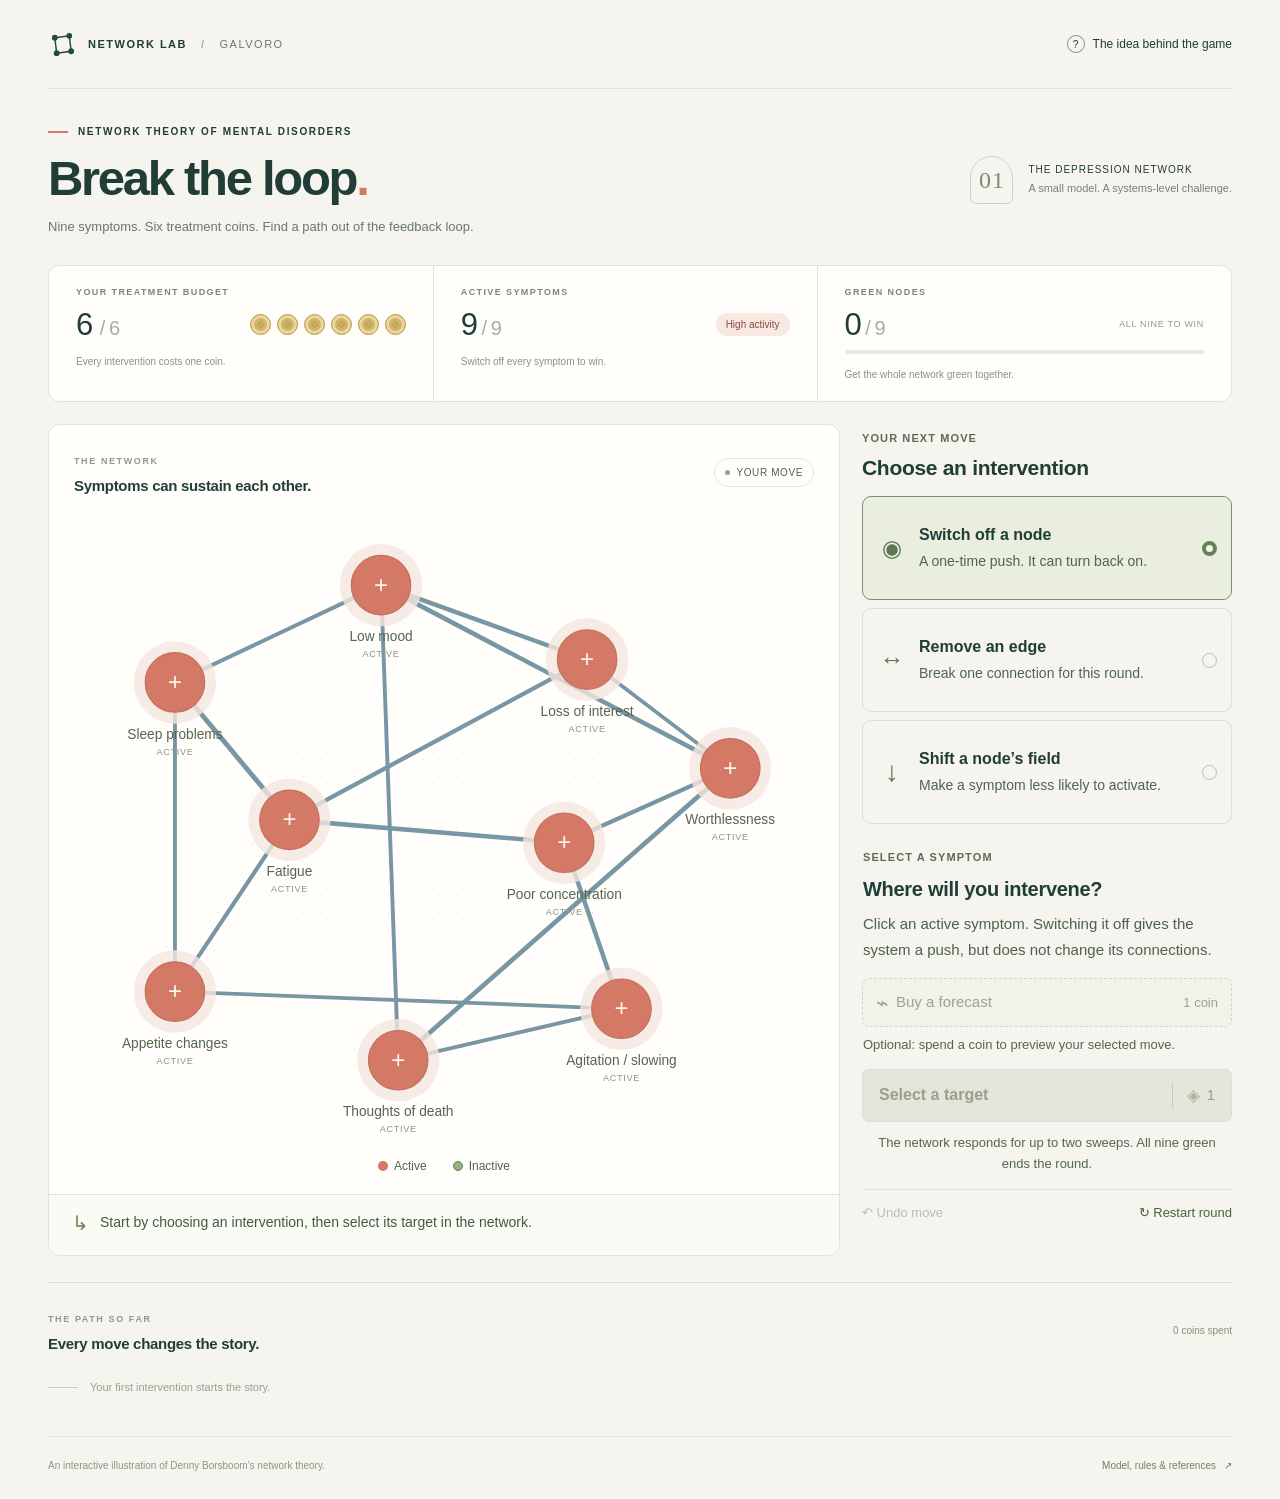
==== index.html @ 4a1f62f2 "Publish Break the Loop network intervention game" ====
<!doctype html>
<html lang="en">
<head>
  <meta charset="utf-8">
  <meta name="viewport" content="width=device-width, initial-scale=1">
  <meta name="theme-color" content="#f5f4ee">
  <meta name="description" content="A small strategy game about symptom feedback, depression networks, and three ways to intervene.">
  <title>Break the Loop · A network theory game</title>
  <link rel="icon" href="[data-uri]" type="image/svg+xml">
  <style>
:root{--paper:#f5f4ee;--white:#fffefa;--ink:#203d36;--muted:#76807a;--line:#e1e3d9;--green:#214b3d;--mint:#d8e5c8;--mint-ink:#4b6650;--coral:#d47966;--coral-ink:#8c4a3d;--sand:#ece9de;--font:ui-sans-serif,-apple-system,BlinkMacSystemFont,"Segoe UI",sans-serif}
*{box-sizing:border-box}body{margin:0;background:var(--paper);color:var(--ink);font-family:var(--font);font-size:14px;line-height:1.5}button,a{-webkit-tap-highlight-color:transparent}button{font:inherit;cursor:pointer}button:disabled{cursor:default}button:focus-visible,a:focus-visible,summary:focus-visible,[tabindex]:focus-visible{outline:3px solid #ba942f;outline-offset:5px}button{touch-action:manipulation}a{color:inherit}.app-shell{max-width:1336px;margin:0 auto;padding:0 48px}.topbar{height:89px;display:flex;align-items:center;justify-content:space-between;border-bottom:1px solid var(--line);gap:20px}.wordmark{display:flex;gap:11px;align-items:center;text-decoration:none;font-size:11px;letter-spacing:1.5px;font-weight:750}.wordmark svg{width:29px;height:29px;fill:var(--green)}.wordmark svg path{fill:none;stroke:var(--green);stroke-width:1.5}.wordmark-divider{margin:0 14px;color:#a1aaa2}.wordmark-light{font-weight:450;color:#6a7770}.text-button{border:0;background:none;color:var(--ink);padding:4px 0;font-size:12px;display:inline-flex;align-items:center;justify-content:center;gap:8px}.text-button:hover{color:#548060}.text-button:disabled{opacity:.35}.question-icon{border:1px solid #86928a;display:inline-grid;place-items:center;border-radius:50%;width:18px;height:18px;font-size:10px}.intro{display:flex;justify-content:space-between;align-items:center;gap:24px;padding:35px 0 29px}.eyebrow,.section-kicker,.metric-label{font-size:10px;letter-spacing:1.65px;font-weight:650}.eyebrow{display:flex;align-items:center;gap:10px}.tiny-line{display:inline-block;width:20px;height:2px;background:var(--coral)}h1{font-size:clamp(36px,4vw,49px);letter-spacing:-2.3px;line-height:1.16;font-weight:550;margin:11px 0 10px}h1>span{color:var(--coral)}.intro p{color:#69766f;margin:0;font-size:13px}.round-label{display:flex;gap:15px;align-items:center;font-size:10px;letter-spacing:1px;line-height:1.8}.round-label small{display:block;letter-spacing:0;color:var(--muted);font-size:11px}.round-marker{width:43px;height:48px;border:1px solid #ccd3c5;border-radius:24px 24px 7px 7px;display:grid;place-items:center;font-family:Georgia,serif;font-size:24px;color:#7a8b6e}.metrics{display:grid;grid-template-columns:1fr 1fr 1.08fr;background:var(--white);border:1px solid var(--line);border-radius:11px;margin-bottom:22px;overflow:hidden}.metric{padding:20px 27px 17px;position:relative}.metric+.metric{border-left:1px solid var(--line)}.metric-label{display:flex;gap:6px;align-items:center;color:#7c857b;font-size:9px;letter-spacing:1.4px}.metric-main{display:flex;align-items:center;justify-content:space-between;gap:12px;min-height:50px}.metric-main>span:first-child{font-size:31px;letter-spacing:-1px;font-weight:500}.metric-muted{color:#a8aea4;font-size:20px;font-weight:350}.metric-foot{font-size:10px;color:#8a9187}.coins{display:flex;gap:6px}.coin{width:21px;height:21px;border-radius:50%;background:#d0b465;border:1px solid #b69c57;position:relative;box-shadow:inset 0 0 0 3px #ead89f;transition:opacity .3s,transform .3s}.coin:after{content:"";position:absolute;inset:7px;border:1px solid #b69c57;transform:rotate(45deg)}.coin.spent{opacity:.18;box-shadow:none;transform:scale(.87)}.state-tag{font-size:10px;color:var(--coral-ink);background:#f7e8e1;border-radius:20px;padding:4px 10px;white-space:nowrap}.state-tag.low{color:var(--mint-ink);background:#e6edda}.percent{font-size:19px;padding-left:2px}.target-label{font-size:9px;color:#929a8d;letter-spacing:.7px}.outlook-track{height:4px;position:relative;background:#e7e8df;border-radius:4px;margin:0 0 9px}.outlook-track>#outlook-fill{display:block;height:100%;width:10%;border-radius:4px;background:#88a278;transition:width .45s}.target-tick{position:absolute;left:80%;height:10px;width:1px;background:#536e51;top:-3px}.info-button{background:none;border:1px solid #afb6aa;border-radius:50%;font-size:8px;line-height:12px;width:14px;height:14px;padding:0;color:#89947e;font-family:Georgia,serif}.play-layout{display:grid;grid-template-columns:minmax(0,1fr) 318px;gap:22px;align-items:start}.network-card{background:var(--white);border:1px solid var(--line);border-radius:12px;overflow:hidden}.panel-heading{padding:24px 25px 5px;display:flex;align-items:center;justify-content:space-between;gap:10px}.section-kicker{color:#90988c;font-size:9px;letter-spacing:1.6px}.panel-heading h2,.history-header h2{font-size:15px;letter-spacing:-.3px;font-weight:550;line-height:1.4;margin:5px 0 0}.live-badge{border:1px solid var(--line);border-radius:20px;padding:4px 9px;font-size:8px;letter-spacing:.6px;display:flex;align-items:center;gap:6px;white-space:nowrap;color:#82907d}.live-badge>span:first-child{width:5px;height:5px;background:#94a281;border-radius:50%}.network-stage{position:relative;margin:4px 0 0;background-image:radial-gradient(#dde1d4 .6px,transparent .6px);background-size:17px 17px;background-position:8px 8px}.network-stage:before{content:"";position:absolute;inset:0;pointer-events:none;background:radial-gradient(ellipse at center,transparent 35%,var(--white) 83%)}#network{display:block;width:100%;height:auto;position:relative;overflow:visible;min-height:260px}.graph-key{display:flex;justify-content:center;gap:22px;padding:0 16px 19px;font-size:9px;position:relative;color:#8d9589}.graph-key>span{display:flex;align-items:center;gap:6px}.key-dot{display:inline-block;width:8px;height:8px;border-radius:50%}.active-dot{background:var(--coral)}.inactive-dot{background:var(--mint);border:1px solid #9db08e}.key-line{display:inline-block;width:18px;height:3px;background:#c7c9b6;border-radius:2px}.edge-visible{stroke:#c8c6b4;stroke-linecap:round;transition:stroke .2s,opacity .2s;pointer-events:none}.edge-active{stroke:#b6aa96}.edge-hit{stroke:transparent;stroke-width:20;cursor:pointer;fill:none}.edge-hit:focus-visible{outline:none;stroke:#b8c7a5;stroke-opacity:.5}.edge-visible.edge-selected{stroke:var(--green);stroke-width:6!important}.edge-visible.edge-hover{stroke:#708867}.edge-visible.edge-removed{stroke-dasharray:4 8;stroke-width:1.2!important;stroke:#d0d5c7;opacity:.65}.network-node{cursor:pointer}.node-ring{fill:none;stroke:transparent;stroke-width:1.5;transition:stroke .2s}.network-node:hover .node-ring,.network-node:focus-visible .node-ring{stroke:#b0bda4}.network-node:focus-visible{outline:none}.network-node.selected .node-ring{stroke:var(--green);stroke-width:2;stroke-dasharray:3 4}.node-halo{fill:#f5e7e0;opacity:.8;transition:fill .35s}.node-body{fill:var(--coral);stroke:#c36f5e;stroke-width:1;transition:fill .35s,stroke .35s}.node-symbol{font-size:21px;fill:#fff6ed;font-weight:300;text-anchor:middle;dominant-baseline:central;pointer-events:none}.network-node.inactive .node-body{fill:#d8e4c9;stroke:#9eaf8b}.network-node.inactive .node-halo{fill:#edf1e5}.network-node.inactive .node-symbol{fill:#66835b}.node-label{font-family:var(--font);font-size:12px;font-weight:500;fill:#55654e;text-anchor:middle;pointer-events:none}.node-mini{fill:#8b9682;font-family:var(--font);font-size:8px;text-anchor:middle;letter-spacing:.6px;pointer-events:none}.field-marker{fill:var(--green);stroke:var(--white);stroke-width:2}.field-marker-text{font-size:9px;fill:var(--white);text-anchor:middle;dominant-baseline:central;pointer-events:none}.turn-message{border-top:1px solid var(--line);display:flex;gap:11px;align-items:flex-start;padding:16px 23px;min-height:61px;font-size:11px;line-height:1.6;background:#fafbf4;color:#7b8773}.message-icon{font-size:20px;line-height:1.2;color:#6d825c}.treatment-panel{padding:0 0 3px}.treatment-title{padding:3px 0 14px}.treatment-title h2{font-size:17px}.intervention-list{display:grid;gap:8px}.intervention{width:100%;display:flex;align-items:center;gap:12px;text-align:left;border:1px solid #dce0d2;border-radius:9px;padding:14px 12px;background:transparent;color:var(--ink);min-height:76px;transition:border-color .2s,background .2s}.intervention:hover{background:#eeeee3;border-color:#b3bfa5}.intervention.selected{background:#e9eedf;border-color:#7c9270}.intervention-icon{font-size:23px;font-weight:300;width:32px;flex-shrink:0;text-align:center;color:#839474}.edge-icon{font-size:25px}.field-icon{font-size:28px}.intervention-copy{display:flex;flex-direction:column;gap:4px}.intervention-copy>strong{font-size:12px;font-weight:600}.intervention-copy>span{font-size:10px;color:#839078;line-height:1.5}.choice-indicator{margin-left:auto;width:13px;height:13px;border:1px solid #b9c1ad;border-radius:50%;flex-shrink:0}.selected .choice-indicator{border:4px solid #638354;background:#f4f5eb}.target-box{padding:18px 1px 10px;min-height:151px}.target-box h3{font-size:15px;line-height:1.4;font-weight:550;letter-spacing:-.3px;margin:5px 0 6px}.target-box p{font-size:11px;color:#849079;line-height:1.7;margin:0}.target-detail{font-size:10px;color:#6c805e;border-top:1px dashed #d4dbcb;margin-top:9px;padding-top:7px}.primary-button{width:100%;background:var(--green);border:1px solid var(--green);border-radius:7px;color:#f5f5e9;padding:13px 16px;display:flex;justify-content:space-between;align-items:center;font-size:12px;font-weight:550;min-height:46px}.primary-button:hover:not(:disabled){background:#326047}.primary-button:disabled{background:#e3e6d9;color:#99a08f;border-color:#dbe0d2}.button-cost{border-left:1px solid #638068;padding-left:14px;font-size:12px;display:flex;align-items:center;gap:7px;font-weight:400}.button-cost>span{font-size:17px;color:#d4c987}.primary-button:disabled .button-cost{border-color:#c5ccbc}.primary-button:disabled .button-cost>span{color:#adb595}.timing-note{font-size:10px;text-align:center;color:#939c87;line-height:1.6;margin:10px 5px}.round-actions{display:flex;justify-content:space-between;gap:9px;padding-top:9px;border-top:1px solid var(--line);margin-top:14px}.round-actions .text-button{font-size:10px;color:#7d8b70}.history-panel{margin-top:26px;border-top:1px solid #dce0d1;padding:24px 0 10px}.history-header{display:flex;justify-content:space-between;gap:15px;align-items:center}.history-header h2{font-size:15px}.history-count{color:#859179;font-size:10px}.history-list{margin-top:17px}.history-empty{font-size:11px;color:#97a18c;display:flex;gap:12px;align-items:center;padding:8px 0 10px}.history-empty-line{width:30px;height:1px;background:#c6cfb8}.history-row{display:grid;grid-template-columns:25px 1fr auto auto;gap:14px;align-items:center;font-size:11px;line-height:1.5;padding:12px 0;border-top:1px solid #e1e5d8}.history-row:first-child{border:0}.history-number{font-size:10px;color:#8b967c;border:1px solid #d2d9c4;width:23px;height:23px;display:grid;place-items:center;border-radius:50%}.history-description strong{font-weight:550}.history-description small{display:block;font-size:10px;color:#8b967d;margin-top:2px}.history-activity{color:#819071;font-size:10px;white-space:nowrap}.history-outlook{font-variant-numeric:tabular-nums;font-size:13px;color:#5c7650;text-align:right;min-width:38px}.result{margin-top:17px;padding:16px;border:1px solid #b8c9a5;background:#e6edda;border-radius:8px;font-size:12px;line-height:1.6}.result h3{font-family:Georgia,serif;font-size:25px;line-height:1.2;font-weight:400;margin:0 0 9px}.result p{margin:0 0 12px;color:#6d805d;font-size:11px}.result .text-button{font-size:11px;text-decoration:underline;text-underline-offset:3px}.result.exhausted{background:#eeeade;border-color:#d9d3bf}.result.exhausted h3{font-size:22px}.result.exhausted p{color:#8a826d}footer{display:flex;justify-content:space-between;gap:16px;border-top:1px solid var(--line);margin-top:20px;padding:21px 0 26px;color:#8b9680;font-size:10px}footer p{margin:0}footer .text-button{font-size:10px;color:#6f825e;padding:0;white-space:nowrap}dialog{background:var(--white);border:1px solid #cfd7c4;border-radius:15px;padding:0;width:min(850px,calc(100% - 32px));max-height:88dvh;color:var(--ink);box-shadow:0 25px 100px #203d3630}dialog::backdrop{background:#152a2466;backdrop-filter:blur(4px)}.dialog-content{padding:30px 35px}.dialog-top{display:flex;justify-content:space-between;align-items:center;gap:12px}.close-button{border:1px solid #d1d9c6;width:31px;height:31px;border-radius:50%;background:none;color:#76896b;font-size:22px;font-weight:300;line-height:1}.dialog-content>h2{font-size:34px;line-height:1.15;letter-spacing:-1.3px;font-weight:500;margin:19px 0 15px}.dialog-lead{font-size:14px;line-height:1.8;color:#76816c}.learning-grid{display:grid;grid-template-columns:repeat(3,1fr);gap:23px;border-top:1px solid var(--line);border-bottom:1px solid var(--line);padding:24px 0;margin:24px 0}.lesson-number{font-family:Georgia,serif;font-size:25px;color:#91a179}.learning-grid h3,.rules-section h3,.references h3{font-size:14px;font-weight:550;margin:7px 0 10px}.learning-grid p,.rules-section p,.model-details p,.references p{font-size:12px;line-height:1.8;color:#79826e}.learning-grid p{margin:0}.rules-section p{margin:10px 0}.dialog-content details{border-top:1px solid var(--line);border-bottom:1px solid var(--line);padding:16px 0;margin:21px 0}.dialog-content summary{font-size:12px;cursor:pointer;font-weight:550}.formula{font-size:13px;font-family:ui-monospace,monospace;padding:12px;background:#eef1e5;border-radius:6px;overflow-wrap:anywhere}.references p{font-size:10px;margin:6px 0}.references{margin-bottom:25px}.dialog-content .primary-button{max-width:230px;margin-left:auto}.busy .live-badge>span:first-child{animation:pulse 1s ease-in-out infinite}.busy .network-stage{pointer-events:none}.busy .intervention-list{pointer-events:none;opacity:.7}.network-node.changed .node-halo{animation:ripple .65s ease-out}.network-node.intervened .node-ring{stroke:#345d46;stroke-width:3}.edge-mode .network-node{cursor:default}.edge-mode .network-node:hover .node-ring{stroke:transparent}.edge-mode .edge-visible:not(.edge-removed){stroke:#a6b193}.edge-mode .edge-visible.edge-selected{stroke:#345d46}@keyframes pulse{50%{opacity:.25}}@keyframes ripple{0%{transform:scale(.7);opacity:1}100%{transform:scale(1.5);opacity:0}}@media(prefers-reduced-motion:reduce){*,*:before,*:after{animation:none!important;transition:none!important;scroll-behavior:auto!important}}
.outlook-track>#recovery-fill{display:block;height:100%;width:0;border-radius:4px;background:#88a278;transition:width .45s}.forecast-area{margin-bottom:13px}.forecast-button{display:flex;align-items:center;justify-content:space-between;width:100%;padding:10px 12px;border:1px dashed #aebc9d;border-radius:7px;background:#f0f1e6;color:#637b52;font-size:11px}.forecast-button:hover:not(:disabled){background:#e5ecd9}.forecast-button:disabled{opacity:.5}.forecast-button>span:first-child{display:flex;align-items:center;gap:7px}.forecast-button>span:first-child>span{font-size:21px;line-height:1}.forecast-button>span:last-child{font-size:10px}.forecast-note{font-size:9px;color:#919c83;line-height:1.6;margin:6px 1px 0}.forecast-result{padding:12px;background:#edf1e3;border:1px solid #cfdcc0;border-radius:8px;margin-top:9px}.forecast-result .forecast-title{font-size:10px;font-weight:600;color:#70845e;margin:0 0 8px}.forecast-comparison{display:grid;grid-template-columns:1fr 1fr;gap:10px}.forecast-comparison div+div{border-left:1px solid #d3ddc4;padding-left:12px}.forecast-comparison strong{display:block;font-size:25px;font-weight:450;letter-spacing:-.8px}.forecast-comparison span{font-size:9px;color:#849272}.forecast-result p{font-size:9px;color:#81906e;line-height:1.6;margin:8px 0 0}.history-row{grid-template-columns:25px 1fr auto}.history-forecast{background:#e8eddc;padding:3px 7px;border-radius:4px;color:#72845e;font-size:10px;white-space:nowrap}
@media(min-width:1400px){.app-shell{max-width:1396px}.play-layout{grid-template-columns:minmax(0,1fr) 338px}h1{font-size:52px}.intro{padding-top:42px}.network-stage{max-height:600px}#network{max-height:554px}.intervention{padding:16px 14px;min-height:84px}.target-box{min-height:166px}}
@media(max-width:1050px){.app-shell{padding:0 26px}.play-layout{grid-template-columns:minmax(0,1fr) 280px;gap:17px}.round-label{display:none}.metric{padding:17px 20px}.coins{gap:4px}.coin{width:17px;height:17px}.coin:after{inset:5px}.metric-main>span:first-child{font-size:28px}.metric-muted{font-size:18px}.state-tag{font-size:9px;padding:4px 7px}.panel-heading{padding:20px 18px 5px}.panel-heading h2{font-size:13px}.live-badge{font-size:7px}.treatment-title{padding:3px 0 14px}.treatment-title h2{font-size:16px}.intervention{padding:12px 9px;gap:8px}.intervention-icon{width:25px}.intervention-copy>strong{font-size:11px}.intervention-copy>span{font-size:9px}.target-box{min-height:149px}.graph-key{gap:15px;font-size:8px}.node-label{font-size:12px}}
@media(max-width:760px){.app-shell{padding:0 20px}.topbar{height:70px}.wordmark-light,.wordmark-divider{display:none}.topbar .learn-trigger{font-size:0;gap:0}.topbar .question-icon{font-size:11px;width:24px;height:24px}.intro{padding:27px 0 22px}.intro .eyebrow{font-size:8px;letter-spacing:1.25px}.intro p{font-size:12px;max-width:330px;line-height:1.7}h1{font-size:42px;letter-spacing:-2px;margin:10px 0}.metrics{margin-bottom:16px;grid-template-columns:1fr 1fr}.metric{padding:15px 17px}.metric-label{font-size:8px;letter-spacing:1px}.metric-main{min-height:44px}.metric-main>span:first-child{font-size:27px}.metric-muted{font-size:17px}.coins{gap:3px}.coin{width:14px;height:14px}.coin:after{inset:4px}.metric-foot{font-size:9px}.outlook-metric{grid-column:1/-1;border-top:1px solid var(--line);border-left:0!important;display:grid;grid-template-columns:auto 1fr;gap:0 24px;padding-top:11px;padding-bottom:11px}.outlook-metric .metric-label{grid-column:1}.outlook-metric .metric-main{grid-column:2;grid-row:1/3;min-height:38px;justify-content:flex-end}.outlook-metric .metric-main>span:first-child{font-size:28px}.outlook-metric .metric-foot{grid-column:1;grid-row:2;align-self:end;font-size:8px}.outlook-track{grid-column:1/-1;grid-row:3;margin:10px 0 2px}.target-label{font-size:8px}.play-layout{display:flex;flex-direction:column;gap:22px}.network-card,.treatment-panel{width:100%}.panel-heading{padding:19px 18px 3px}.panel-heading h2{font-size:14px}.live-badge{font-size:7px}.network-stage{margin-top:7px}#network{min-height:0}.graph-key{gap:18px;padding-bottom:17px;font-size:8px}.turn-message{padding:13px 17px;font-size:10px;min-height:55px}.treatment-title{padding:0 0 13px}.treatment-title h2{font-size:17px}.intervention-list{grid-template-columns:repeat(3,minmax(0,1fr));gap:7px}.intervention{display:flex;flex-direction:column;align-items:flex-start;padding:12px 10px;gap:6px;min-height:119px;position:relative}.intervention-icon{font-size:22px;text-align:left;height:27px}.field-icon{font-size:27px}.choice-indicator{position:absolute;top:16px;right:11px;width:11px;height:11px}.selected .choice-indicator{border-width:3px}.intervention-copy>strong{font-size:10px;line-height:1.5}.intervention-copy>span{font-size:9px;line-height:1.6}.target-box{min-height:0;padding:17px 1px}.target-box h3{font-size:16px}.target-box p{font-size:11px}.target-detail{font-size:10px}.primary-button{padding:14px 16px;font-size:13px}.round-actions .text-button{font-size:11px}.timing-note{font-size:10px}.history-panel{margin-top:22px;padding-top:21px}.history-row{gap:9px;grid-template-columns:23px 1fr auto;font-size:10px}.history-activity{display:none}.history-description small{font-size:9px}.history-outlook{font-size:12px}.history-header h2{font-size:14px}footer{flex-direction:column;align-items:flex-start;gap:8px;font-size:9px;padding:17px 0 23px}.dialog-content{padding:22px}.dialog-content>h2{font-size:30px}.dialog-lead{font-size:12px}.learning-grid{grid-template-columns:1fr;gap:18px;padding:20px 0}.learning-grid section{position:relative;padding-left:38px}.lesson-number{position:absolute;left:0;top:0;font-size:24px}.learning-grid h3{margin-top:3px}.learning-grid p{font-size:11px}.rules-section p,.model-details p{font-size:11px}.formula{font-size:11px}.dialog-content .primary-button{max-width:none}}
.metric-main>span:first-child{white-space:nowrap;flex-shrink:0}
@media(max-width:760px){.budget .metric-main{flex-direction:column;align-items:flex-start;gap:6px;padding:6px 0 8px}.outlook-metric{display:block;padding:14px 17px 12px}.outlook-metric .metric-main{position:absolute;right:17px;top:7px;min-height:32px;gap:0}.outlook-metric .metric-main>span:first-child{line-height:1}.outlook-metric .target-label{display:none}.outlook-metric .metric-foot{display:block;padding-top:0;font-size:8px}.outlook-metric .outlook-track{margin:23px 0 8px}.node-label{font-size:20px}.node-mini{font-size:11px}.node-body{r:31px}.node-symbol{font-size:25px}}
@media(max-width:380px){.app-shell{padding:0 13px}.metric{padding:13px 12px}.coin{width:12px;height:12px}.coins{gap:2px}.coin:after{inset:3px}.metric-label{font-size:7px}.metric-foot{font-size:8px}.metric-main{gap:5px}.state-tag{font-size:8px;padding:3px 5px}.outlook-metric .metric-main{right:12px;gap:0}.intro .eyebrow{font-size:7px}.intervention-copy>strong{font-size:9px}.intervention-copy>span{font-size:8px}.intervention{padding:10px 8px}.graph-key{gap:11px}.panel-heading h2{font-size:12px}.wordmark{font-size:10px}}

/* Muted blue connections and a clearer inactive state. */
:root { --mint: #92b283; --mint-ink: #345c35; }
.edge-visible { stroke: #8ea9b4; }
.edge-visible.edge-active { stroke: #7896a3; }
.edge-visible.edge-hover { stroke: #4e7487; }
.edge-visible.edge-selected { stroke: #4e7487; }
.edge-visible.edge-removed { stroke: #b1c6cf; }
.edge-mode .edge-visible:not(.edge-removed) { stroke: #7f9eac; }
.edge-mode .edge-visible.edge-selected { stroke: #456d81; }
.network-node.inactive .node-body { fill: #92b283; stroke: #618454; }
.network-node.inactive .node-halo { fill: #e0ebd8; }
.network-node.inactive .node-symbol { fill: #244c31; }
.inactive-dot { background: #92b283; border-color: #618454; }
.graph-key { color: #52644e; font-size: 12px; gap: 26px; }
.key-dot { width: 10px; height: 10px; }

/* Show the player's action before showing the network's response. */
.action-wave {
  fill: none;
  stroke: #608b58;
  stroke-width: 3;
  transform-box: fill-box;
  transform-origin: center;
  animation: intervention-wave 1.15s ease-out infinite;
  pointer-events: none;
}
.node-intervention .node-body { animation: switch-off .6s ease-out; }
.node-intervention .node-ring,
.field-intervention .node-ring { stroke: #456d43; stroke-width: 2.5; stroke-dasharray: none; }
.field-intervention .action-wave { stroke: #5b8492; }
.reactivated .action-wave { stroke: #bb6a56; animation-iteration-count: 1; }
.action-callout { pointer-events: none; }
.action-callout rect { fill: #315e3e; stroke: var(--white); stroke-width: 2; }
.action-callout text {
  font: 600 12px var(--font);
  fill: #fffefa;
  text-anchor: middle;
  dominant-baseline: central;
  letter-spacing: .3px;
}
.reactivation-callout rect { fill: #a65d4b; }
.edge-removal {
  stroke: #587e91;
  stroke-linecap: round;
  stroke-dasharray: 12 7;
  pointer-events: none;
  animation: remove-connection 1.5s ease-out both;
}
.edge-cut circle { fill: #f6f8f6; stroke: #678c9d; stroke-width: 2; }
.edge-cut text {
  fill: #476f81;
  font-size: 27px;
  text-anchor: middle;
  dominant-baseline: central;
}
.edge-cut { pointer-events: none; animation: mark-connection .4s ease-out both; }
.turn-message { color: #405b42; font-size: 14px; line-height: 1.65; }
.message-title { display: block; font-weight: 650; color: #2e5036; margin-bottom: 3px; }
.message-detail { display: block; }
.live-badge { font-size: 10px; color: #4c674d; padding: 6px 10px; }
@keyframes intervention-wave {
  from { transform: scale(.92); opacity: .9; }
  to { transform: scale(1.5); opacity: 0; }
}
@keyframes switch-off {
  0% { transform: scale(1); }
  40% { transform: scale(.8); }
  75% { transform: scale(1.12); }
  100% { transform: scale(1); }
}
@keyframes remove-connection { from { stroke-dashoffset: 0; opacity: 1; } to { stroke-dashoffset: 45; opacity: 0; } }
@keyframes mark-connection { from { opacity: 0; } to { opacity: 1; } }

/* A readable treatment panel at ordinary desktop zoom. */
.play-layout { grid-template-columns: minmax(0, 1fr) 370px; }
.treatment-panel .section-kicker { font-size: 11px; color: #596c55; letter-spacing: 1.1px; }
.treatment-title h2 { font-size: 21px; }
.intervention { padding: 17px 14px; min-height: 104px; gap: 12px; }
.intervention-copy { gap: 5px; }
.intervention-copy > strong { font-size: 16px; line-height: 1.35; }
.intervention-copy > span { font-size: 14px; line-height: 1.55; color: #4f6450; }
.intervention-icon { color: #5c7852; width: 30px; }
.choice-indicator { width: 15px; height: 15px; }
.target-box { min-height: 0; padding: 22px 1px 16px; }
.target-box h3 { font-size: 20px; margin: 8px 0; }
.target-box p { font-size: 15px; line-height: 1.7; color: #4b624c; }
.target-detail { font-size: 13px; color: #456141; padding-top: 10px; }
.forecast-button { font-size: 15px; padding: 12px 13px; color: #385b38; }
.forecast-button > span:last-child { font-size: 13px; }
.forecast-note { font-size: 13px; line-height: 1.6; color: #53674e; margin-top: 8px; }
.forecast-result .forecast-title { font-size: 12px; color: #3c5b36; }
.forecast-comparison strong { font-size: 31px; }
.forecast-comparison span { font-size: 13px; color: #4a6243; }
.forecast-result p { font-size: 13px; line-height: 1.65; color: #4b6244; }
.primary-button { font-size: 16px; min-height: 51px; }
.button-cost { font-size: 15px; }
.timing-note { font-size: 13px; color: #53674d; line-height: 1.65; }
.round-actions .text-button { font-size: 13px; color: #48623e; }
.result p, .result .text-button { font-size: 14px; }
.result.exhausted p { color: #665b42; }
.dialog-lead { font-size: 16px; color: #4b604b; }
.learning-grid h3, .rules-section h3, .references h3 { font-size: 17px; }
.learning-grid p, .rules-section p, .model-details p { font-size: 15px; line-height: 1.8; color: #4c604a; }
.references p { font-size: 13px; color: #53664c; }
.dialog-content summary { font-size: 15px; }

@media (max-width: 1050px) and (min-width: 761px) {
  .play-layout { grid-template-columns: minmax(0, 1fr) 320px; }
  .intervention { padding: 14px 11px; gap: 9px; }
  .intervention-copy > strong { font-size: 15px; }
  .intervention-copy > span { font-size: 14px; }
  .panel-heading { flex-wrap: wrap; }
}
@media (max-width: 760px) {
  .intervention-list { grid-template-columns: 1fr; gap: 9px; }
  .intervention { flex-direction: row; align-items: center; min-height: 92px; padding: 15px 14px; }
  .intervention-copy { padding-right: 16px; }
  .intervention-copy > strong { font-size: 16px; }
  .intervention-copy > span { font-size: 14px; }
  .intervention-icon { height: auto; text-align: center; }
  .choice-indicator { position: static; width: 15px; height: 15px; }
  .selected .choice-indicator { border-width: 4px; }
  .target-box { padding-top: 20px; }
  .graph-key { font-size: 12px; }
  .turn-message { font-size: 13px; }
  .live-badge { font-size: 9px; }
  .panel-heading { flex-wrap: wrap; gap: 10px; }
  .action-callout text { font-size: 15px; }
  .action-callout rect { x: -89px; width: 178px; }
  .dialog-content .eyebrow { font-size: 10px; }
}

/* The prize arrives only when every node is green. */
.network-card { position: relative; scroll-margin-top: 16px; }
.network-card.won > .panel-heading { display: none; }
.victory-award {
  display: flex;
  align-items: center;
  gap: 19px;
  margin: 19px 23px 7px;
  padding: 18px 21px;
  border: 1px solid #b7cba2;
  border-radius: 11px;
  background: #edf2e3;
  position: relative;
  animation: award-arrive .8s cubic-bezier(.2, .8, .2, 1) both;
}
.victory-award[hidden] { display: none; }
.award-emblem {
  flex-shrink: 0;
  width: 86px;
  height: 86px;
  padding: 7px;
  border: 2px solid #c5a357;
  border-radius: 50%;
  background: linear-gradient(145deg, #fbf0c4, #ead28b);
  box-shadow: 0 0 0 5px #e3d9ac80, 0 5px 12px #52653415;
  position: relative;
  overflow: hidden;
  animation: trophy-arrive 1.15s cubic-bezier(.2, .8, .2, 1) both;
}
.award-emblem::after {
  content: '';
  position: absolute;
  inset: -30%;
  background: linear-gradient(115deg, transparent 38%, #ffffff9c 49%, transparent 60%);
  animation: trophy-shine 1.8s .5s ease-out both;
  pointer-events: none;
}
.award-emblem svg { width: 100%; height: 100%; display: block; }
.trophy-handles, .trophy-stem { fill: none; stroke: #97732e; stroke-width: 4; stroke-linecap: round; stroke-linejoin: round; }
.trophy-cup { fill: #ba933d; stroke: #97732e; stroke-width: 2; }
.trophy-star { fill: #fbefbc; }
.award-copy .section-kicker { color: #5b713c; font-size: 11px; letter-spacing: 1.4px; }
.award-copy h2 { margin: 4px 0; color: #294e35; font-size: 28px; font-weight: 550; letter-spacing: -.9px; line-height: 1.2; }
.award-copy p { font-size: 15px; color: #496140; margin: 5px 0; }
.award-score { display: block; color: #6f693c; font-size: 13px; }
.victory-confetti { position: absolute; inset: 0; overflow: hidden; pointer-events: none; z-index: 3; border-radius: inherit; }
.prize-confetti {
  position: absolute;
  left: 50%;
  top: 32%;
  width: 8px;
  height: 13px;
  border-radius: 2px;
  opacity: 0;
  animation: prize-burst 2.7s cubic-bezier(.15, .6, .45, 1) both;
}
.round-confetti { width: 9px; height: 9px; border-radius: 50%; }
.won .node-ring { stroke: #6e955c; stroke-dasharray: none; animation: winning-network 1.8s ease-out both; }
@keyframes award-arrive { from { opacity: 0; transform: translateY(14px); } to { opacity: 1; transform: translateY(0); } }
@keyframes trophy-arrive {
  0% { opacity: 0; transform: scale(.55) rotate(-18deg); }
  60% { opacity: 1; transform: scale(1.12) rotate(5deg); }
  100% { opacity: 1; transform: scale(1) rotate(0); }
}
@keyframes trophy-shine { from { transform: translateX(-100%); } to { transform: translateX(100%); } }
@keyframes prize-burst {
  0% { transform: translate(0, 0) rotate(0); opacity: 0; }
  12% { opacity: 1; }
  48% { transform: translate(var(--burst-x), var(--burst-y)) rotate(var(--spin)); opacity: 1; }
  100% { transform: translate(var(--fall-x), var(--fall-y)) rotate(var(--spin)); opacity: 0; }
}
@keyframes winning-network { 0% { stroke-width: 5; stroke-opacity: 1; } 100% { stroke-width: 1.5; stroke-opacity: .45; } }
@media (max-width: 760px) {
  .victory-award { margin: 16px 15px 8px; padding: 16px 14px; gap: 14px; }
  .award-emblem { width: 65px; height: 65px; padding: 4px; }
  .award-copy h2 { font-size: 24px; }
  .award-copy .section-kicker { font-size: 9px; }
  .award-copy p { font-size: 13px; }
  .award-score { font-size: 12px; }
}

</style>
</head>
<body>
  <div class="app-shell">
    <header class="topbar">
      <a class="wordmark" href="#page-title" aria-label="Break the Loop home"><svg viewBox="0 0 30 30" aria-hidden="true"><path d="M7 8 22 6 24 22 9 24Z"/><circle cx="7" cy="8" r="3"/><circle cx="22" cy="6" r="3"/><circle cx="24" cy="22" r="3"/><circle cx="9" cy="24" r="3"/></svg><span>NETWORK LAB<span class="wordmark-divider">/</span><span class="wordmark-light">GALVORO</span></span></a>
      <button class="text-button learn-trigger" type="button"><span class="question-icon" aria-hidden="true">?</span> The idea behind the game</button>
    </header>

    <main>
      <section class="intro" aria-labelledby="page-title">
        <div><div class="eyebrow"><span class="tiny-line"></span> NETWORK THEORY OF MENTAL DISORDERS</div><h1 id="page-title">Break the loop<span>.</span></h1><p>Nine symptoms. Six treatment coins. Find a path out of the feedback loop.</p></div>
        <div class="round-label"><span class="round-marker">01</span><span>THE DEPRESSION NETWORK<small>A small model. A systems-level challenge.</small></span></div>
      </section>

      <section class="metrics" aria-label="Round status">
        <div class="metric budget"><span class="metric-label">YOUR TREATMENT BUDGET</span><div class="metric-main"><span id="coin-count">6 <span class="metric-muted">/ 6</span></span><div id="coins" class="coins" aria-label="6 coins remaining"></div></div><span class="metric-foot">Every intervention costs one coin.</span></div>
        <div class="metric"><span class="metric-label">ACTIVE SYMPTOMS</span><div class="metric-main"><span id="active-count">9<span class="metric-muted"> / 9</span></span><span id="state-tag" class="state-tag">High activity</span></div><span class="metric-foot">Switch off every symptom to win.</span></div>
        <div class="metric outlook-metric"><span class="metric-label">GREEN NODES</span><div class="metric-main"><span id="recovery-count">0<span class="metric-muted"> / 9</span></span><span class="target-label">ALL NINE TO WIN</span></div><div class="outlook-track" role="progressbar" aria-label="Inactive green nodes" aria-valuemin="0" aria-valuemax="9" aria-valuenow="0"><span id="recovery-fill"></span></div><span class="metric-foot">Get the whole network green together.</span></div>
      </section>

      <div class="play-layout">
        <section class="network-card" aria-labelledby="network-heading">
          <div class="panel-heading"><div><span class="section-kicker">THE NETWORK</span><h2 id="network-heading">Symptoms can sustain each other.</h2></div><div class="live-badge"><span></span><span id="network-badge">YOUR MOVE</span></div></div>
          <div id="victory-award" class="victory-award" role="status" hidden>
            <div class="award-emblem" aria-hidden="true"><svg viewBox="0 0 80 80"><path class="trophy-handles" d="M24 23H15v9c0 11 8 15 17 15M56 23h9v9c0 11-8 15-17 15"/><path class="trophy-cup" d="M23 17h34v17c0 15-8 23-17 23S23 49 23 34Z"/><path class="trophy-stem" d="M40 56v10M27 67h26"/><path class="trophy-star" d="m40 25 3.5 7 7.7 1.1-5.6 5.5 1.3 7.6-6.9-3.6-6.9 3.6 1.3-7.6-5.6-5.5 7.7-1.1Z"/></svg></div>
            <div class="award-copy"><span class="section-kicker">LOOP BREAKER AWARD</span><h2>You broke the loop.</h2><p>All nine nodes are green.</p><span id="award-score" class="award-score"></span></div>
          </div>
          <div id="victory-confetti" class="victory-confetti" aria-hidden="true"></div>
          <div class="network-stage"><svg id="network" viewBox="60 25 690 570" role="group" aria-label="Interactive depression symptom network"></svg><div class="graph-key"><span><i class="key-dot active-dot"></i>Active</span><span><i class="key-dot inactive-dot"></i>Inactive</span></div></div>
          <div id="turn-message" class="turn-message" role="status" aria-live="polite"><span class="message-icon" aria-hidden="true">↳</span><span>Start by choosing an intervention, then select its target in the network.</span></div>
        </section>

        <aside class="treatment-panel" aria-labelledby="treatment-heading">
          <div class="panel-heading treatment-title"><div><span class="section-kicker">YOUR NEXT MOVE</span><h2 id="treatment-heading">Choose an intervention</h2></div></div>
          <div class="intervention-list" role="group" aria-label="Intervention type">
            <button class="intervention selected" type="button" data-type="node" aria-pressed="true"><span class="intervention-icon node-icon" aria-hidden="true">◉</span><span class="intervention-copy"><strong>Switch off a node</strong><span>A one-time push. It can turn back on.</span></span><span class="choice-indicator" aria-hidden="true"></span></button>
            <button class="intervention" type="button" data-type="edge" aria-pressed="false"><span class="intervention-icon edge-icon" aria-hidden="true">↔</span><span class="intervention-copy"><strong>Remove an edge</strong><span>Break one connection for this round.</span></span><span class="choice-indicator" aria-hidden="true"></span></button>
            <button class="intervention" type="button" data-type="field" aria-pressed="false"><span class="intervention-icon field-icon" aria-hidden="true">↓</span><span class="intervention-copy"><strong>Shift a node’s field</strong><span>Make a symptom less likely to activate.</span></span><span class="choice-indicator" aria-hidden="true"></span></button>
          </div>
          <div class="target-box" id="target-box"><span class="section-kicker" id="target-kicker">SELECT A SYMPTOM</span><h3 id="target-name">Where will you intervene?</h3><p id="target-description">Click a coral node in the network. Switching it off gives the system a push, but does not change its connections.</p><div id="target-detail" class="target-detail" hidden></div></div>
          <div class="forecast-area"><button id="buy-forecast" class="forecast-button" type="button" disabled><span><span aria-hidden="true">⌁</span> Buy a forecast</span><span>1 coin</span></button><p id="forecast-note" class="forecast-note">Optional: spend a coin to preview your selected move.</p><div id="forecast-result" class="forecast-result" hidden aria-live="polite"></div></div>
          <button id="apply" class="primary-button" type="button" disabled><span id="apply-label">Select a target</span><span class="button-cost"><span aria-hidden="true">◈</span> 1</span></button>
          <p class="timing-note">The network responds for up to two sweeps. All nine green ends the round.</p>
          <div class="round-actions"><button id="undo" class="text-button" type="button" disabled>↶ Undo move</button><button id="restart" class="text-button" type="button">↻ Restart round</button></div>
          <div id="result" class="result" role="status" hidden></div>
        </aside>
      </div>

      <section class="history-panel" aria-labelledby="history-heading"><div class="history-header"><div><span class="section-kicker">THE PATH SO FAR</span><h2 id="history-heading">Every move changes the story.</h2></div><span id="move-count" class="history-count">0 moves</span></div><div id="history" class="history-list"><div class="history-empty"><span class="history-empty-line"></span>Your first intervention starts the story.</div></div></section>

      <footer><p>An interactive illustration of Denny Borsboom’s network theory.</p><button class="text-button learn-trigger" type="button">Model, rules &amp; references <span aria-hidden="true">↗</span></button></footer>
    </main>
  </div>

  <dialog id="learn-dialog" aria-labelledby="learn-title"><div class="dialog-content"><div class="dialog-top"><span class="eyebrow">A SHORT FIELD GUIDE</span><button class="close-button" id="close-learn" type="button" aria-label="Close the learning guide">×</button></div><h2 id="learn-title">When symptoms form a system.</h2><p class="dialog-lead">A symptom can be both a consequence and a cause. Sleep problems can contribute to fatigue; fatigue can feed other difficulties. Strong feedback can keep a network active after its original trigger has gone.</p>
    <div class="learning-grid"><section><span class="lesson-number">01</span><h3>Change a state</h3><p>A node intervention sets one symptom to <strong>inactive once</strong>. Its field and connections stay the same. If its neighbours keep supplying activation, it can switch back on—even during the next sweep.</p></section><section><span class="lesson-number">02</span><h3>Change a connection</h3><p>An edge intervention sets one interaction weight to zero for the rest of the round. It removes that direct influence in both directions. Other paths through the network remain.</p></section><section><span class="lesson-number">03</span><h3>Change a disposition</h3><p>A field intervention lowers one node’s activation parameter by 1.5 for the rest of the round. It makes activation less likely, without forcing the symptom off. You can apply it more than once to a node.</p></section></div>
    <section class="rules-section"><h3>What counts as a win?</h3><p>Use at most six coins to get <strong>all nine nodes green at the same time</strong>. The game checks immediately after your intervention and after each response sweep. When all nine are inactive, the round ends and you earn the <strong>Loop Breaker award</strong>. One or two active symptoms still means there is work to do.</p><p>A sweep is nine random node-update opportunities; a node may be chosen more than once. Each treatment is followed by up to two sweeps, stopping as soon as the whole network is green. The green-node counter shows your current progress.</p><p><strong>A forecast is an optional tip that costs one coin.</strong> Select an intervention and its target, then buy a preview. It compares the exact chance of all nine nodes being green after six sweeps with and without that intervention. This is a fixed-horizon projection of the model, not the probability of winning at any earlier checkpoint. Buying a forecast does not apply treatment or advance the network. The forecast stays available for that selection until the next treatment; a changed network needs a new forecast. Forecasts count toward your six-coin budget and final score.</p><p>Symptoms are binary and their updates are stochastic: a good forecast is not a promise. Restart reuses the same random sequence, so you can compare strategies; undo also restores the random sequence and refunds the undone action. Forecast probabilities are calculated exactly, not estimated from repeated simulations.</p><p>The all-green goal is a game rule, not a clinical diagnostic or recovery criterion. The nine nodes group the nine depression symptom criteria; the weights and fields are illustrative, not fitted patient data or the original Cramer network.</p></section>
    <details><summary>The model, in a little more detail</summary><div class="model-details"><p>We use a 0/1-coded Ising model. For the selected node <em>i</em>, the probability of being active on its next update is:</p><div class="formula">pᵢ = 1 / [1 + exp(−(τᵢ + Σⱼ wᵢⱼ xⱼ))]</div><p>Lowering τᵢ reduces activation, matching the NIRA activation-parameter convention. Each update chooses one node uniformly at random. This single-site Gibbs rule has stationary probability:</p><div class="formula">P(x) ∝ exp(Σᵢ τᵢ xᵢ + Σᵢ&lt;ⱼ wᵢⱼ xᵢ xⱼ)</div><p>With nine binary nodes there are 512 states. We propagate probability across all states for 54 updates to calculate the six-sweep outlook exactly. A node intervention moves the current state only; an edge or field intervention changes the transition probabilities.</p><p>This is inspired by Cramer et al.’s dynamic framework, using asynchronous updates consistent with the joint Ising distribution rather than reproducing their synchronous update rule. The supplied Epskamp chapter uses −1/+1 coding in Equation 8; our parameters are defined directly in 0/1 coding and are not copied across conventions.</p></div></details>
    <section class="references"><h3>Ideas behind the game</h3><p>Borsboom (2017). <em>A network theory of mental disorders.</em> World Psychiatry, 16, 5–13. DOI: 10.1002/wps.20375.</p><p>Cramer et al. (2016). <em>Major Depression as a Complex Dynamic System.</em> PLOS ONE, 11, e0167490. DOI: 10.1371/journal.pone.0167490.</p><p>Epskamp, Maris, Waldorp &amp; Borsboom. <em>Network Psychometrics.</em> Supplied chapter, arXiv:1609.02818v2.</p><p>Lunansky et al. <em>Intervening on psychopathology networks: Evaluating intervention targets through simulations.</em> Methods. Supplied NIRA paper.</p></section>
    <button id="back-to-game" class="primary-button" type="button">Back to the network <span aria-hidden="true">↗</span></button>
  </div></dialog>
<script>
(function (root) {
  'use strict';

  const N = 9;
  const SIZE = 1 << N;
  const symptoms = [
    { id: 'mood', name: 'Depressed mood', short: 'Low mood', x: 350, y: 95 },
    { id: 'interest', name: 'Loss of interest or pleasure', short: 'Loss of interest', x: 530, y: 160 },
    { id: 'sleep', name: 'Sleep disturbance', short: 'Sleep problems', x: 170, y: 180 },
    { id: 'fatigue', name: 'Fatigue or loss of energy', short: 'Fatigue', x: 270, y: 300 },
    { id: 'concentration', name: 'Difficulty concentrating or deciding', short: 'Poor concentration', x: 510, y: 320 },
    { id: 'worthlessness', name: 'Worthlessness or excessive guilt', short: 'Worthlessness', x: 655, y: 255 },
    { id: 'psychomotor', name: 'Psychomotor agitation or slowing', short: 'Agitation / slowing', x: 560, y: 465 },
    { id: 'appetite', name: 'Appetite or weight change', short: 'Appetite changes', x: 170, y: 450 },
    { id: 'death', name: 'Recurrent thoughts of death', short: 'Thoughts of death', x: 365, y: 510 }
  ];
  // Illustrative weights, not an empirical fit or a reproduction of the 14-node study.
  const baseEdges = [
    [0, 1, 1.9], [0, 2, 1.6], [0, 5, 2.0], [0, 8, 1.5],
    [1, 3, 1.8], [1, 5, 1.4], [2, 3, 2.2], [2, 7, 1.5],
    [3, 4, 2.0], [3, 7, 1.6], [4, 5, 1.7], [4, 6, 1.9],
    [5, 8, 2.1], [6, 8, 1.5], [6, 7, 1.4]
  ];
  const population = new Uint8Array(SIZE);
  for (let s = 1; s < SIZE; s++) population[s] = population[s >> 1] + (s & 1);
  const logistic = x => x >= 0 ? 1 / (1 + Math.exp(-x)) : Math.exp(x) / (1 + Math.exp(x));
  const isOn = (state, node) => Boolean(state & (1 << node));
  const activeCount = state => population[state];

  function createModel() {
    const edges = baseEdges.map(([a, b, weight]) => ({ a, b, weight, removed: false }));
    const thresholds = Array(N).fill(-0.18);
    edges.forEach(({ a, b, weight }) => { thresholds[a] -= weight / 2; thresholds[b] -= weight / 2; });
    return { edges, thresholds, fieldDoses: Array(N).fill(0) };
  }

  function probabilityOn(model, state, node) {
    let input = model.thresholds[node];
    for (const e of model.edges) {
      if (e.removed) continue;
      if (e.a === node && isOn(state, e.b)) input += e.weight;
      else if (e.b === node && isOn(state, e.a)) input += e.weight;
    }
    return logistic(input);
  }

  // Random-scan, single-site Gibbs dynamics. This has the joint Ising law
  // exp(sum tau_i*x_i + sum w_ij*x_i*x_j)/Z as its stationary distribution.
  function transitionKernel(model) {
    const kernel = new Float64Array(SIZE * N);
    for (let s = 0; s < SIZE; s++) for (let i = 0; i < N; i++) {
      const p = probabilityOn(model, s, i);
      kernel[s * N + i] = (isOn(s, i) ? 1 - p : p) / N;
    }
    return kernel;
  }

  function advanceDistribution(distribution, kernel, updates) {
    let current = Float64Array.from(distribution);
    for (let t = 0; t < updates; t++) {
      const next = new Float64Array(SIZE);
      for (let s = 0; s < SIZE; s++) {
        const mass = current[s];
        if (!mass) continue;
        let stay = 1;
        for (let i = 0; i < N; i++) {
          const flip = kernel[s * N + i];
          next[s ^ (1 << i)] += mass * flip;
          stay -= flip;
        }
        next[s] += mass * stay;
      }
      current = next;
    }
    return current;
  }

  function summarize(distribution) {
    let healthyProbability = 0;
    let expectedActive = 0;
    const marginals = Array(N).fill(0);
    for (let s = 0; s < SIZE; s++) {
      const p = distribution[s];
      if (s === 0) healthyProbability += p;
      expectedActive += p * population[s];
      for (let i = 0; i < N; i++) if (isOn(s, i)) marginals[i] += p;
    }
    return { healthyProbability, expectedActive, marginals };
  }

  function forecast(model, state, sweeps = 6, kernel = transitionKernel(model)) {
    const distribution = new Float64Array(SIZE);
    distribution[state] = 1;
    return summarize(advanceDistribution(distribution, kernel, sweeps * N));
  }

  function equilibrium(model) {
    const logWeights = new Float64Array(SIZE);
    for (let s = 0; s < SIZE; s++) {
      let weight = 0;
      for (let i = 0; i < N; i++) if (isOn(s, i)) weight += model.thresholds[i];
      for (const e of model.edges) if (!e.removed && isOn(s, e.a) && isOn(s, e.b)) weight += e.weight;
      logWeights[s] = weight;
    }
    const max = Math.max(...logWeights);
    const probabilities = Float64Array.from(logWeights, x => Math.exp(x - max));
    const z = probabilities.reduce((sum, p) => sum + p, 0);
    return Float64Array.from(probabilities, p => p / z);
  }

  function randomGenerator(seed = 271828) {
    let value = seed >>> 0;
    return () => {
      value += 0x6D2B79F5;
      let t = value;
      t = Math.imul(t ^ (t >>> 15), t | 1);
      t ^= t + Math.imul(t ^ (t >>> 7), t | 61);
      return ((t ^ (t >>> 14)) >>> 0) / 4294967296;
    };
  }

  function sampleSweep(model, state, random) {
    let next = state;
    for (let t = 0; t < N; t++) {
      const node = Math.floor(random() * N);
      if (random() < probabilityOn(model, next, node)) next |= 1 << node;
      else next &= ~(1 << node);
    }
    return next;
  }

  function intervene(model, state, type, target) {
    if (type === 'node') return state & ~(1 << target);
    if (type === 'edge') model.edges[target].removed = true;
    if (type === 'field') { model.thresholds[target] -= 1.5; model.fieldDoses[target]++; }
    return state;
  }

  const api = { N, SIZE, symptoms, baseEdges, logistic, isOn, activeCount, createModel,
    probabilityOn, transitionKernel, advanceDistribution, summarize, forecast,
    equilibrium, randomGenerator, sampleSweep, intervene };
  if (typeof module !== 'undefined' && module.exports) module.exports = api;
  else root.LoopModel = api;
})(typeof globalThis !== 'undefined' ? globalThis : this);

</script>
<script>
(function () {
  'use strict';
  const M = window.LoopModel;
  const $ = id => document.getElementById(id);
  const svgNS = 'http://www.w3.org/2000/svg';
  const budget = 6;
  const seed = 271828;
  const reducedMotion = window.matchMedia('(prefers-reduced-motion: reduce)').matches;
  const sleep = milliseconds => new Promise(resolve => setTimeout(resolve, reducedMotion ? 450 : milliseconds));
  const percent = p => `${Math.round(p * 100)}%`;
  const initialMessages = {
    node: 'Click an active symptom. Switching it off gives the system a push, but does not change its connections.',
    edge: 'Click a connection between two symptoms. Removing it breaks this direct influence in both directions for the rest of the round.',
    field: 'Click any symptom. Lowering its activation parameter makes it less likely to turn on for the rest of the round.'
  };

  let model, state, random, history, purchased, treatmentVersion;
  let type = 'node';
  let target = null;
  let phase = 'playing';
  let turnAnimation = null;
  let celebrationPlayed = false;
  let celebrationTimer = null;

  function element(tag, className, text) {
    const el = document.createElement(tag);
    if (className) el.className = className;
    if (text !== undefined) el.textContent = text;
    return el;
  }
  function svgElement(tag, attributes) {
    const el = document.createElementNS(svgNS, tag);
    for (const [key, value] of Object.entries(attributes)) el.setAttribute(key, value);
    return el;
  }
  function activateWithKeyboard(el, callback) {
    el.addEventListener('click', callback);
    el.addEventListener('keydown', event => {
      if (event.key === 'Enter' || event.key === ' ') { event.preventDefault(); callback(); }
    });
  }
  function setMessage(text, title = '') {
    const message = $('turn-message').lastElementChild;
    message.replaceChildren();
    if (title) message.append(element('strong', 'message-title', title));
    message.append(element('span', 'message-detail', text));
  }
  function targetName(actionType, actionTarget) {
    if (actionType === 'edge') {
      const e = model.edges[actionTarget];
      return `${M.symptoms[e.a].short} ↔ ${M.symptoms[e.b].short}`;
    }
    return M.symptoms[actionTarget].short;
  }
  function cacheKey() { return `${treatmentVersion}:${type}:${target}`; }
  function validTarget() {
    if (target === null) return false;
    if (type === 'node') return M.isOn(state, target);
    if (type === 'edge') return !model.edges[target].removed;
    return true;
  }
  function isWon() { return state === 0; }

  function drawNetwork(previousState = state, interventionTarget = null) {
    const svg = $('network');
    svg.replaceChildren();
    svg.dataset.state = state;
    svg.classList.toggle('edge-mode', type === 'edge');
    const edgesGroup = svgElement('g', { 'aria-label': 'Symptom connections' });
    model.edges.forEach((edge, index) => {
      const a = M.symptoms[edge.a], b = M.symptoms[edge.b];
      const coords = { x1: a.x, y1: a.y, x2: b.x, y2: b.y };
      const active = M.isOn(state, edge.a) && M.isOn(state, edge.b);
      const line = svgElement('line', { ...coords,
        class: `edge-visible${active ? ' edge-active' : ''}${edge.removed ? ' edge-removed' : ''}${type === 'edge' && target === index ? ' edge-selected' : ''}`,
        'stroke-width': 1.6 + edge.weight * 1.2 });
      edgesGroup.append(line);
      if (turnAnimation?.stage === 'applied' && turnAnimation.type === 'edge' && turnAnimation.target === index) {
        const removal = svgElement('line', { ...coords, class: 'edge-removal', 'stroke-width': 5 });
        edgesGroup.append(removal);
        const cut = svgElement('g', { transform: `translate(${(a.x + b.x) / 2},${(a.y + b.y) / 2})`, class: 'edge-cut', 'aria-hidden': 'true' });
        cut.append(svgElement('circle', { r: 18 }));
        const symbol = svgElement('text', { x: 0, y: 1 });
        symbol.textContent = '×';
        cut.append(symbol);
        edgesGroup.append(cut);
      }
      if (!edge.removed && type === 'edge') {
        const hit = svgElement('line', { ...coords, class: 'edge-hit', tabindex: '0', role: 'button',
          'aria-label': `Remove connection: ${a.short} and ${b.short}`, 'aria-pressed': target === index,
          'data-edge': index });
        activateWithKeyboard(hit, () => selectTarget(index));
        hit.addEventListener('pointerenter', () => line.classList.add('edge-hover'));
        hit.addEventListener('pointerleave', () => line.classList.remove('edge-hover'));
        edgesGroup.append(hit);
      }
    });
    svg.append(edgesGroup);
    const nodesGroup = svgElement('g', { 'aria-label': 'Nine depression symptoms' });
    M.symptoms.forEach((symptom, index) => {
      const on = M.isOn(state, index);
      const changed = on !== M.isOn(previousState, index);
      const affected = turnAnimation && turnAnimation.type !== 'edge' && turnAnimation.target === index;
      const applied = affected && turnAnimation.stage === 'applied';
      const reactivated = affected && turnAnimation.type === 'node' && !applied && on;
      const node = svgElement('g', { transform: `translate(${symptom.x},${symptom.y})`,
        class: `network-node${on ? '' : ' inactive'}${type !== 'edge' && target === index ? ' selected' : ''}${changed ? ' changed' : ''}${interventionTarget === index ? ' intervened' : ''}${applied ? (turnAnimation.type === 'node' ? ' node-intervention' : ' field-intervention') : ''}${reactivated ? ' reactivated' : ''}`,
        tabindex: type === 'edge' ? '-1' : '0', role: 'button', 'aria-label': `${symptom.name}: ${on ? 'active' : 'inactive'}${model.fieldDoses[index] ? `, ${model.fieldDoses[index]} field shifts` : ''}`,
        'aria-pressed': type !== 'edge' && target === index, 'data-node': index });
      const title = svgElement('title', {});
      title.textContent = `${symptom.name} · ${on ? 'Active' : 'Inactive'}`;
      node.append(title);
      node.append(svgElement('circle', { r: 36, class: 'node-halo' }));
      node.append(svgElement('circle', { r: 39, class: 'node-ring' }));
      if (applied || reactivated) node.append(svgElement('circle', { r: 44, class: 'action-wave' }));
      node.append(svgElement('circle', { r: 26, class: 'node-body' }));
      const symbol = svgElement('text', { x: 0, y: -1, class: 'node-symbol', 'aria-hidden': 'true' });
      symbol.textContent = on ? '+' : '−';
      node.append(symbol);
      const label = svgElement('text', { y: 49, class: 'node-label', 'aria-hidden': 'true' });
      label.textContent = symptom.short;
      node.append(label);
      const mini = svgElement('text', { y: 63, class: 'node-mini', 'aria-hidden': 'true' });
      mini.textContent = on ? 'ACTIVE' : 'INACTIVE';
      node.append(mini);
      if (model.fieldDoses[index]) {
        node.append(svgElement('circle', { cx: 24, cy: -20, r: 10, class: 'field-marker' }));
        const marker = svgElement('text', { x: 24, y: -20, class: 'field-marker-text', 'aria-hidden': 'true' });
        marker.textContent = `↓${model.fieldDoses[index]}`;
        node.append(marker);
      }
      if (affected && (applied || turnAnimation.type === 'node')) {
        const callout = svgElement('g', { class: `action-callout${reactivated ? ' reactivation-callout' : ''}`, 'aria-hidden': 'true' });
        callout.append(svgElement('rect', { x: -75, y: -69, width: 150, height: 25, rx: 12.5 }));
        const text = svgElement('text', { x: 0, y: -56 });
        text.textContent = applied ? (turnAnimation.type === 'node' ? '✓ SWITCHED OFF' : '↓ FIELD LOWERED') : reactivated ? '↻ REACTIVATED' : 'STILL INACTIVE';
        callout.append(text);
        node.append(callout);
      }
      activateWithKeyboard(node, () => { if (type !== 'edge') selectTarget(index); });
      nodesGroup.append(node);
    });
    svg.append(nodesGroup);
  }

  function renderStats() {
    const spent = history.length + (phase === 'busy' ? 1 : 0);
    const remaining = budget - spent;
    $('coin-count').replaceChildren(document.createTextNode(`${remaining} `), element('span', 'metric-muted', `/ ${budget}`));
    const coins = $('coins');
    coins.replaceChildren();
    coins.setAttribute('aria-label', `${remaining} coins remaining`);
    for (let i = 0; i < budget; i++) coins.append(element('span', `coin${i >= remaining ? ' spent' : ''}`));
    const count = M.activeCount(state);
    $('active-count').replaceChildren(document.createTextNode(String(count)), element('span', 'metric-muted', ' / 9'));
    $('state-tag').textContent = count === 0 ? 'All green' : count <= 2 ? 'Almost there' : count <= 5 ? 'Changing' : 'High activity';
    $('state-tag').classList.toggle('low', count <= 2);
    const green = M.N - count;
    $('recovery-count').replaceChildren(document.createTextNode(String(green)), element('span', 'metric-muted', ` / ${M.N}`));
    $('recovery-fill').style.width = `${green / M.N * 100}%`;
    document.querySelector('[role="progressbar"]').setAttribute('aria-valuenow', String(green));
    $('move-count').textContent = `${spent} ${spent === 1 ? 'coin' : 'coins'} spent`;
    $('network-badge').textContent = phase === 'busy' ? (turnAnimation?.stage === 'applied' ? 'MOVE APPLIED' : `RESPONSE · ${turnAnimation?.sweep || 1} / 2`) : phase === 'won' ? 'LOOP BROKEN' : phase === 'exhausted' ? 'ROUND COMPLETE' : 'YOUR MOVE';
    document.body.classList.toggle('busy', phase === 'busy');
    $('restart').disabled = phase === 'busy';
    $('undo').disabled = !history.length || phase === 'busy';
  }

  function renderForecast() {
    const area = $('forecast-result');
    const cached = validTarget() ? purchased.get(cacheKey()) : undefined;
    area.replaceChildren();
    area.hidden = !cached;
    if (!cached) return;
    area.append(element('p', 'forecast-title', 'YOUR PURCHASED FORECAST'));
    const comparison = element('div', 'forecast-comparison');
    for (const [label, probability] of [['Without this move', cached.baseline], ['With this move', cached.projected]]) {
      const column = element('div');
      column.append(element('strong', '', percent(probability)), element('span', '', label));
      comparison.append(column);
    }
    area.append(comparison, element('p', '', 'Chance of all nine nodes being green after six sweeps. A probability, not a promise. Treatment still costs its own coin.'));
  }

  function renderSelection() {
    document.querySelectorAll('[data-type]').forEach(button => {
      const selected = button.dataset.type === type;
      button.classList.toggle('selected', selected);
      button.setAttribute('aria-pressed', String(selected));
      button.disabled = phase === 'busy' || phase === 'won';
    });
    const hasTarget = target !== null;
    $('target-kicker').textContent = hasTarget ? (type === 'edge' ? 'SELECTED CONNECTION' : 'SELECTED SYMPTOM') : (type === 'edge' ? 'SELECT A CONNECTION' : 'SELECT A SYMPTOM');
    $('target-name').textContent = hasTarget ? targetName(type, target) : 'Where will you intervene?';
    let description = initialMessages[type];
    let detail = '';
    if (hasTarget) {
      if (type === 'node') {
        description = M.isOn(state, target) ? 'Switch this symptom off once. It will be free to reactivate when the network evolves.' : 'This symptom is already inactive. Choose an active symptom to switch off, or try a field intervention.';
        detail = 'One-time state change · 1 coin';
      } else if (type === 'edge') {
        description = 'Remove this connection in both directions. The two symptoms can still influence each other through other paths.';
        detail = 'Lasts for this round · 1 coin';
      } else {
        description = 'Lower this symptom’s activation parameter. Its tendency to switch on decreases, but its current state is not forced to change.';
        detail = `Lasts for this round · ${model.fieldDoses[target]} previous ${model.fieldDoses[target] === 1 ? 'shift' : 'shifts'} · 1 coin`;
      }
    }
    if (phase === 'busy' && turnAnimation) {
      $('target-kicker').textContent = turnAnimation.stage === 'applied' ? 'YOUR MOVE HAS BEEN APPLIED' : 'NOW THE NETWORK RESPONDS';
      if (turnAnimation.stage === 'applied') {
        description = type === 'node' ? 'This symptom is now off. Your move registered. Next, its neighbours will have a chance to reactivate it.' : type === 'edge' ? 'This connection has been removed. Next, watch how the network responds without this direct influence.' : 'The activation field has been lowered. The symptom is less likely to switch on; its current state is not forced to change.';
      } else description = type === 'node' && M.isOn(state, target) ? 'The symptom has reactivated after your move. It was successfully switched off; the network then turned it back on.' : `The intervention was applied. You are now watching the network’s response: sweep ${turnAnimation.sweep} of 2.`;
      detail = '1 coin spent · Treatment applied';
    }
    if (phase === 'won') {
      $('target-kicker').textContent = 'ROUND COMPLETE';
      $('target-name').textContent = 'All nine nodes are green';
      description = 'You earned the Loop Breaker award. The network has stopped. Replay to try a cheaper path, or undo to revisit your final move.';
      detail = `${history.length} ${history.length === 1 ? 'coin' : 'coins'} spent · ${budget - history.length} saved`;
    }
    $('target-description').textContent = description;
    $('target-detail').textContent = detail;
    $('target-detail').hidden = !detail;
    const enabled = validTarget() && phase === 'playing' && history.length < budget;
    $('apply').disabled = !enabled;
    $('apply-label').textContent = phase === 'busy' ? (turnAnimation?.stage === 'applied' ? '✓ Move applied' : 'Network responding…') : phase === 'won' ? 'Loop broken' : phase === 'exhausted' ? 'No coins left' : !validTarget() ? 'Select a target' : type === 'node' ? 'Switch symptom off' : type === 'edge' ? 'Remove connection' : 'Shift this field';
    const cached = purchased.has(cacheKey());
    $('buy-forecast').disabled = !enabled || cached;
    $('buy-forecast').firstElementChild.lastChild.textContent = cached ? ' Forecast purchased' : ' Buy a forecast';
    $('forecast-note').textContent = phase === 'won' ? 'Your network is all green. The round is complete.' : cached ? 'Paid once. You can review this tip until the next treatment.' : history.length === budget - 1 ? 'This uses your last coin, leaving none for treatment.' : 'Optional: spend a coin to preview your selected move.';
    renderForecast();
  }

  function renderHistory() {
    const list = $('history');
    list.replaceChildren();
    if (!history.length) {
      const empty = element('div', 'history-empty');
      empty.append(element('span', 'history-empty-line'), document.createTextNode('Your first intervention starts the story.'));
      list.append(empty);
      return;
    }
    history.forEach((entry, index) => {
      const row = element('div', 'history-row');
      row.append(element('span', 'history-number', String(index + 1)));
      const description = element('div', 'history-description');
      const actionLabel = entry.kind === 'forecast' ? 'Forecast purchased' : entry.type === 'node' ? 'Switched off' : entry.type === 'edge' ? 'Connection removed' : 'Field shifted';
      description.append(element('strong', '', `${actionLabel} · ${targetName(entry.type, entry.target)}`));
      if (entry.kind === 'forecast') {
        description.append(element('small', '', 'A paid tip. The network did not advance.'));
        row.append(description, element('span', 'history-forecast', `${percent(entry.forecast.projected)} predicted`));
      } else {
        const reactivated = entry.type === 'node' && M.isOn(entry.finalState, entry.target);
        description.append(element('small', '', `${entry.sweepCounts.length ? `Sweep checks: ${entry.sweepCounts.join(' → ')} active` : 'All green immediately after the intervention'}${reactivated ? ' · Target reactivated' : ''}`));
        row.append(description, element('span', 'history-activity', `${M.activeCount(entry.beforeState)} → ${M.activeCount(entry.finalState)} active`));
      }
      list.append(row);
    });
  }

  function renderResult() {
    const result = $('result');
    result.replaceChildren();
    result.hidden = phase !== 'won' && phase !== 'exhausted';
    result.classList.toggle('exhausted', phase === 'exhausted');
    if (result.hidden) return;
    if (phase === 'won') {
      const tips = history.filter(entry => entry.kind === 'forecast').length;
      result.append(element('h3', '', 'You broke the loop.'), element('p', '', `All nine nodes are green. You spent ${history.length} of ${budget} coins, including ${tips} ${tips === 1 ? 'forecast' : 'forecasts'}. Your Loop Breaker award is yours!`));
    } else result.append(element('h3', '', 'A new strategy?'), element('p', '', 'Your coins are spent and the recovery goal is not yet met. Undo a move or restart to try a different path.'));
    const again = element('button', 'text-button', 'Replay this network ↗');
    again.type = 'button';
    again.addEventListener('click', restart);
    result.append(again);
  }

  function renderCelebration() {
    const won = phase === 'won';
    const card = document.querySelector('.network-card');
    const particles = $('victory-confetti');
    $('victory-award').hidden = !won;
    card.classList.toggle('won', won);
    if (!won) {
      if (celebrationTimer !== null) clearTimeout(celebrationTimer);
      celebrationTimer = null;
      celebrationPlayed = false;
      particles.replaceChildren();
      return;
    }
    $('award-score').textContent = `${history.length} ${history.length === 1 ? 'coin' : 'coins'} spent · ${budget - history.length} saved`;
    if (celebrationPlayed) return;
    celebrationPlayed = true;
    if (!reducedMotion) {
      const colors = ['#92b283', '#7598a9', '#cba951', '#d9c37e', '#315e3e'];
      const width = Math.min(card.clientWidth * .45, 370);
      for (let i = 0; i < 36; i++) {
        const angle = i * 2.399963;
        const piece = element('span', 'prize-confetti');
        const burstX = Math.cos(angle) * width * (.5 + (i % 4) / 6);
        piece.style.setProperty('--burst-x', `${burstX}px`);
        piece.style.setProperty('--burst-y', `${-70 - Math.abs(Math.sin(angle)) * 170}px`);
        piece.style.setProperty('--fall-x', `${burstX * 1.25}px`);
        piece.style.setProperty('--fall-y', `${250 + (i % 5) * 55}px`);
        piece.style.setProperty('--spin', `${180 + i * 37}deg`);
        piece.style.backgroundColor = colors[i % colors.length];
        piece.style.animationDelay = `${(i % 6) * .035}s`;
        if (i % 3 === 0) piece.classList.add('round-confetti');
        particles.append(piece);
      }
      celebrationTimer = setTimeout(() => { particles.replaceChildren(); celebrationTimer = null; }, 3500);
    }
    const bounds = card.getBoundingClientRect();
    if (bounds.top < 16 || bounds.bottom > window.innerHeight - 16) {
      card.scrollIntoView({ block: 'start', behavior: reducedMotion ? 'instant' : 'smooth' });
    }
  }

  function render(previousState = state, interventionTarget = null) {
    drawNetwork(previousState, interventionTarget);
    renderStats(); renderSelection(); renderHistory(); renderResult(); renderCelebration();
  }

  function selectTarget(index) {
    if (phase === 'busy') return;
    target = index;
    drawNetwork(); renderSelection();
  }

  async function applyTreatment() {
    if (phase !== 'playing' || !validTarget() || history.length >= budget) return;
    const entry = { kind: 'treatment', type, target, beforeState: state, sweepCounts: [] };
    const label = targetName(type, target);
    phase = 'busy';
    const previousState = state;
    state = M.intervene(model, state, type, target);
    purchased.clear();
    treatmentVersion++;
    turnAnimation = { type, target, stage: 'applied' };
    setMessage(type === 'node' ? 'The symptom is off. The network is paused briefly so you can see the effect of your move.' : type === 'edge' ? 'This direct connection is now removed. The network will respond next.' : 'Its activation field is now lower. The network will respond next.', type === 'node' ? `✓ ${label} switched off · 1 coin spent` : type === 'edge' ? '✓ Connection removed · 1 coin spent' : `✓ ${label}: field lowered · 1 coin spent`);
    render(previousState, type === 'node' ? target : null);
    const visibleTarget = $('network').querySelector(type === 'edge' ? '.edge-cut' : `[data-node="${target}"]`);
    if (visibleTarget) {
      const bounds = visibleTarget.getBoundingClientRect();
      if (bounds.top < 24 || bounds.bottom > window.innerHeight - 24) {
        visibleTarget.scrollIntoView({ block: 'center', behavior: reducedMotion ? 'instant' : 'smooth' });
      }
    }
    await sleep(1600);
    for (let sweep = 0; sweep < 2 && !isWon(); sweep++) {
      const before = state;
      state = M.sampleSweep(model, state, random);
      const active = M.activeCount(state);
      entry.sweepCounts.push(active);
      turnAnimation = { type, target, stage: 'response', sweep: sweep + 1 };
      const cameBack = type === 'node' && M.isOn(state, target);
      setMessage(cameBack ? 'Your switch-off worked. The symptom then reactivated under the influence of the network.' : `${active} symptoms are active. Your intervention has been applied; this is the network’s response.`, cameBack ? `↻ ${label} reactivated · response ${sweep + 1} of 2` : `Network responds · sweep ${sweep + 1} of 2`);
      drawNetwork(before); renderStats(); renderSelection();
      await sleep(950);
    }
    entry.finalState = state;
    history.push(entry);
    turnAnimation = null;
    phase = isWon() ? 'won' : history.length >= budget ? 'exhausted' : 'playing';
    const reactivated = entry.type === 'node' && M.isOn(state, entry.target);
    setMessage(phase === 'won' ? 'All nine nodes are green together. You earned the Loop Breaker award!' : `${entry.sweepCounts.join(' → ')} active symptoms across the two sweep checks.${reactivated ? ' The switch-off registered; the feedback loop then turned the symptom back on.' : ' Choose your next move.'}`, phase === 'won' ? 'You broke the loop.' : reactivated ? `Move applied → ${label} reactivated` : 'Move applied · network response complete');
    render();
  }

  function buyForecast() {
    if (phase !== 'playing' || !validTarget() || history.length >= budget || purchased.has(cacheKey())) return;
    const baseline = M.forecast(model, state).healthyProbability;
    const alteredModel = { edges: model.edges.map(e => ({ ...e })), thresholds: [...model.thresholds], fieldDoses: [...model.fieldDoses] };
    const alteredState = M.intervene(alteredModel, state, type, target);
    const projected = M.forecast(alteredModel, alteredState).healthyProbability;
    const forecast = { baseline, projected };
    purchased.set(cacheKey(), forecast);
    history.push({ kind: 'forecast', type, target, forecast });
    if (history.length >= budget) phase = 'exhausted';
    setMessage(`Forecast purchased for one coin. ${targetName(type, target)}: ${percent(projected)} chance of all nine nodes being green after six sweeps if you apply this intervention. The network has not advanced.`);
    renderStats(); renderSelection(); renderHistory(); renderResult();
  }

  function resetModel() {
    model = M.createModel(); state = M.SIZE - 1; random = M.randomGenerator(seed);
    history = []; purchased = new Map(); treatmentVersion = 0; phase = 'playing'; turnAnimation = null;
  }

  function restart() {
    if (phase === 'busy') return;
    resetModel(); target = null; type = 'node';
    setMessage('A fresh start, with the same network and random sequence. Choose your first intervention.');
    render();
  }

  function undo() {
    if (phase === 'busy' || !history.length) return;
    const retained = history.slice(0, -1);
    resetModel();
    for (const entry of retained) {
      if (entry.kind === 'forecast') {
        purchased.set(`${treatmentVersion}:${entry.type}:${entry.target}`, entry.forecast);
      } else {
        state = M.intervene(model, state, entry.type, entry.target);
        for (let i = 0; i < entry.sweepCounts.length; i++) {
          state = M.sampleSweep(model, state, random);
        }
        treatmentVersion++; purchased.clear();
      }
      history.push(entry);
    }
    target = null;
    setMessage('Last action undone and its coin refunded. The network and random sequence are restored.');
    render();
  }

  document.querySelectorAll('[data-type]').forEach(button => button.addEventListener('click', () => {
    if (phase === 'busy') return;
    type = button.dataset.type; target = null;
    drawNetwork(); renderSelection();
  }));
  $('apply').addEventListener('click', applyTreatment);
  $('buy-forecast').addEventListener('click', buyForecast);
  $('restart').addEventListener('click', restart);
  $('undo').addEventListener('click', undo);
  const dialog = $('learn-dialog');
  document.querySelectorAll('.learn-trigger').forEach(button => button.addEventListener('click', () => dialog.showModal()));
  $('close-learn').addEventListener('click', () => dialog.close());
  $('back-to-game').addEventListener('click', () => dialog.close());
  dialog.addEventListener('click', event => { if (event.target === dialog) dialog.close(); });
  resetModel(); render();
})();

</script>
</body>
</html>
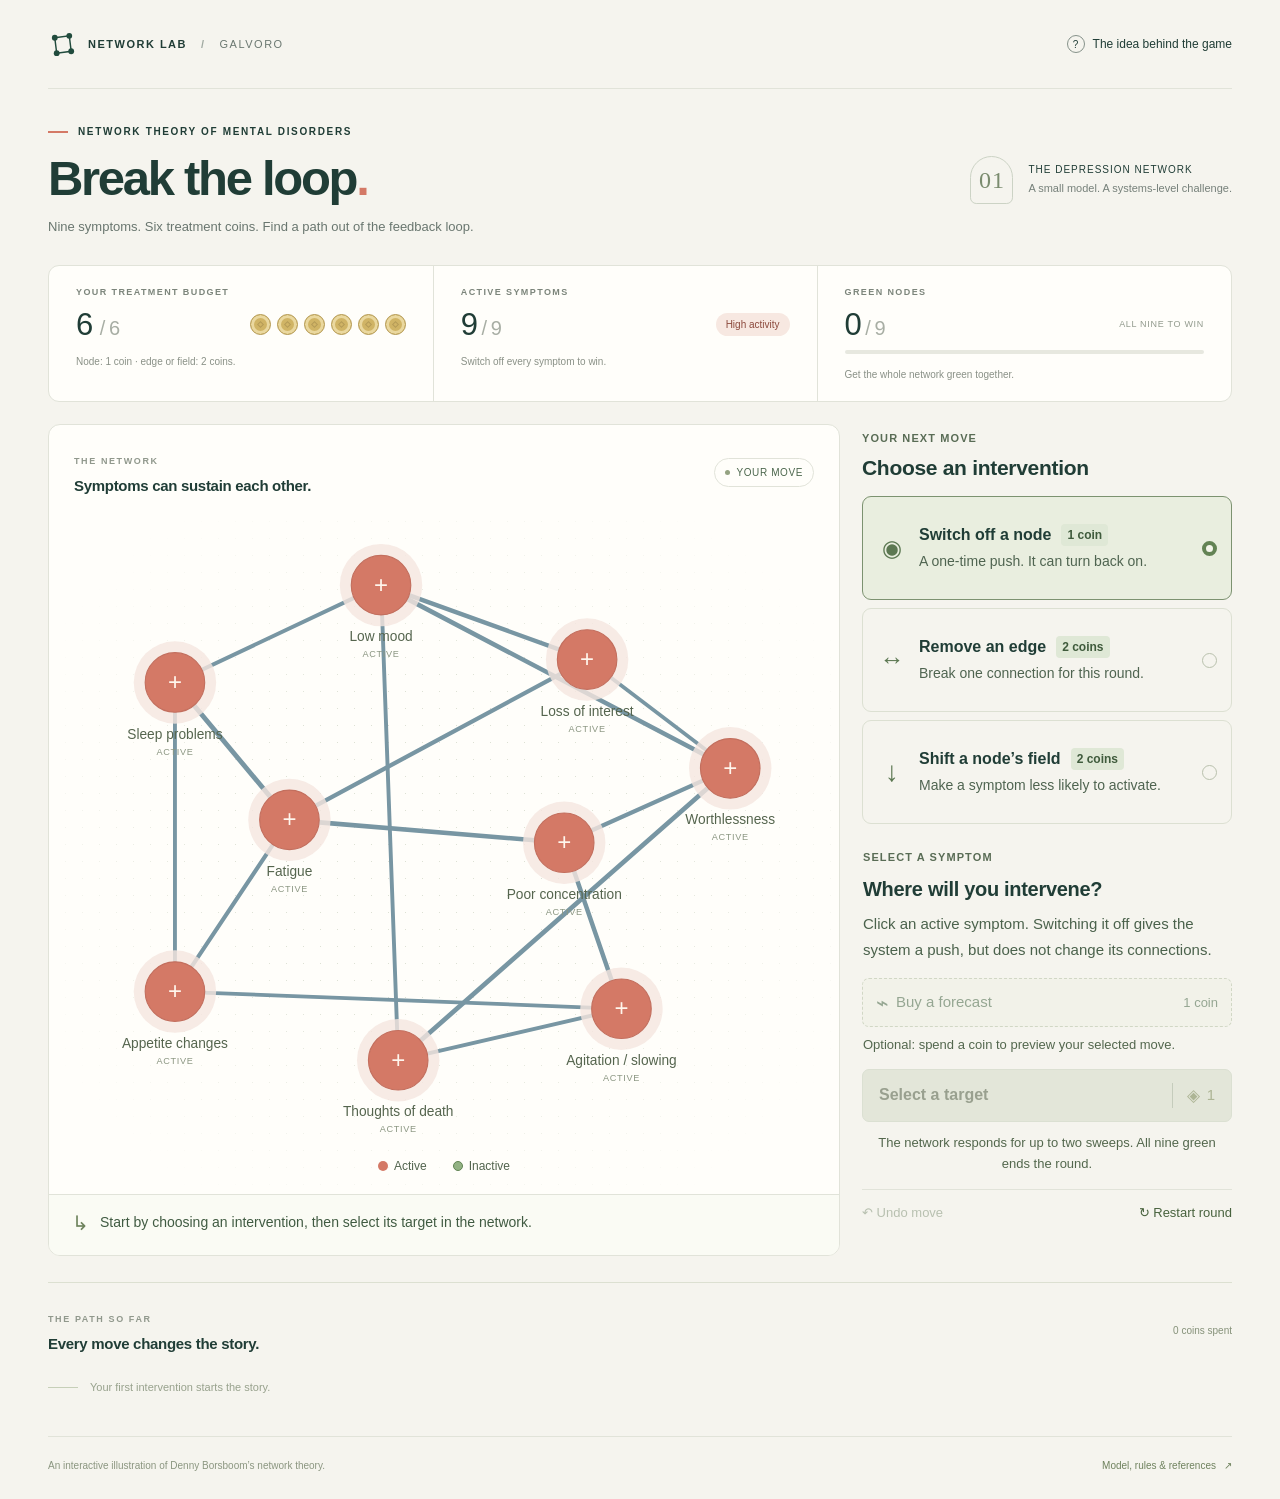
==== commit d40bb4c5: "Price node interventions at one coin and lasting interventions at two" ====
--- a/index.html
+++ b/index.html
@@ -92,6 +92,9 @@
 @keyframes mark-connection { from { opacity: 0; } to { opacity: 1; } }
 
 /* A readable treatment panel at ordinary desktop zoom. */
+.intervention-copy > strong { display: flex; align-items: center; flex-wrap: wrap; gap: 6px 10px; }
+.intervention-price { display: inline-block; flex-shrink: 0; border-radius: 4px; padding: 2px 6px; font-size: 12px; line-height: 1.5; font-weight: 600; white-space: nowrap; color: #3f5b3c; background: #dfe8d6; }
+.button-cost .cost-value { font: inherit; color: inherit; }
 .play-layout { grid-template-columns: minmax(0, 1fr) 370px; }
 .treatment-panel .section-kicker { font-size: 11px; color: #596c55; letter-spacing: 1.1px; }
 .treatment-title h2 { font-size: 21px; }
@@ -247,7 +250,7 @@
       </section>
 
       <section class="metrics" aria-label="Round status">
-        <div class="metric budget"><span class="metric-label">YOUR TREATMENT BUDGET</span><div class="metric-main"><span id="coin-count">6 <span class="metric-muted">/ 6</span></span><div id="coins" class="coins" aria-label="6 coins remaining"></div></div><span class="metric-foot">Every intervention costs one coin.</span></div>
+        <div class="metric budget"><span class="metric-label">YOUR TREATMENT BUDGET</span><div class="metric-main"><span id="coin-count">6 <span class="metric-muted">/ 6</span></span><div id="coins" class="coins" aria-label="6 coins remaining"></div></div><span class="metric-foot">Node: 1 coin · edge or field: 2 coins.</span></div>
         <div class="metric"><span class="metric-label">ACTIVE SYMPTOMS</span><div class="metric-main"><span id="active-count">9<span class="metric-muted"> / 9</span></span><span id="state-tag" class="state-tag">High activity</span></div><span class="metric-foot">Switch off every symptom to win.</span></div>
         <div class="metric outlook-metric"><span class="metric-label">GREEN NODES</span><div class="metric-main"><span id="recovery-count">0<span class="metric-muted"> / 9</span></span><span class="target-label">ALL NINE TO WIN</span></div><div class="outlook-track" role="progressbar" aria-label="Inactive green nodes" aria-valuemin="0" aria-valuemax="9" aria-valuenow="0"><span id="recovery-fill"></span></div><span class="metric-foot">Get the whole network green together.</span></div>
       </section>
@@ -267,13 +270,13 @@
         <aside class="treatment-panel" aria-labelledby="treatment-heading">
           <div class="panel-heading treatment-title"><div><span class="section-kicker">YOUR NEXT MOVE</span><h2 id="treatment-heading">Choose an intervention</h2></div></div>
           <div class="intervention-list" role="group" aria-label="Intervention type">
-            <button class="intervention selected" type="button" data-type="node" aria-pressed="true"><span class="intervention-icon node-icon" aria-hidden="true">◉</span><span class="intervention-copy"><strong>Switch off a node</strong><span>A one-time push. It can turn back on.</span></span><span class="choice-indicator" aria-hidden="true"></span></button>
-            <button class="intervention" type="button" data-type="edge" aria-pressed="false"><span class="intervention-icon edge-icon" aria-hidden="true">↔</span><span class="intervention-copy"><strong>Remove an edge</strong><span>Break one connection for this round.</span></span><span class="choice-indicator" aria-hidden="true"></span></button>
-            <button class="intervention" type="button" data-type="field" aria-pressed="false"><span class="intervention-icon field-icon" aria-hidden="true">↓</span><span class="intervention-copy"><strong>Shift a node’s field</strong><span>Make a symptom less likely to activate.</span></span><span class="choice-indicator" aria-hidden="true"></span></button>
+            <button class="intervention selected" type="button" data-type="node" aria-pressed="true"><span class="intervention-icon node-icon" aria-hidden="true">◉</span><span class="intervention-copy"><strong>Switch off a node <span class="intervention-price">1 coin</span></strong><span>A one-time push. It can turn back on.</span></span><span class="choice-indicator" aria-hidden="true"></span></button>
+            <button class="intervention" type="button" data-type="edge" aria-pressed="false"><span class="intervention-icon edge-icon" aria-hidden="true">↔</span><span class="intervention-copy"><strong>Remove an edge <span class="intervention-price">2 coins</span></strong><span>Break one connection for this round.</span></span><span class="choice-indicator" aria-hidden="true"></span></button>
+            <button class="intervention" type="button" data-type="field" aria-pressed="false"><span class="intervention-icon field-icon" aria-hidden="true">↓</span><span class="intervention-copy"><strong>Shift a node’s field <span class="intervention-price">2 coins</span></strong><span>Make a symptom less likely to activate.</span></span><span class="choice-indicator" aria-hidden="true"></span></button>
           </div>
           <div class="target-box" id="target-box"><span class="section-kicker" id="target-kicker">SELECT A SYMPTOM</span><h3 id="target-name">Where will you intervene?</h3><p id="target-description">Click a coral node in the network. Switching it off gives the system a push, but does not change its connections.</p><div id="target-detail" class="target-detail" hidden></div></div>
           <div class="forecast-area"><button id="buy-forecast" class="forecast-button" type="button" disabled><span><span aria-hidden="true">⌁</span> Buy a forecast</span><span>1 coin</span></button><p id="forecast-note" class="forecast-note">Optional: spend a coin to preview your selected move.</p><div id="forecast-result" class="forecast-result" hidden aria-live="polite"></div></div>
-          <button id="apply" class="primary-button" type="button" disabled><span id="apply-label">Select a target</span><span class="button-cost"><span aria-hidden="true">◈</span> 1</span></button>
+          <button id="apply" class="primary-button" type="button" disabled><span id="apply-label">Select a target</span><span class="button-cost"><span aria-hidden="true">◈</span> <span id="treatment-cost" class="cost-value">1</span></span></button>
           <p class="timing-note">The network responds for up to two sweeps. All nine green ends the round.</p>
           <div class="round-actions"><button id="undo" class="text-button" type="button" disabled>↶ Undo move</button><button id="restart" class="text-button" type="button">↻ Restart round</button></div>
           <div id="result" class="result" role="status" hidden></div>
@@ -288,7 +291,7 @@
 
   <dialog id="learn-dialog" aria-labelledby="learn-title"><div class="dialog-content"><div class="dialog-top"><span class="eyebrow">A SHORT FIELD GUIDE</span><button class="close-button" id="close-learn" type="button" aria-label="Close the learning guide">×</button></div><h2 id="learn-title">When symptoms form a system.</h2><p class="dialog-lead">A symptom can be both a consequence and a cause. Sleep problems can contribute to fatigue; fatigue can feed other difficulties. Strong feedback can keep a network active after its original trigger has gone.</p>
     <div class="learning-grid"><section><span class="lesson-number">01</span><h3>Change a state</h3><p>A node intervention sets one symptom to <strong>inactive once</strong>. Its field and connections stay the same. If its neighbours keep supplying activation, it can switch back on—even during the next sweep.</p></section><section><span class="lesson-number">02</span><h3>Change a connection</h3><p>An edge intervention sets one interaction weight to zero for the rest of the round. It removes that direct influence in both directions. Other paths through the network remain.</p></section><section><span class="lesson-number">03</span><h3>Change a disposition</h3><p>A field intervention lowers one node’s activation parameter by 1.5 for the rest of the round. It makes activation less likely, without forcing the symptom off. You can apply it more than once to a node.</p></section></div>
-    <section class="rules-section"><h3>What counts as a win?</h3><p>Use at most six coins to get <strong>all nine nodes green at the same time</strong>. The game checks immediately after your intervention and after each response sweep. When all nine are inactive, the round ends and you earn the <strong>Loop Breaker award</strong>. One or two active symptoms still means there is work to do.</p><p>A sweep is nine random node-update opportunities; a node may be chosen more than once. Each treatment is followed by up to two sweeps, stopping as soon as the whole network is green. The green-node counter shows your current progress.</p><p><strong>A forecast is an optional tip that costs one coin.</strong> Select an intervention and its target, then buy a preview. It compares the exact chance of all nine nodes being green after six sweeps with and without that intervention. This is a fixed-horizon projection of the model, not the probability of winning at any earlier checkpoint. Buying a forecast does not apply treatment or advance the network. The forecast stays available for that selection until the next treatment; a changed network needs a new forecast. Forecasts count toward your six-coin budget and final score.</p><p>Symptoms are binary and their updates are stochastic: a good forecast is not a promise. Restart reuses the same random sequence, so you can compare strategies; undo also restores the random sequence and refunds the undone action. Forecast probabilities are calculated exactly, not estimated from repeated simulations.</p><p>The all-green goal is a game rule, not a clinical diagnostic or recovery criterion. The nine nodes group the nine depression symptom criteria; the weights and fields are illustrative, not fitted patient data or the original Cramer network.</p></section>
+    <section class="rules-section"><h3>What counts as a win?</h3><p>Use at most six coins to get <strong>all nine nodes green at the same time</strong>. The game checks immediately after your intervention and after each response sweep. When all nine are inactive, the round ends and you earn the <strong>Loop Breaker award</strong>. One or two active symptoms still means there is work to do.</p><p><strong>Node switches cost 1 coin. Edge removals and field shifts cost 2 coins each.</strong> The six-coin budget counts what you spend, and undo refunds the full price of the last action. You need enough coins to pay for a treatment before applying it.</p><p>A sweep is nine random node-update opportunities; a node may be chosen more than once. Each treatment is followed by up to two sweeps, stopping as soon as the whole network is green. The green-node counter shows your current progress.</p><p><strong>A forecast is an optional tip that costs one coin.</strong> Select an intervention and its target, then buy a preview. It compares the exact chance of all nine nodes being green after six sweeps with and without that intervention. This is a fixed-horizon projection of the model, not the probability of winning at any earlier checkpoint. Buying a forecast does not apply treatment or advance the network. The forecast stays available for that selection until the next treatment; a changed network needs a new forecast. Forecasts count toward your six-coin budget and final score.</p><p>Symptoms are binary and their updates are stochastic: a good forecast is not a promise. Restart reuses the same random sequence, so you can compare strategies; undo also restores the random sequence and refunds the undone action. Forecast probabilities are calculated exactly, not estimated from repeated simulations.</p><p>The all-green goal is a game rule, not a clinical diagnostic or recovery criterion. The nine nodes group the nine depression symptom criteria; the weights and fields are illustrative, not fitted patient data or the original Cramer network.</p></section>
     <details><summary>The model, in a little more detail</summary><div class="model-details"><p>We use a 0/1-coded Ising model. For the selected node <em>i</em>, the probability of being active on its next update is:</p><div class="formula">pᵢ = 1 / [1 + exp(−(τᵢ + Σⱼ wᵢⱼ xⱼ))]</div><p>Lowering τᵢ reduces activation, matching the NIRA activation-parameter convention. Each update chooses one node uniformly at random. This single-site Gibbs rule has stationary probability:</p><div class="formula">P(x) ∝ exp(Σᵢ τᵢ xᵢ + Σᵢ&lt;ⱼ wᵢⱼ xᵢ xⱼ)</div><p>With nine binary nodes there are 512 states. We propagate probability across all states for 54 updates to calculate the six-sweep outlook exactly. A node intervention moves the current state only; an edge or field intervention changes the transition probabilities.</p><p>This is inspired by Cramer et al.’s dynamic framework, using asynchronous updates consistent with the joint Ising distribution rather than reproducing their synchronous update rule. The supplied Epskamp chapter uses −1/+1 coding in Equation 8; our parameters are defined directly in 0/1 coding and are not copied across conventions.</p></div></details>
     <section class="references"><h3>Ideas behind the game</h3><p>Borsboom (2017). <em>A network theory of mental disorders.</em> World Psychiatry, 16, 5–13. DOI: 10.1002/wps.20375.</p><p>Cramer et al. (2016). <em>Major Depression as a Complex Dynamic System.</em> PLOS ONE, 11, e0167490. DOI: 10.1371/journal.pone.0167490.</p><p>Epskamp, Maris, Waldorp &amp; Borsboom. <em>Network Psychometrics.</em> Supplied chapter, arXiv:1609.02818v2.</p><p>Lunansky et al. <em>Intervening on psychopathology networks: Evaluating intervention targets through simulations.</em> Methods. Supplied NIRA paper.</p></section>
     <button id="back-to-game" class="primary-button" type="button">Back to the network <span aria-hidden="true">↗</span></button>
@@ -447,6 +450,8 @@
   const $ = id => document.getElementById(id);
   const svgNS = 'http://www.w3.org/2000/svg';
   const budget = 6;
+  const treatmentCosts = Object.freeze({ node: 1, edge: 2, field: 2 });
+  const forecastCost = 1;
   const seed = 271828;
   const reducedMotion = window.matchMedia('(prefers-reduced-motion: reduce)').matches;
   const sleep = milliseconds => new Promise(resolve => setTimeout(resolve, reducedMotion ? 450 : milliseconds));
@@ -503,6 +508,9 @@
     return true;
   }
   function isWon() { return state === 0; }
+  function coinsSpent() { return history.reduce((sum, entry) => sum + entry.cost, 0); }
+  function coinsRemaining() { return budget - coinsSpent() - (phase === 'busy' ? treatmentCosts[type] : 0); }
+  function coinLabel(amount) { return `${amount} ${amount === 1 ? 'coin' : 'coins'}`; }
 
   function drawNetwork(previousState = state, interventionTarget = null) {
     const svg = $('network');
@@ -587,8 +595,8 @@
   }
 
   function renderStats() {
-    const spent = history.length + (phase === 'busy' ? 1 : 0);
-    const remaining = budget - spent;
+    const remaining = coinsRemaining();
+    const spent = budget - remaining;
     $('coin-count').replaceChildren(document.createTextNode(`${remaining} `), element('span', 'metric-muted', `/ ${budget}`));
     const coins = $('coins');
     coins.replaceChildren();
@@ -622,7 +630,7 @@
       column.append(element('strong', '', percent(probability)), element('span', '', label));
       comparison.append(column);
     }
-    area.append(comparison, element('p', '', 'Chance of all nine nodes being green after six sweeps. A probability, not a promise. Treatment still costs its own coin.'));
+    area.append(comparison, element('p', '', `Chance of all nine nodes being green after six sweeps. A probability, not a promise. Applying this treatment costs ${coinLabel(treatmentCosts[type])}.`));
   }
 
   function renderSelection() {
@@ -631,7 +639,11 @@
       button.classList.toggle('selected', selected);
       button.setAttribute('aria-pressed', String(selected));
       button.disabled = phase === 'busy' || phase === 'won';
+      button.querySelector('.intervention-price').textContent = coinLabel(treatmentCosts[button.dataset.type]);
     });
+    const price = treatmentCosts[type];
+    const remaining = coinsRemaining();
+    $('treatment-cost').textContent = String(price);
     const hasTarget = target !== null;
     $('target-kicker').textContent = hasTarget ? (type === 'edge' ? 'SELECTED CONNECTION' : 'SELECTED SYMPTOM') : (type === 'edge' ? 'SELECT A CONNECTION' : 'SELECT A SYMPTOM');
     $('target-name').textContent = hasTarget ? targetName(type, target) : 'Where will you intervene?';
@@ -640,13 +652,13 @@
     if (hasTarget) {
       if (type === 'node') {
         description = M.isOn(state, target) ? 'Switch this symptom off once. It will be free to reactivate when the network evolves.' : 'This symptom is already inactive. Choose an active symptom to switch off, or try a field intervention.';
-        detail = 'One-time state change · 1 coin';
+        detail = `One-time state change · ${coinLabel(price)}`;
       } else if (type === 'edge') {
         description = 'Remove this connection in both directions. The two symptoms can still influence each other through other paths.';
-        detail = 'Lasts for this round · 1 coin';
+        detail = `Lasts for this round · ${coinLabel(price)}`;
       } else {
         description = 'Lower this symptom’s activation parameter. Its tendency to switch on decreases, but its current state is not forced to change.';
-        detail = `Lasts for this round · ${model.fieldDoses[target]} previous ${model.fieldDoses[target] === 1 ? 'shift' : 'shifts'} · 1 coin`;
+        detail = `Lasts for this round · ${model.fieldDoses[target]} previous ${model.fieldDoses[target] === 1 ? 'shift' : 'shifts'} · ${coinLabel(price)}`;
       }
     }
     if (phase === 'busy' && turnAnimation) {
@@ -654,24 +666,24 @@
       if (turnAnimation.stage === 'applied') {
         description = type === 'node' ? 'This symptom is now off. Your move registered. Next, its neighbours will have a chance to reactivate it.' : type === 'edge' ? 'This connection has been removed. Next, watch how the network responds without this direct influence.' : 'The activation field has been lowered. The symptom is less likely to switch on; its current state is not forced to change.';
       } else description = type === 'node' && M.isOn(state, target) ? 'The symptom has reactivated after your move. It was successfully switched off; the network then turned it back on.' : `The intervention was applied. You are now watching the network’s response: sweep ${turnAnimation.sweep} of 2.`;
-      detail = '1 coin spent · Treatment applied';
+      detail = `${coinLabel(price)} spent · Treatment applied`;
     }
     if (phase === 'won') {
       $('target-kicker').textContent = 'ROUND COMPLETE';
       $('target-name').textContent = 'All nine nodes are green';
       description = 'You earned the Loop Breaker award. The network has stopped. Replay to try a cheaper path, or undo to revisit your final move.';
-      detail = `${history.length} ${history.length === 1 ? 'coin' : 'coins'} spent · ${budget - history.length} saved`;
+      detail = `${coinLabel(coinsSpent())} spent · ${budget - coinsSpent()} saved`;
     }
     $('target-description').textContent = description;
     $('target-detail').textContent = detail;
     $('target-detail').hidden = !detail;
-    const enabled = validTarget() && phase === 'playing' && history.length < budget;
-    $('apply').disabled = !enabled;
-    $('apply-label').textContent = phase === 'busy' ? (turnAnimation?.stage === 'applied' ? '✓ Move applied' : 'Network responding…') : phase === 'won' ? 'Loop broken' : phase === 'exhausted' ? 'No coins left' : !validTarget() ? 'Select a target' : type === 'node' ? 'Switch symptom off' : type === 'edge' ? 'Remove connection' : 'Shift this field';
+    const enabled = validTarget() && phase === 'playing';
+    $('apply').disabled = !enabled || remaining < price;
+    $('apply-label').textContent = phase === 'busy' ? (turnAnimation?.stage === 'applied' ? '✓ Move applied' : 'Network responding…') : phase === 'won' ? 'Loop broken' : phase === 'exhausted' ? 'No coins left' : !validTarget() ? 'Select a target' : remaining < price ? `Need ${coinLabel(price)}` : type === 'node' ? 'Switch symptom off' : type === 'edge' ? 'Remove connection' : 'Shift this field';
     const cached = purchased.has(cacheKey());
-    $('buy-forecast').disabled = !enabled || cached;
+    $('buy-forecast').disabled = !enabled || remaining < forecastCost || cached;
     $('buy-forecast').firstElementChild.lastChild.textContent = cached ? ' Forecast purchased' : ' Buy a forecast';
-    $('forecast-note').textContent = phase === 'won' ? 'Your network is all green. The round is complete.' : cached ? 'Paid once. You can review this tip until the next treatment.' : history.length === budget - 1 ? 'This uses your last coin, leaving none for treatment.' : 'Optional: spend a coin to preview your selected move.';
+    $('forecast-note').textContent = phase === 'won' ? 'Your network is all green. The round is complete.' : cached ? 'Paid once. You can review this tip until the next treatment.' : remaining === forecastCost ? 'This uses your last coin, leaving none for treatment.' : enabled && remaining - forecastCost < price ? `A forecast leaves too few coins for this ${price}-coin treatment.` : 'Optional: spend a coin to preview your selected move.';
     renderForecast();
   }
 
@@ -691,11 +703,11 @@
       const actionLabel = entry.kind === 'forecast' ? 'Forecast purchased' : entry.type === 'node' ? 'Switched off' : entry.type === 'edge' ? 'Connection removed' : 'Field shifted';
       description.append(element('strong', '', `${actionLabel} · ${targetName(entry.type, entry.target)}`));
       if (entry.kind === 'forecast') {
-        description.append(element('small', '', 'A paid tip. The network did not advance.'));
+        description.append(element('small', '', `${coinLabel(entry.cost)} · A paid tip. The network did not advance.`));
         row.append(description, element('span', 'history-forecast', `${percent(entry.forecast.projected)} predicted`));
       } else {
         const reactivated = entry.type === 'node' && M.isOn(entry.finalState, entry.target);
-        description.append(element('small', '', `${entry.sweepCounts.length ? `Sweep checks: ${entry.sweepCounts.join(' → ')} active` : 'All green immediately after the intervention'}${reactivated ? ' · Target reactivated' : ''}`));
+        description.append(element('small', '', `${coinLabel(entry.cost)} · ${entry.sweepCounts.length ? `Sweep checks: ${entry.sweepCounts.join(' → ')} active` : 'All green immediately after the intervention'}${reactivated ? ' · Target reactivated' : ''}`));
         row.append(description, element('span', 'history-activity', `${M.activeCount(entry.beforeState)} → ${M.activeCount(entry.finalState)} active`));
       }
       list.append(row);
@@ -710,7 +722,7 @@
     if (result.hidden) return;
     if (phase === 'won') {
       const tips = history.filter(entry => entry.kind === 'forecast').length;
-      result.append(element('h3', '', 'You broke the loop.'), element('p', '', `All nine nodes are green. You spent ${history.length} of ${budget} coins, including ${tips} ${tips === 1 ? 'forecast' : 'forecasts'}. Your Loop Breaker award is yours!`));
+      result.append(element('h3', '', 'You broke the loop.'), element('p', '', `All nine nodes are green. You spent ${coinsSpent()} of ${budget} coins, including ${tips} ${tips === 1 ? 'forecast' : 'forecasts'}. Your Loop Breaker award is yours!`));
     } else result.append(element('h3', '', 'A new strategy?'), element('p', '', 'Your coins are spent and the recovery goal is not yet met. Undo a move or restart to try a different path.'));
     const again = element('button', 'text-button', 'Replay this network ↗');
     again.type = 'button';
@@ -731,7 +743,7 @@
       particles.replaceChildren();
       return;
     }
-    $('award-score').textContent = `${history.length} ${history.length === 1 ? 'coin' : 'coins'} spent · ${budget - history.length} saved`;
+    $('award-score').textContent = `${coinLabel(coinsSpent())} spent · ${budget - coinsSpent()} saved`;
     if (celebrationPlayed) return;
     celebrationPlayed = true;
     if (!reducedMotion) {
@@ -771,8 +783,8 @@
   }
 
   async function applyTreatment() {
-    if (phase !== 'playing' || !validTarget() || history.length >= budget) return;
-    const entry = { kind: 'treatment', type, target, beforeState: state, sweepCounts: [] };
+    if (phase !== 'playing' || !validTarget() || coinsRemaining() < treatmentCosts[type]) return;
+    const entry = { kind: 'treatment', type, target, cost: treatmentCosts[type], beforeState: state, sweepCounts: [] };
     const label = targetName(type, target);
     phase = 'busy';
     const previousState = state;
@@ -780,7 +792,7 @@
     purchased.clear();
     treatmentVersion++;
     turnAnimation = { type, target, stage: 'applied' };
-    setMessage(type === 'node' ? 'The symptom is off. The network is paused briefly so you can see the effect of your move.' : type === 'edge' ? 'This direct connection is now removed. The network will respond next.' : 'Its activation field is now lower. The network will respond next.', type === 'node' ? `✓ ${label} switched off · 1 coin spent` : type === 'edge' ? '✓ Connection removed · 1 coin spent' : `✓ ${label}: field lowered · 1 coin spent`);
+    setMessage(type === 'node' ? 'The symptom is off. The network is paused briefly so you can see the effect of your move.' : type === 'edge' ? 'This direct connection is now removed. The network will respond next.' : 'Its activation field is now lower. The network will respond next.', type === 'node' ? `✓ ${label} switched off · ${coinLabel(entry.cost)} spent` : type === 'edge' ? `✓ Connection removed · ${coinLabel(entry.cost)} spent` : `✓ ${label}: field lowered · ${coinLabel(entry.cost)} spent`);
     render(previousState, type === 'node' ? target : null);
     const visibleTarget = $('network').querySelector(type === 'edge' ? '.edge-cut' : `[data-node="${target}"]`);
     if (visibleTarget) {
@@ -804,22 +816,22 @@
     entry.finalState = state;
     history.push(entry);
     turnAnimation = null;
-    phase = isWon() ? 'won' : history.length >= budget ? 'exhausted' : 'playing';
+    phase = isWon() ? 'won' : coinsSpent() >= budget ? 'exhausted' : 'playing';
     const reactivated = entry.type === 'node' && M.isOn(state, entry.target);
     setMessage(phase === 'won' ? 'All nine nodes are green together. You earned the Loop Breaker award!' : `${entry.sweepCounts.join(' → ')} active symptoms across the two sweep checks.${reactivated ? ' The switch-off registered; the feedback loop then turned the symptom back on.' : ' Choose your next move.'}`, phase === 'won' ? 'You broke the loop.' : reactivated ? `Move applied → ${label} reactivated` : 'Move applied · network response complete');
     render();
   }
 
   function buyForecast() {
-    if (phase !== 'playing' || !validTarget() || history.length >= budget || purchased.has(cacheKey())) return;
+    if (phase !== 'playing' || !validTarget() || coinsRemaining() < forecastCost || purchased.has(cacheKey())) return;
     const baseline = M.forecast(model, state).healthyProbability;
     const alteredModel = { edges: model.edges.map(e => ({ ...e })), thresholds: [...model.thresholds], fieldDoses: [...model.fieldDoses] };
     const alteredState = M.intervene(alteredModel, state, type, target);
     const projected = M.forecast(alteredModel, alteredState).healthyProbability;
     const forecast = { baseline, projected };
     purchased.set(cacheKey(), forecast);
-    history.push({ kind: 'forecast', type, target, forecast });
-    if (history.length >= budget) phase = 'exhausted';
+    history.push({ kind: 'forecast', type, target, cost: forecastCost, forecast });
+    if (coinsSpent() >= budget) phase = 'exhausted';
     setMessage(`Forecast purchased for one coin. ${targetName(type, target)}: ${percent(projected)} chance of all nine nodes being green after six sweeps if you apply this intervention. The network has not advanced.`);
     renderStats(); renderSelection(); renderHistory(); renderResult();
   }
@@ -838,6 +850,7 @@
 
   function undo() {
     if (phase === 'busy' || !history.length) return;
+    const refund = history[history.length - 1].cost;
     const retained = history.slice(0, -1);
     resetModel();
     for (const entry of retained) {
@@ -853,7 +866,7 @@
       history.push(entry);
     }
     target = null;
-    setMessage('Last action undone and its coin refunded. The network and random sequence are restored.');
+    setMessage(`Last action undone and ${coinLabel(refund)} refunded. The network and random sequence are restored.`);
     render();
   }
 
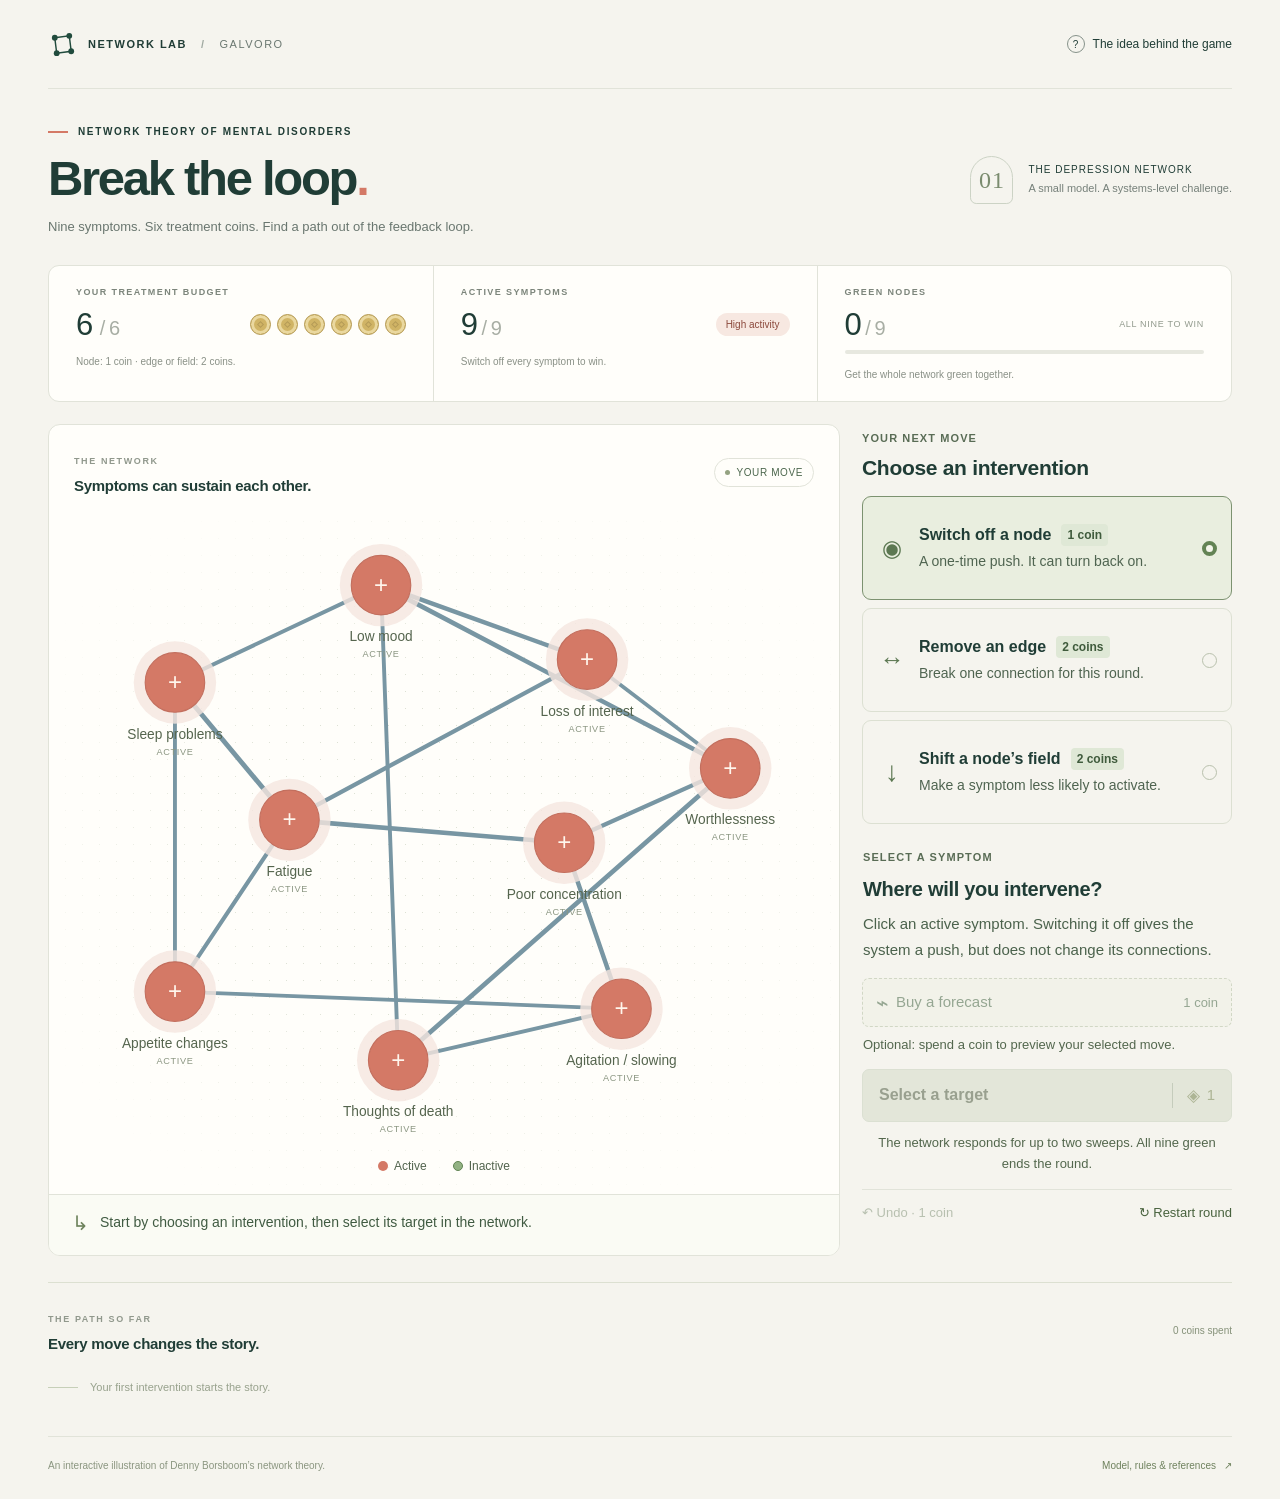
==== commit d2c0fe62: "Charge one coin for undo and retain earlier spending" ====
--- a/index.html
+++ b/index.html
@@ -126,6 +126,13 @@
 .learning-grid p, .rules-section p, .model-details p { font-size: 15px; line-height: 1.8; color: #4c604a; }
 .references p { font-size: 13px; color: #53664c; }
 .dialog-content summary { font-size: 15px; }
+.round-over-dialog { width: min(440px, calc(100% - 32px)); }
+.round-over-dialog .eyebrow { color: #77683f; }
+.round-over-dialog .dialog-content > h2 { font-size: 36px; margin: 15px 0 12px; }
+.round-over-dialog .dialog-lead { margin: 0 0 24px; }
+.round-over-dialog .primary-button { max-width: none; }
+.round-over-dialog .text-button { display: flex; margin: 14px auto 0; color: #4b624c; font-size: 14px; }
+.history-row.undone-action .history-description strong { color: #64735f; font-weight: 450; text-decoration: line-through; text-decoration-color: #b3bfaa; }
 
 @media (max-width: 1050px) and (min-width: 761px) {
   .play-layout { grid-template-columns: minmax(0, 1fr) 320px; }
@@ -278,7 +285,7 @@
           <div class="forecast-area"><button id="buy-forecast" class="forecast-button" type="button" disabled><span><span aria-hidden="true">⌁</span> Buy a forecast</span><span>1 coin</span></button><p id="forecast-note" class="forecast-note">Optional: spend a coin to preview your selected move.</p><div id="forecast-result" class="forecast-result" hidden aria-live="polite"></div></div>
           <button id="apply" class="primary-button" type="button" disabled><span id="apply-label">Select a target</span><span class="button-cost"><span aria-hidden="true">◈</span> <span id="treatment-cost" class="cost-value">1</span></span></button>
           <p class="timing-note">The network responds for up to two sweeps. All nine green ends the round.</p>
-          <div class="round-actions"><button id="undo" class="text-button" type="button" disabled>↶ Undo move</button><button id="restart" class="text-button" type="button">↻ Restart round</button></div>
+          <div class="round-actions"><button id="undo" class="text-button" type="button" disabled>↶ Undo · 1 coin</button><button id="restart" class="text-button" type="button">↻ Restart round</button></div>
           <div id="result" class="result" role="status" hidden></div>
         </aside>
       </div>
@@ -289,9 +296,19 @@
     </main>
   </div>
 
+  <dialog id="round-over-dialog" class="round-over-dialog" aria-labelledby="round-over-title" aria-describedby="round-over-description">
+    <div class="dialog-content">
+      <span class="eyebrow">OUT OF COINS</span>
+      <h2 id="round-over-title">Play again?</h2>
+      <p id="round-over-description" class="dialog-lead">Try a different path to get the whole network green.</p>
+      <button id="play-again" class="primary-button" type="button" autofocus>Play again <span aria-hidden="true">↻</span></button>
+      <button id="review-round" class="text-button" type="button">Review this round</button>
+    </div>
+  </dialog>
+
   <dialog id="learn-dialog" aria-labelledby="learn-title"><div class="dialog-content"><div class="dialog-top"><span class="eyebrow">A SHORT FIELD GUIDE</span><button class="close-button" id="close-learn" type="button" aria-label="Close the learning guide">×</button></div><h2 id="learn-title">When symptoms form a system.</h2><p class="dialog-lead">A symptom can be both a consequence and a cause. Sleep problems can contribute to fatigue; fatigue can feed other difficulties. Strong feedback can keep a network active after its original trigger has gone.</p>
     <div class="learning-grid"><section><span class="lesson-number">01</span><h3>Change a state</h3><p>A node intervention sets one symptom to <strong>inactive once</strong>. Its field and connections stay the same. If its neighbours keep supplying activation, it can switch back on—even during the next sweep.</p></section><section><span class="lesson-number">02</span><h3>Change a connection</h3><p>An edge intervention sets one interaction weight to zero for the rest of the round. It removes that direct influence in both directions. Other paths through the network remain.</p></section><section><span class="lesson-number">03</span><h3>Change a disposition</h3><p>A field intervention lowers one node’s activation parameter by 1.5 for the rest of the round. It makes activation less likely, without forcing the symptom off. You can apply it more than once to a node.</p></section></div>
-    <section class="rules-section"><h3>What counts as a win?</h3><p>Use at most six coins to get <strong>all nine nodes green at the same time</strong>. The game checks immediately after your intervention and after each response sweep. When all nine are inactive, the round ends and you earn the <strong>Loop Breaker award</strong>. One or two active symptoms still means there is work to do.</p><p><strong>Node switches cost 1 coin. Edge removals and field shifts cost 2 coins each.</strong> The six-coin budget counts what you spend, and undo refunds the full price of the last action. You need enough coins to pay for a treatment before applying it.</p><p>A sweep is nine random node-update opportunities; a node may be chosen more than once. Each treatment is followed by up to two sweeps, stopping as soon as the whole network is green. The green-node counter shows your current progress.</p><p><strong>A forecast is an optional tip that costs one coin.</strong> Select an intervention and its target, then buy a preview. It compares the exact chance of all nine nodes being green after six sweeps with and without that intervention. This is a fixed-horizon projection of the model, not the probability of winning at any earlier checkpoint. Buying a forecast does not apply treatment or advance the network. The forecast stays available for that selection until the next treatment; a changed network needs a new forecast. Forecasts count toward your six-coin budget and final score.</p><p>Symptoms are binary and their updates are stochastic: a good forecast is not a promise. Restart reuses the same random sequence, so you can compare strategies; undo also restores the random sequence and refunds the undone action. Forecast probabilities are calculated exactly, not estimated from repeated simulations.</p><p>The all-green goal is a game rule, not a clinical diagnostic or recovery criterion. The nine nodes group the nine depression symptom criteria; the weights and fields are illustrative, not fitted patient data or the original Cramer network.</p></section>
+    <section class="rules-section"><h3>What counts as a win?</h3><p>Use at most six coins to get <strong>all nine nodes green at the same time</strong>. The game checks immediately after your intervention and after each response sweep. When all nine are inactive, the round ends and you earn the <strong>Loop Breaker award</strong>. One or two active symptoms still means there is work to do.</p><p><strong>Node switches cost 1 coin. Edge removals and field shifts cost 2 coins each.</strong> The six-coin budget counts what you spend. Undo costs 1 additional coin; the original action price and earlier undo fees stay spent. It restores the last active action’s network state or forecast, and is unavailable when no coins remain. You need enough coins to pay for a treatment before applying it.</p><p>A sweep is nine random node-update opportunities; a node may be chosen more than once. Each treatment is followed by up to two sweeps, stopping as soon as the whole network is green. The green-node counter shows your current progress.</p><p><strong>A forecast is an optional tip that costs one coin.</strong> Select an intervention and its target, then buy a preview. It compares the exact chance of all nine nodes being green after six sweeps with and without that intervention. This is a fixed-horizon projection of the model, not the probability of winning at any earlier checkpoint. Buying a forecast does not apply treatment or advance the network. The forecast stays available for that selection until the next treatment; a changed network needs a new forecast. Forecasts count toward your six-coin budget and final score.</p><p>Symptoms are binary and their updates are stochastic: a good forecast is not a promise. Restart reuses the same random sequence, so you can compare strategies; undo restores the random sequence, costs one coin, and keeps earlier spending charged. Forecast probabilities are calculated exactly, not estimated from repeated simulations.</p><p>The all-green goal is a game rule, not a clinical diagnostic or recovery criterion. The nine nodes group the nine depression symptom criteria; the weights and fields are illustrative, not fitted patient data or the original Cramer network.</p></section>
     <details><summary>The model, in a little more detail</summary><div class="model-details"><p>We use a 0/1-coded Ising model. For the selected node <em>i</em>, the probability of being active on its next update is:</p><div class="formula">pᵢ = 1 / [1 + exp(−(τᵢ + Σⱼ wᵢⱼ xⱼ))]</div><p>Lowering τᵢ reduces activation, matching the NIRA activation-parameter convention. Each update chooses one node uniformly at random. This single-site Gibbs rule has stationary probability:</p><div class="formula">P(x) ∝ exp(Σᵢ τᵢ xᵢ + Σᵢ&lt;ⱼ wᵢⱼ xᵢ xⱼ)</div><p>With nine binary nodes there are 512 states. We propagate probability across all states for 54 updates to calculate the six-sweep outlook exactly. A node intervention moves the current state only; an edge or field intervention changes the transition probabilities.</p><p>This is inspired by Cramer et al.’s dynamic framework, using asynchronous updates consistent with the joint Ising distribution rather than reproducing their synchronous update rule. The supplied Epskamp chapter uses −1/+1 coding in Equation 8; our parameters are defined directly in 0/1 coding and are not copied across conventions.</p></div></details>
     <section class="references"><h3>Ideas behind the game</h3><p>Borsboom (2017). <em>A network theory of mental disorders.</em> World Psychiatry, 16, 5–13. DOI: 10.1002/wps.20375.</p><p>Cramer et al. (2016). <em>Major Depression as a Complex Dynamic System.</em> PLOS ONE, 11, e0167490. DOI: 10.1371/journal.pone.0167490.</p><p>Epskamp, Maris, Waldorp &amp; Borsboom. <em>Network Psychometrics.</em> Supplied chapter, arXiv:1609.02818v2.</p><p>Lunansky et al. <em>Intervening on psychopathology networks: Evaluating intervention targets through simulations.</em> Methods. Supplied NIRA paper.</p></section>
     <button id="back-to-game" class="primary-button" type="button">Back to the network <span aria-hidden="true">↗</span></button>
@@ -452,6 +469,7 @@
   const budget = 6;
   const treatmentCosts = Object.freeze({ node: 1, edge: 2, field: 2 });
   const forecastCost = 1;
+  const undoCost = 1;
   const seed = 271828;
   const reducedMotion = window.matchMedia('(prefers-reduced-motion: reduce)').matches;
   const sleep = milliseconds => new Promise(resolve => setTimeout(resolve, reducedMotion ? 450 : milliseconds));
@@ -462,13 +480,14 @@
     field: 'Click any symptom. Lowering its activation parameter makes it less likely to turn on for the rest of the round.'
   };
 
-  let model, state, random, history, purchased, treatmentVersion;
+  let model, state, random, history, ledger, purchased, treatmentVersion;
   let type = 'node';
   let target = null;
   let phase = 'playing';
   let turnAnimation = null;
   let celebrationPlayed = false;
   let celebrationTimer = null;
+  let exhaustionPromptShown = false;
 
   function element(tag, className, text) {
     const el = document.createElement(tag);
@@ -508,8 +527,8 @@
     return true;
   }
   function isWon() { return state === 0; }
-  function coinsSpent() { return history.reduce((sum, entry) => sum + entry.cost, 0); }
-  function coinsRemaining() { return budget - coinsSpent() - (phase === 'busy' ? treatmentCosts[type] : 0); }
+  function coinsSpent() { return ledger.reduce((sum, entry) => sum + entry.cost, 0); }
+  function coinsRemaining() { return budget - coinsSpent(); }
   function coinLabel(amount) { return `${amount} ${amount === 1 ? 'coin' : 'coins'}`; }
 
   function drawNetwork(previousState = state, interventionTarget = null) {
@@ -614,7 +633,8 @@
     $('network-badge').textContent = phase === 'busy' ? (turnAnimation?.stage === 'applied' ? 'MOVE APPLIED' : `RESPONSE · ${turnAnimation?.sweep || 1} / 2`) : phase === 'won' ? 'LOOP BROKEN' : phase === 'exhausted' ? 'ROUND COMPLETE' : 'YOUR MOVE';
     document.body.classList.toggle('busy', phase === 'busy');
     $('restart').disabled = phase === 'busy';
-    $('undo').disabled = !history.length || phase === 'busy';
+    $('undo').disabled = !history.length || phase === 'busy' || remaining < undoCost;
+    $('undo').title = !history.length ? 'No actions to undo' : remaining < undoCost ? 'No coins left for undo' : 'Undo costs 1 coin. Earlier spending stays spent.';
   }
 
   function renderForecast() {
@@ -671,7 +691,7 @@
     if (phase === 'won') {
       $('target-kicker').textContent = 'ROUND COMPLETE';
       $('target-name').textContent = 'All nine nodes are green';
-      description = 'You earned the Loop Breaker award. The network has stopped. Replay to try a cheaper path, or undo to revisit your final move.';
+      description = coinsRemaining() >= undoCost ? 'You earned the Loop Breaker award. Replay to try a cheaper path, or spend 1 coin to undo your final move.' : 'You earned the Loop Breaker award. The round is complete. Play again to try a different path.';
       detail = `${coinLabel(coinsSpent())} spent · ${budget - coinsSpent()} saved`;
     }
     $('target-description').textContent = description;
@@ -690,21 +710,27 @@
   function renderHistory() {
     const list = $('history');
     list.replaceChildren();
-    if (!history.length) {
+    if (!ledger.length) {
       const empty = element('div', 'history-empty');
       empty.append(element('span', 'history-empty-line'), document.createTextNode('Your first intervention starts the story.'));
       list.append(empty);
       return;
     }
-    history.forEach((entry, index) => {
-      const row = element('div', 'history-row');
+    ledger.forEach((entry, index) => {
+      const row = element('div', `history-row${entry.undone ? ' undone-action' : ''}`);
       row.append(element('span', 'history-number', String(index + 1)));
       const description = element('div', 'history-description');
-      const actionLabel = entry.kind === 'forecast' ? 'Forecast purchased' : entry.type === 'node' ? 'Switched off' : entry.type === 'edge' ? 'Connection removed' : 'Field shifted';
-      description.append(element('strong', '', `${actionLabel} · ${targetName(entry.type, entry.target)}`));
-      if (entry.kind === 'forecast') {
+      const actionLabel = entry.kind === 'undo' ? 'Undo' : entry.kind === 'forecast' ? 'Forecast purchased' : entry.type === 'node' ? 'Switched off' : entry.type === 'edge' ? 'Connection removed' : 'Field shifted';
+      description.append(element('strong', '', `${actionLabel} · ${targetName(entry.type, entry.target)}${entry.undone ? ' · undone' : ''}`));
+      if (entry.kind === 'undo') {
+        description.append(element('small', '', `${coinLabel(entry.cost)} · Reversed the last action. Earlier spending stays spent.`));
+        row.append(description, element('span', 'history-activity', 'Undo fee'));
+      } else if (entry.kind === 'forecast') {
         description.append(element('small', '', `${coinLabel(entry.cost)} · A paid tip. The network did not advance.`));
         row.append(description, element('span', 'history-forecast', `${percent(entry.forecast.projected)} predicted`));
+      } else if (entry.finalState === undefined) {
+        description.append(element('small', '', `${coinLabel(entry.cost)} · Intervention applied; waiting for the network response.`));
+        row.append(description, element('span', 'history-activity', 'Responding…'));
       } else {
         const reactivated = entry.type === 'node' && M.isOn(entry.finalState, entry.target);
         description.append(element('small', '', `${coinLabel(entry.cost)} · ${entry.sweepCounts.length ? `Sweep checks: ${entry.sweepCounts.join(' → ')} active` : 'All green immediately after the intervention'}${reactivated ? ' · Target reactivated' : ''}`));
@@ -719,15 +745,31 @@
     result.replaceChildren();
     result.hidden = phase !== 'won' && phase !== 'exhausted';
     result.classList.toggle('exhausted', phase === 'exhausted');
-    if (result.hidden) return;
+    if (result.hidden) { renderExhaustionPrompt(); return; }
     if (phase === 'won') {
-      const tips = history.filter(entry => entry.kind === 'forecast').length;
-      result.append(element('h3', '', 'You broke the loop.'), element('p', '', `All nine nodes are green. You spent ${coinsSpent()} of ${budget} coins, including ${tips} ${tips === 1 ? 'forecast' : 'forecasts'}. Your Loop Breaker award is yours!`));
-    } else result.append(element('h3', '', 'A new strategy?'), element('p', '', 'Your coins are spent and the recovery goal is not yet met. Undo a move or restart to try a different path.'));
-    const again = element('button', 'text-button', 'Replay this network ↗');
+      const tips = ledger.filter(entry => entry.kind === 'forecast').length;
+      const undos = ledger.filter(entry => entry.kind === 'undo').length;
+      result.append(element('h3', '', 'You broke the loop.'), element('p', '', `All nine nodes are green. You spent ${coinsSpent()} of ${budget} coins, including ${tips} ${tips === 1 ? 'forecast' : 'forecasts'} and ${undos} ${undos === 1 ? 'undo' : 'undos'}. Your Loop Breaker award is yours!`));
+    } else result.append(element('h3', '', 'Out of coins.'), element('p', '', 'Your coins are spent. Play again to try a different path.'));
+    const again = element('button', phase === 'exhausted' ? 'primary-button' : 'text-button', 'Play again');
     again.type = 'button';
     again.addEventListener('click', restart);
     result.append(again);
+    renderExhaustionPrompt();
+  }
+
+  function renderExhaustionPrompt() {
+    const dialog = $('round-over-dialog');
+    if (phase !== 'exhausted') {
+      exhaustionPromptShown = false;
+      if (dialog.open) dialog.close();
+      return;
+    }
+    if (exhaustionPromptShown) return;
+    exhaustionPromptShown = true;
+    $('round-over-description').textContent = `You’ve spent all ${budget} treatment coins. Try a different path to get the whole network green.`;
+    if ($('learn-dialog').open) $('learn-dialog').close();
+    dialog.showModal();
   }
 
   function renderCelebration() {
@@ -785,6 +827,7 @@
   async function applyTreatment() {
     if (phase !== 'playing' || !validTarget() || coinsRemaining() < treatmentCosts[type]) return;
     const entry = { kind: 'treatment', type, target, cost: treatmentCosts[type], beforeState: state, sweepCounts: [] };
+    ledger.push(entry);
     const label = targetName(type, target);
     phase = 'busy';
     const previousState = state;
@@ -830,7 +873,9 @@
     const projected = M.forecast(alteredModel, alteredState).healthyProbability;
     const forecast = { baseline, projected };
     purchased.set(cacheKey(), forecast);
-    history.push({ kind: 'forecast', type, target, cost: forecastCost, forecast });
+    const entry = { kind: 'forecast', type, target, cost: forecastCost, forecast };
+    history.push(entry);
+    ledger.push(entry);
     if (coinsSpent() >= budget) phase = 'exhausted';
     setMessage(`Forecast purchased for one coin. ${targetName(type, target)}: ${percent(projected)} chance of all nine nodes being green after six sweeps if you apply this intervention. The network has not advanced.`);
     renderStats(); renderSelection(); renderHistory(); renderResult();
@@ -838,7 +883,7 @@
 
   function resetModel() {
     model = M.createModel(); state = M.SIZE - 1; random = M.randomGenerator(seed);
-    history = []; purchased = new Map(); treatmentVersion = 0; phase = 'playing'; turnAnimation = null;
+    history = []; ledger = []; purchased = new Map(); treatmentVersion = 0; phase = 'playing'; turnAnimation = null;
   }
 
   function restart() {
@@ -849,10 +894,14 @@
   }
 
   function undo() {
-    if (phase === 'busy' || !history.length) return;
-    const refund = history[history.length - 1].cost;
+    if (phase === 'busy' || !history.length || coinsRemaining() < undoCost) return;
+    const removed = history[history.length - 1];
+    removed.undone = true;
+    const spending = ledger;
+    spending.push({ kind: 'undo', type: removed.type, target: removed.target, cost: undoCost });
     const retained = history.slice(0, -1);
     resetModel();
+    ledger = spending;
     for (const entry of retained) {
       if (entry.kind === 'forecast') {
         purchased.set(`${treatmentVersion}:${entry.type}:${entry.target}`, entry.forecast);
@@ -866,7 +915,8 @@
       history.push(entry);
     }
     target = null;
-    setMessage(`Last action undone and ${coinLabel(refund)} refunded. The network and random sequence are restored.`);
+    phase = coinsSpent() >= budget ? 'exhausted' : 'playing';
+    setMessage('The last action was reversed and the network restored. Earlier spending stays spent.', 'Undo applied · 1 coin spent');
     render();
   }
 
@@ -879,6 +929,12 @@
   $('buy-forecast').addEventListener('click', buyForecast);
   $('restart').addEventListener('click', restart);
   $('undo').addEventListener('click', undo);
+  $('play-again').addEventListener('click', () => {
+    restart();
+    document.querySelector('.network-card').scrollIntoView({ block: 'start', behavior: reducedMotion ? 'instant' : 'smooth' });
+    $('network').querySelector('[data-node="0"]').focus({ preventScroll: true });
+  });
+  $('review-round').addEventListener('click', () => $('round-over-dialog').close());
   const dialog = $('learn-dialog');
   document.querySelectorAll('.learn-trigger').forEach(button => button.addEventListener('click', () => dialog.showModal()));
   $('close-learn').addEventListener('click', () => dialog.close());
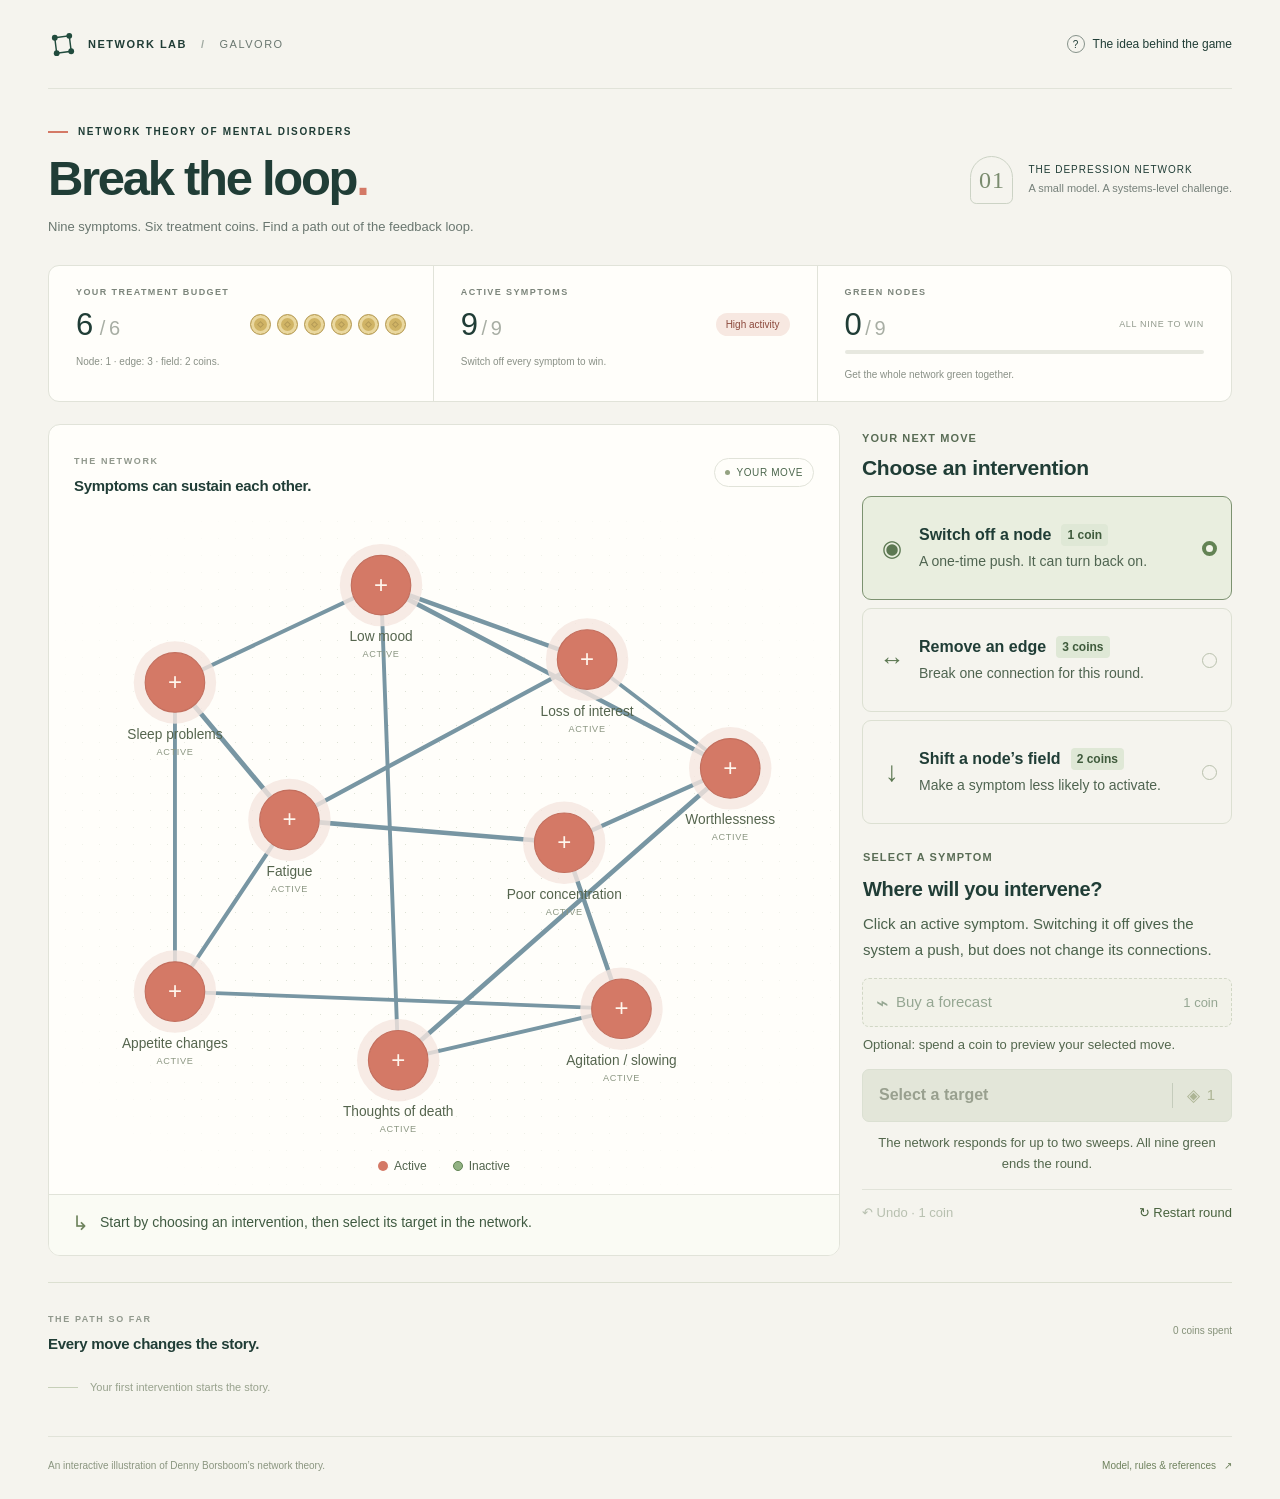
==== commit 69d217cd: "Raise edge intervention price to three coins" ====
--- a/index.html
+++ b/index.html
@@ -257,7 +257,7 @@
       </section>
 
       <section class="metrics" aria-label="Round status">
-        <div class="metric budget"><span class="metric-label">YOUR TREATMENT BUDGET</span><div class="metric-main"><span id="coin-count">6 <span class="metric-muted">/ 6</span></span><div id="coins" class="coins" aria-label="6 coins remaining"></div></div><span class="metric-foot">Node: 1 coin · edge or field: 2 coins.</span></div>
+        <div class="metric budget"><span class="metric-label">YOUR TREATMENT BUDGET</span><div class="metric-main"><span id="coin-count">6 <span class="metric-muted">/ 6</span></span><div id="coins" class="coins" aria-label="6 coins remaining"></div></div><span class="metric-foot">Node: 1 · edge: 3 · field: 2 coins.</span></div>
         <div class="metric"><span class="metric-label">ACTIVE SYMPTOMS</span><div class="metric-main"><span id="active-count">9<span class="metric-muted"> / 9</span></span><span id="state-tag" class="state-tag">High activity</span></div><span class="metric-foot">Switch off every symptom to win.</span></div>
         <div class="metric outlook-metric"><span class="metric-label">GREEN NODES</span><div class="metric-main"><span id="recovery-count">0<span class="metric-muted"> / 9</span></span><span class="target-label">ALL NINE TO WIN</span></div><div class="outlook-track" role="progressbar" aria-label="Inactive green nodes" aria-valuemin="0" aria-valuemax="9" aria-valuenow="0"><span id="recovery-fill"></span></div><span class="metric-foot">Get the whole network green together.</span></div>
       </section>
@@ -278,7 +278,7 @@
           <div class="panel-heading treatment-title"><div><span class="section-kicker">YOUR NEXT MOVE</span><h2 id="treatment-heading">Choose an intervention</h2></div></div>
           <div class="intervention-list" role="group" aria-label="Intervention type">
             <button class="intervention selected" type="button" data-type="node" aria-pressed="true"><span class="intervention-icon node-icon" aria-hidden="true">◉</span><span class="intervention-copy"><strong>Switch off a node <span class="intervention-price">1 coin</span></strong><span>A one-time push. It can turn back on.</span></span><span class="choice-indicator" aria-hidden="true"></span></button>
-            <button class="intervention" type="button" data-type="edge" aria-pressed="false"><span class="intervention-icon edge-icon" aria-hidden="true">↔</span><span class="intervention-copy"><strong>Remove an edge <span class="intervention-price">2 coins</span></strong><span>Break one connection for this round.</span></span><span class="choice-indicator" aria-hidden="true"></span></button>
+            <button class="intervention" type="button" data-type="edge" aria-pressed="false"><span class="intervention-icon edge-icon" aria-hidden="true">↔</span><span class="intervention-copy"><strong>Remove an edge <span class="intervention-price">3 coins</span></strong><span>Break one connection for this round.</span></span><span class="choice-indicator" aria-hidden="true"></span></button>
             <button class="intervention" type="button" data-type="field" aria-pressed="false"><span class="intervention-icon field-icon" aria-hidden="true">↓</span><span class="intervention-copy"><strong>Shift a node’s field <span class="intervention-price">2 coins</span></strong><span>Make a symptom less likely to activate.</span></span><span class="choice-indicator" aria-hidden="true"></span></button>
           </div>
           <div class="target-box" id="target-box"><span class="section-kicker" id="target-kicker">SELECT A SYMPTOM</span><h3 id="target-name">Where will you intervene?</h3><p id="target-description">Click a coral node in the network. Switching it off gives the system a push, but does not change its connections.</p><div id="target-detail" class="target-detail" hidden></div></div>
@@ -308,7 +308,7 @@
 
   <dialog id="learn-dialog" aria-labelledby="learn-title"><div class="dialog-content"><div class="dialog-top"><span class="eyebrow">A SHORT FIELD GUIDE</span><button class="close-button" id="close-learn" type="button" aria-label="Close the learning guide">×</button></div><h2 id="learn-title">When symptoms form a system.</h2><p class="dialog-lead">A symptom can be both a consequence and a cause. Sleep problems can contribute to fatigue; fatigue can feed other difficulties. Strong feedback can keep a network active after its original trigger has gone.</p>
     <div class="learning-grid"><section><span class="lesson-number">01</span><h3>Change a state</h3><p>A node intervention sets one symptom to <strong>inactive once</strong>. Its field and connections stay the same. If its neighbours keep supplying activation, it can switch back on—even during the next sweep.</p></section><section><span class="lesson-number">02</span><h3>Change a connection</h3><p>An edge intervention sets one interaction weight to zero for the rest of the round. It removes that direct influence in both directions. Other paths through the network remain.</p></section><section><span class="lesson-number">03</span><h3>Change a disposition</h3><p>A field intervention lowers one node’s activation parameter by 1.5 for the rest of the round. It makes activation less likely, without forcing the symptom off. You can apply it more than once to a node.</p></section></div>
-    <section class="rules-section"><h3>What counts as a win?</h3><p>Use at most six coins to get <strong>all nine nodes green at the same time</strong>. The game checks immediately after your intervention and after each response sweep. When all nine are inactive, the round ends and you earn the <strong>Loop Breaker award</strong>. One or two active symptoms still means there is work to do.</p><p><strong>Node switches cost 1 coin. Edge removals and field shifts cost 2 coins each.</strong> The six-coin budget counts what you spend. Undo costs 1 additional coin; the original action price and earlier undo fees stay spent. It restores the last active action’s network state or forecast, and is unavailable when no coins remain. You need enough coins to pay for a treatment before applying it.</p><p>A sweep is nine random node-update opportunities; a node may be chosen more than once. Each treatment is followed by up to two sweeps, stopping as soon as the whole network is green. The green-node counter shows your current progress.</p><p><strong>A forecast is an optional tip that costs one coin.</strong> Select an intervention and its target, then buy a preview. It compares the exact chance of all nine nodes being green after six sweeps with and without that intervention. This is a fixed-horizon projection of the model, not the probability of winning at any earlier checkpoint. Buying a forecast does not apply treatment or advance the network. The forecast stays available for that selection until the next treatment; a changed network needs a new forecast. Forecasts count toward your six-coin budget and final score.</p><p>Symptoms are binary and their updates are stochastic: a good forecast is not a promise. Restart reuses the same random sequence, so you can compare strategies; undo restores the random sequence, costs one coin, and keeps earlier spending charged. Forecast probabilities are calculated exactly, not estimated from repeated simulations.</p><p>The all-green goal is a game rule, not a clinical diagnostic or recovery criterion. The nine nodes group the nine depression symptom criteria; the weights and fields are illustrative, not fitted patient data or the original Cramer network.</p></section>
+    <section class="rules-section"><h3>What counts as a win?</h3><p>Use at most six coins to get <strong>all nine nodes green at the same time</strong>. The game checks immediately after your intervention and after each response sweep. When all nine are inactive, the round ends and you earn the <strong>Loop Breaker award</strong>. One or two active symptoms still means there is work to do.</p><p><strong>Node switches cost 1 coin. Edge removals cost 3 coins and field shifts cost 2 coins.</strong> The six-coin budget counts what you spend. Undo costs 1 additional coin; the original action price and earlier undo fees stay spent. It restores the last active action’s network state or forecast, and is unavailable when no coins remain. You need enough coins to pay for a treatment before applying it.</p><p>A sweep is nine random node-update opportunities; a node may be chosen more than once. Each treatment is followed by up to two sweeps, stopping as soon as the whole network is green. The green-node counter shows your current progress.</p><p><strong>A forecast is an optional tip that costs one coin.</strong> Select an intervention and its target, then buy a preview. It compares the exact chance of all nine nodes being green after six sweeps with and without that intervention. This is a fixed-horizon projection of the model, not the probability of winning at any earlier checkpoint. Buying a forecast does not apply treatment or advance the network. The forecast stays available for that selection until the next treatment; a changed network needs a new forecast. Forecasts count toward your six-coin budget and final score.</p><p>Symptoms are binary and their updates are stochastic: a good forecast is not a promise. Restart reuses the same random sequence, so you can compare strategies; undo restores the random sequence, costs one coin, and keeps earlier spending charged. Forecast probabilities are calculated exactly, not estimated from repeated simulations.</p><p>The all-green goal is a game rule, not a clinical diagnostic or recovery criterion. The nine nodes group the nine depression symptom criteria; the weights and fields are illustrative, not fitted patient data or the original Cramer network.</p></section>
     <details><summary>The model, in a little more detail</summary><div class="model-details"><p>We use a 0/1-coded Ising model. For the selected node <em>i</em>, the probability of being active on its next update is:</p><div class="formula">pᵢ = 1 / [1 + exp(−(τᵢ + Σⱼ wᵢⱼ xⱼ))]</div><p>Lowering τᵢ reduces activation, matching the NIRA activation-parameter convention. Each update chooses one node uniformly at random. This single-site Gibbs rule has stationary probability:</p><div class="formula">P(x) ∝ exp(Σᵢ τᵢ xᵢ + Σᵢ&lt;ⱼ wᵢⱼ xᵢ xⱼ)</div><p>With nine binary nodes there are 512 states. We propagate probability across all states for 54 updates to calculate the six-sweep outlook exactly. A node intervention moves the current state only; an edge or field intervention changes the transition probabilities.</p><p>This is inspired by Cramer et al.’s dynamic framework, using asynchronous updates consistent with the joint Ising distribution rather than reproducing their synchronous update rule. The supplied Epskamp chapter uses −1/+1 coding in Equation 8; our parameters are defined directly in 0/1 coding and are not copied across conventions.</p></div></details>
     <section class="references"><h3>Ideas behind the game</h3><p>Borsboom (2017). <em>A network theory of mental disorders.</em> World Psychiatry, 16, 5–13. DOI: 10.1002/wps.20375.</p><p>Cramer et al. (2016). <em>Major Depression as a Complex Dynamic System.</em> PLOS ONE, 11, e0167490. DOI: 10.1371/journal.pone.0167490.</p><p>Epskamp, Maris, Waldorp &amp; Borsboom. <em>Network Psychometrics.</em> Supplied chapter, arXiv:1609.02818v2.</p><p>Lunansky et al. <em>Intervening on psychopathology networks: Evaluating intervention targets through simulations.</em> Methods. Supplied NIRA paper.</p></section>
     <button id="back-to-game" class="primary-button" type="button">Back to the network <span aria-hidden="true">↗</span></button>
@@ -467,7 +467,7 @@
   const $ = id => document.getElementById(id);
   const svgNS = 'http://www.w3.org/2000/svg';
   const budget = 6;
-  const treatmentCosts = Object.freeze({ node: 1, edge: 2, field: 2 });
+  const treatmentCosts = Object.freeze({ node: 1, edge: 3, field: 2 });
   const forecastCost = 1;
   const undoCost = 1;
   const seed = 271828;
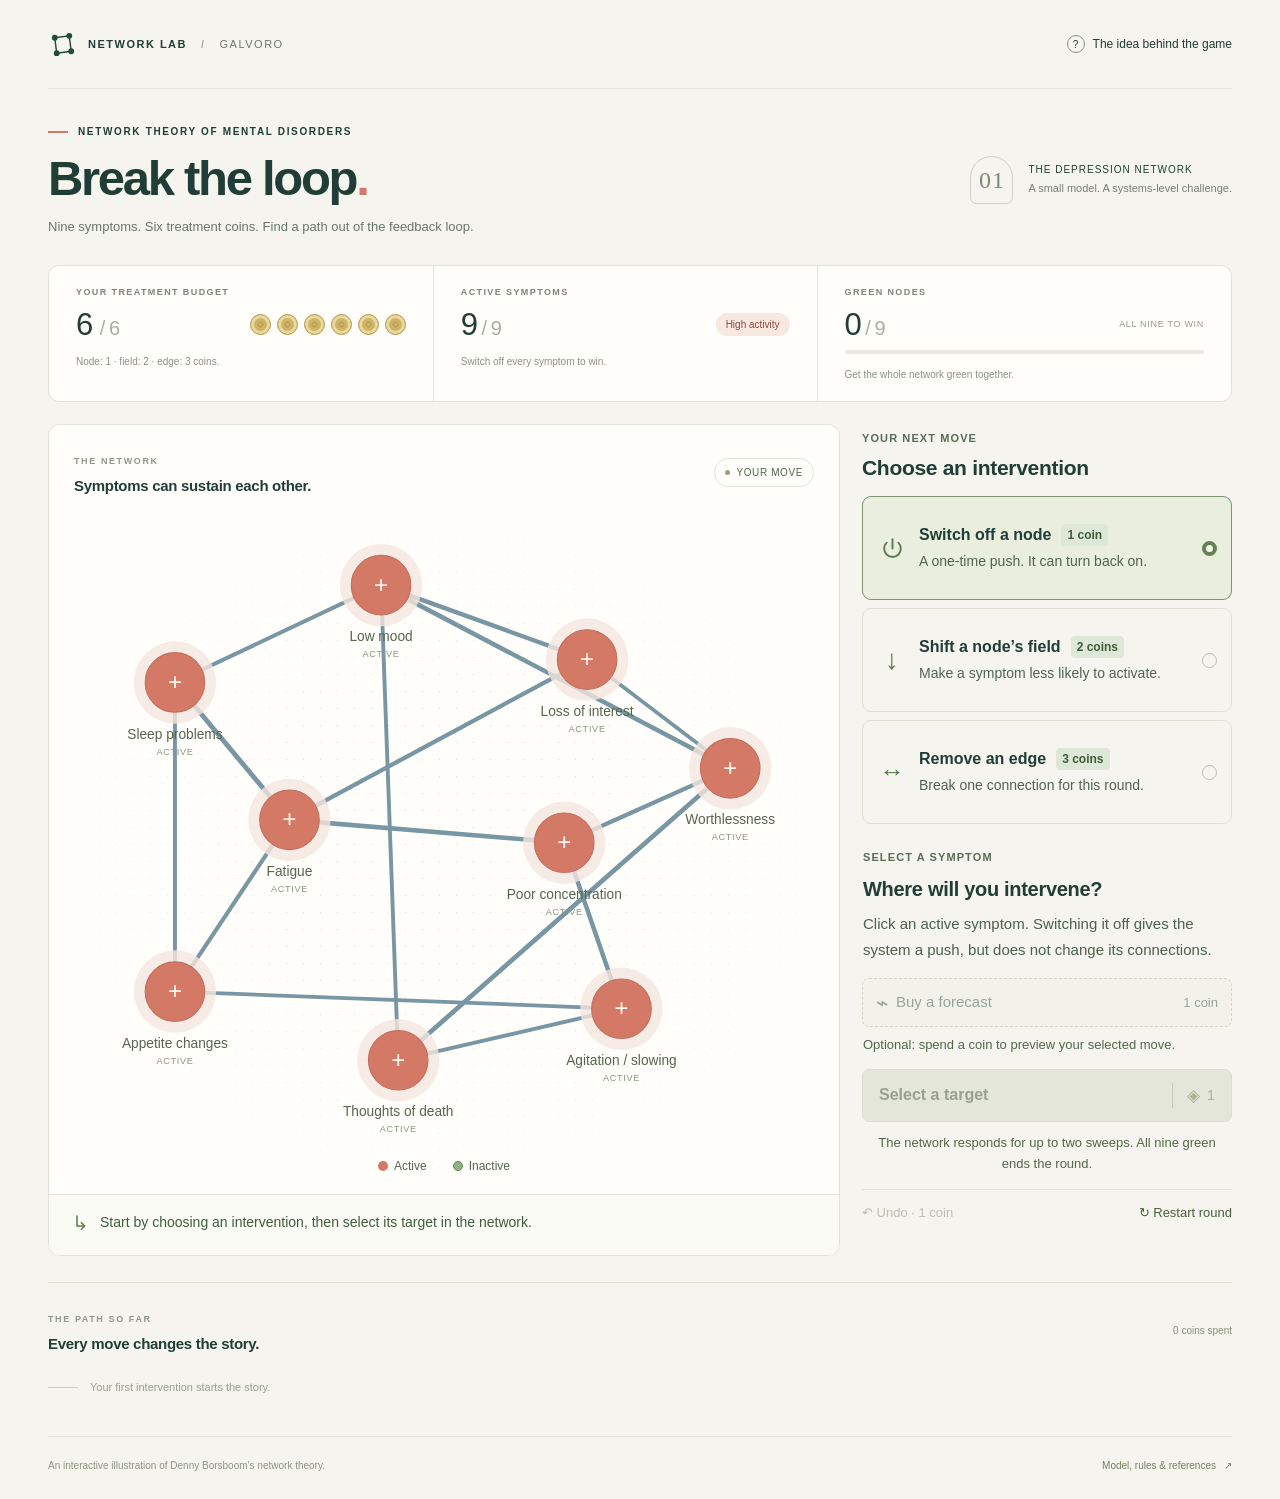
==== commit ee13794c: "Order interventions by price and use a power icon for node switching" ====
--- a/index.html
+++ b/index.html
@@ -95,6 +95,7 @@
 .intervention-copy > strong { display: flex; align-items: center; flex-wrap: wrap; gap: 6px 10px; }
 .intervention-price { display: inline-block; flex-shrink: 0; border-radius: 4px; padding: 2px 6px; font-size: 12px; line-height: 1.5; font-weight: 600; white-space: nowrap; color: #3f5b3c; background: #dfe8d6; }
 .button-cost .cost-value { font: inherit; color: inherit; }
+.node-icon svg { display: block; width: 25px; height: 25px; margin: auto; fill: none; stroke: currentColor; stroke-width: 1.8; stroke-linecap: round; stroke-linejoin: round; }
 .play-layout { grid-template-columns: minmax(0, 1fr) 370px; }
 .treatment-panel .section-kicker { font-size: 11px; color: #596c55; letter-spacing: 1.1px; }
 .treatment-title h2 { font-size: 21px; }
@@ -257,7 +258,7 @@
       </section>
 
       <section class="metrics" aria-label="Round status">
-        <div class="metric budget"><span class="metric-label">YOUR TREATMENT BUDGET</span><div class="metric-main"><span id="coin-count">6 <span class="metric-muted">/ 6</span></span><div id="coins" class="coins" aria-label="6 coins remaining"></div></div><span class="metric-foot">Node: 1 · edge: 3 · field: 2 coins.</span></div>
+        <div class="metric budget"><span class="metric-label">YOUR TREATMENT BUDGET</span><div class="metric-main"><span id="coin-count">6 <span class="metric-muted">/ 6</span></span><div id="coins" class="coins" aria-label="6 coins remaining"></div></div><span class="metric-foot">Node: 1 · field: 2 · edge: 3 coins.</span></div>
         <div class="metric"><span class="metric-label">ACTIVE SYMPTOMS</span><div class="metric-main"><span id="active-count">9<span class="metric-muted"> / 9</span></span><span id="state-tag" class="state-tag">High activity</span></div><span class="metric-foot">Switch off every symptom to win.</span></div>
         <div class="metric outlook-metric"><span class="metric-label">GREEN NODES</span><div class="metric-main"><span id="recovery-count">0<span class="metric-muted"> / 9</span></span><span class="target-label">ALL NINE TO WIN</span></div><div class="outlook-track" role="progressbar" aria-label="Inactive green nodes" aria-valuemin="0" aria-valuemax="9" aria-valuenow="0"><span id="recovery-fill"></span></div><span class="metric-foot">Get the whole network green together.</span></div>
       </section>
@@ -277,9 +278,9 @@
         <aside class="treatment-panel" aria-labelledby="treatment-heading">
           <div class="panel-heading treatment-title"><div><span class="section-kicker">YOUR NEXT MOVE</span><h2 id="treatment-heading">Choose an intervention</h2></div></div>
           <div class="intervention-list" role="group" aria-label="Intervention type">
-            <button class="intervention selected" type="button" data-type="node" aria-pressed="true"><span class="intervention-icon node-icon" aria-hidden="true">◉</span><span class="intervention-copy"><strong>Switch off a node <span class="intervention-price">1 coin</span></strong><span>A one-time push. It can turn back on.</span></span><span class="choice-indicator" aria-hidden="true"></span></button>
+            <button class="intervention selected" type="button" data-type="node" aria-pressed="true"><span class="intervention-icon node-icon" aria-hidden="true"><svg viewBox="0 0 24 24" focusable="false"><path d="M12 3v9M6.4 6.4a8 8 0 1 0 11.2 0"/></svg></span><span class="intervention-copy"><strong>Switch off a node <span class="intervention-price">1 coin</span></strong><span>A one-time push. It can turn back on.</span></span><span class="choice-indicator" aria-hidden="true"></span></button>
+            <button class="intervention" type="button" data-type="field" aria-pressed="false"><span class="intervention-icon field-icon" aria-hidden="true">↓</span><span class="intervention-copy"><strong>Shift a node’s field <span class="intervention-price">2 coins</span></strong><span>Make a symptom less likely to activate.</span></span><span class="choice-indicator" aria-hidden="true"></span></button>
             <button class="intervention" type="button" data-type="edge" aria-pressed="false"><span class="intervention-icon edge-icon" aria-hidden="true">↔</span><span class="intervention-copy"><strong>Remove an edge <span class="intervention-price">3 coins</span></strong><span>Break one connection for this round.</span></span><span class="choice-indicator" aria-hidden="true"></span></button>
-            <button class="intervention" type="button" data-type="field" aria-pressed="false"><span class="intervention-icon field-icon" aria-hidden="true">↓</span><span class="intervention-copy"><strong>Shift a node’s field <span class="intervention-price">2 coins</span></strong><span>Make a symptom less likely to activate.</span></span><span class="choice-indicator" aria-hidden="true"></span></button>
           </div>
           <div class="target-box" id="target-box"><span class="section-kicker" id="target-kicker">SELECT A SYMPTOM</span><h3 id="target-name">Where will you intervene?</h3><p id="target-description">Click a coral node in the network. Switching it off gives the system a push, but does not change its connections.</p><div id="target-detail" class="target-detail" hidden></div></div>
           <div class="forecast-area"><button id="buy-forecast" class="forecast-button" type="button" disabled><span><span aria-hidden="true">⌁</span> Buy a forecast</span><span>1 coin</span></button><p id="forecast-note" class="forecast-note">Optional: spend a coin to preview your selected move.</p><div id="forecast-result" class="forecast-result" hidden aria-live="polite"></div></div>
@@ -307,8 +308,8 @@
   </dialog>
 
   <dialog id="learn-dialog" aria-labelledby="learn-title"><div class="dialog-content"><div class="dialog-top"><span class="eyebrow">A SHORT FIELD GUIDE</span><button class="close-button" id="close-learn" type="button" aria-label="Close the learning guide">×</button></div><h2 id="learn-title">When symptoms form a system.</h2><p class="dialog-lead">A symptom can be both a consequence and a cause. Sleep problems can contribute to fatigue; fatigue can feed other difficulties. Strong feedback can keep a network active after its original trigger has gone.</p>
-    <div class="learning-grid"><section><span class="lesson-number">01</span><h3>Change a state</h3><p>A node intervention sets one symptom to <strong>inactive once</strong>. Its field and connections stay the same. If its neighbours keep supplying activation, it can switch back on—even during the next sweep.</p></section><section><span class="lesson-number">02</span><h3>Change a connection</h3><p>An edge intervention sets one interaction weight to zero for the rest of the round. It removes that direct influence in both directions. Other paths through the network remain.</p></section><section><span class="lesson-number">03</span><h3>Change a disposition</h3><p>A field intervention lowers one node’s activation parameter by 1.5 for the rest of the round. It makes activation less likely, without forcing the symptom off. You can apply it more than once to a node.</p></section></div>
-    <section class="rules-section"><h3>What counts as a win?</h3><p>Use at most six coins to get <strong>all nine nodes green at the same time</strong>. The game checks immediately after your intervention and after each response sweep. When all nine are inactive, the round ends and you earn the <strong>Loop Breaker award</strong>. One or two active symptoms still means there is work to do.</p><p><strong>Node switches cost 1 coin. Edge removals cost 3 coins and field shifts cost 2 coins.</strong> The six-coin budget counts what you spend. Undo costs 1 additional coin; the original action price and earlier undo fees stay spent. It restores the last active action’s network state or forecast, and is unavailable when no coins remain. You need enough coins to pay for a treatment before applying it.</p><p>A sweep is nine random node-update opportunities; a node may be chosen more than once. Each treatment is followed by up to two sweeps, stopping as soon as the whole network is green. The green-node counter shows your current progress.</p><p><strong>A forecast is an optional tip that costs one coin.</strong> Select an intervention and its target, then buy a preview. It compares the exact chance of all nine nodes being green after six sweeps with and without that intervention. This is a fixed-horizon projection of the model, not the probability of winning at any earlier checkpoint. Buying a forecast does not apply treatment or advance the network. The forecast stays available for that selection until the next treatment; a changed network needs a new forecast. Forecasts count toward your six-coin budget and final score.</p><p>Symptoms are binary and their updates are stochastic: a good forecast is not a promise. Restart reuses the same random sequence, so you can compare strategies; undo restores the random sequence, costs one coin, and keeps earlier spending charged. Forecast probabilities are calculated exactly, not estimated from repeated simulations.</p><p>The all-green goal is a game rule, not a clinical diagnostic or recovery criterion. The nine nodes group the nine depression symptom criteria; the weights and fields are illustrative, not fitted patient data or the original Cramer network.</p></section>
+    <div class="learning-grid"><section><span class="lesson-number">01</span><h3>Change a state</h3><p>A node intervention sets one symptom to <strong>inactive once</strong>. Its field and connections stay the same. If its neighbours keep supplying activation, it can switch back on—even during the next sweep.</p></section><section><span class="lesson-number">02</span><h3>Change a disposition</h3><p>A field intervention lowers one node’s activation parameter by 1.5 for the rest of the round. It makes activation less likely, without forcing the symptom off. You can apply it more than once to a node.</p></section><section><span class="lesson-number">03</span><h3>Change a connection</h3><p>An edge intervention sets one interaction weight to zero for the rest of the round. It removes that direct influence in both directions. Other paths through the network remain.</p></section></div>
+    <section class="rules-section"><h3>What counts as a win?</h3><p>Use at most six coins to get <strong>all nine nodes green at the same time</strong>. The game checks immediately after your intervention and after each response sweep. When all nine are inactive, the round ends and you earn the <strong>Loop Breaker award</strong>. One or two active symptoms still means there is work to do.</p><p><strong>Node switches cost 1 coin. Field shifts cost 2 coins and edge removals cost 3 coins.</strong> The six-coin budget counts what you spend. Undo costs 1 additional coin; the original action price and earlier undo fees stay spent. It restores the last active action’s network state or forecast, and is unavailable when no coins remain. You need enough coins to pay for a treatment before applying it.</p><p>A sweep is nine random node-update opportunities; a node may be chosen more than once. Each treatment is followed by up to two sweeps, stopping as soon as the whole network is green. The green-node counter shows your current progress.</p><p><strong>A forecast is an optional tip that costs one coin.</strong> Select an intervention and its target, then buy a preview. It compares the exact chance of all nine nodes being green after six sweeps with and without that intervention. This is a fixed-horizon projection of the model, not the probability of winning at any earlier checkpoint. Buying a forecast does not apply treatment or advance the network. The forecast stays available for that selection until the next treatment; a changed network needs a new forecast. Forecasts count toward your six-coin budget and final score.</p><p>Symptoms are binary and their updates are stochastic: a good forecast is not a promise. Restart reuses the same random sequence, so you can compare strategies; undo restores the random sequence, costs one coin, and keeps earlier spending charged. Forecast probabilities are calculated exactly, not estimated from repeated simulations.</p><p>The all-green goal is a game rule, not a clinical diagnostic or recovery criterion. The nine nodes group the nine depression symptom criteria; the weights and fields are illustrative, not fitted patient data or the original Cramer network.</p></section>
     <details><summary>The model, in a little more detail</summary><div class="model-details"><p>We use a 0/1-coded Ising model. For the selected node <em>i</em>, the probability of being active on its next update is:</p><div class="formula">pᵢ = 1 / [1 + exp(−(τᵢ + Σⱼ wᵢⱼ xⱼ))]</div><p>Lowering τᵢ reduces activation, matching the NIRA activation-parameter convention. Each update chooses one node uniformly at random. This single-site Gibbs rule has stationary probability:</p><div class="formula">P(x) ∝ exp(Σᵢ τᵢ xᵢ + Σᵢ&lt;ⱼ wᵢⱼ xᵢ xⱼ)</div><p>With nine binary nodes there are 512 states. We propagate probability across all states for 54 updates to calculate the six-sweep outlook exactly. A node intervention moves the current state only; an edge or field intervention changes the transition probabilities.</p><p>This is inspired by Cramer et al.’s dynamic framework, using asynchronous updates consistent with the joint Ising distribution rather than reproducing their synchronous update rule. The supplied Epskamp chapter uses −1/+1 coding in Equation 8; our parameters are defined directly in 0/1 coding and are not copied across conventions.</p></div></details>
     <section class="references"><h3>Ideas behind the game</h3><p>Borsboom (2017). <em>A network theory of mental disorders.</em> World Psychiatry, 16, 5–13. DOI: 10.1002/wps.20375.</p><p>Cramer et al. (2016). <em>Major Depression as a Complex Dynamic System.</em> PLOS ONE, 11, e0167490. DOI: 10.1371/journal.pone.0167490.</p><p>Epskamp, Maris, Waldorp &amp; Borsboom. <em>Network Psychometrics.</em> Supplied chapter, arXiv:1609.02818v2.</p><p>Lunansky et al. <em>Intervening on psychopathology networks: Evaluating intervention targets through simulations.</em> Methods. Supplied NIRA paper.</p></section>
     <button id="back-to-game" class="primary-button" type="button">Back to the network <span aria-hidden="true">↗</span></button>
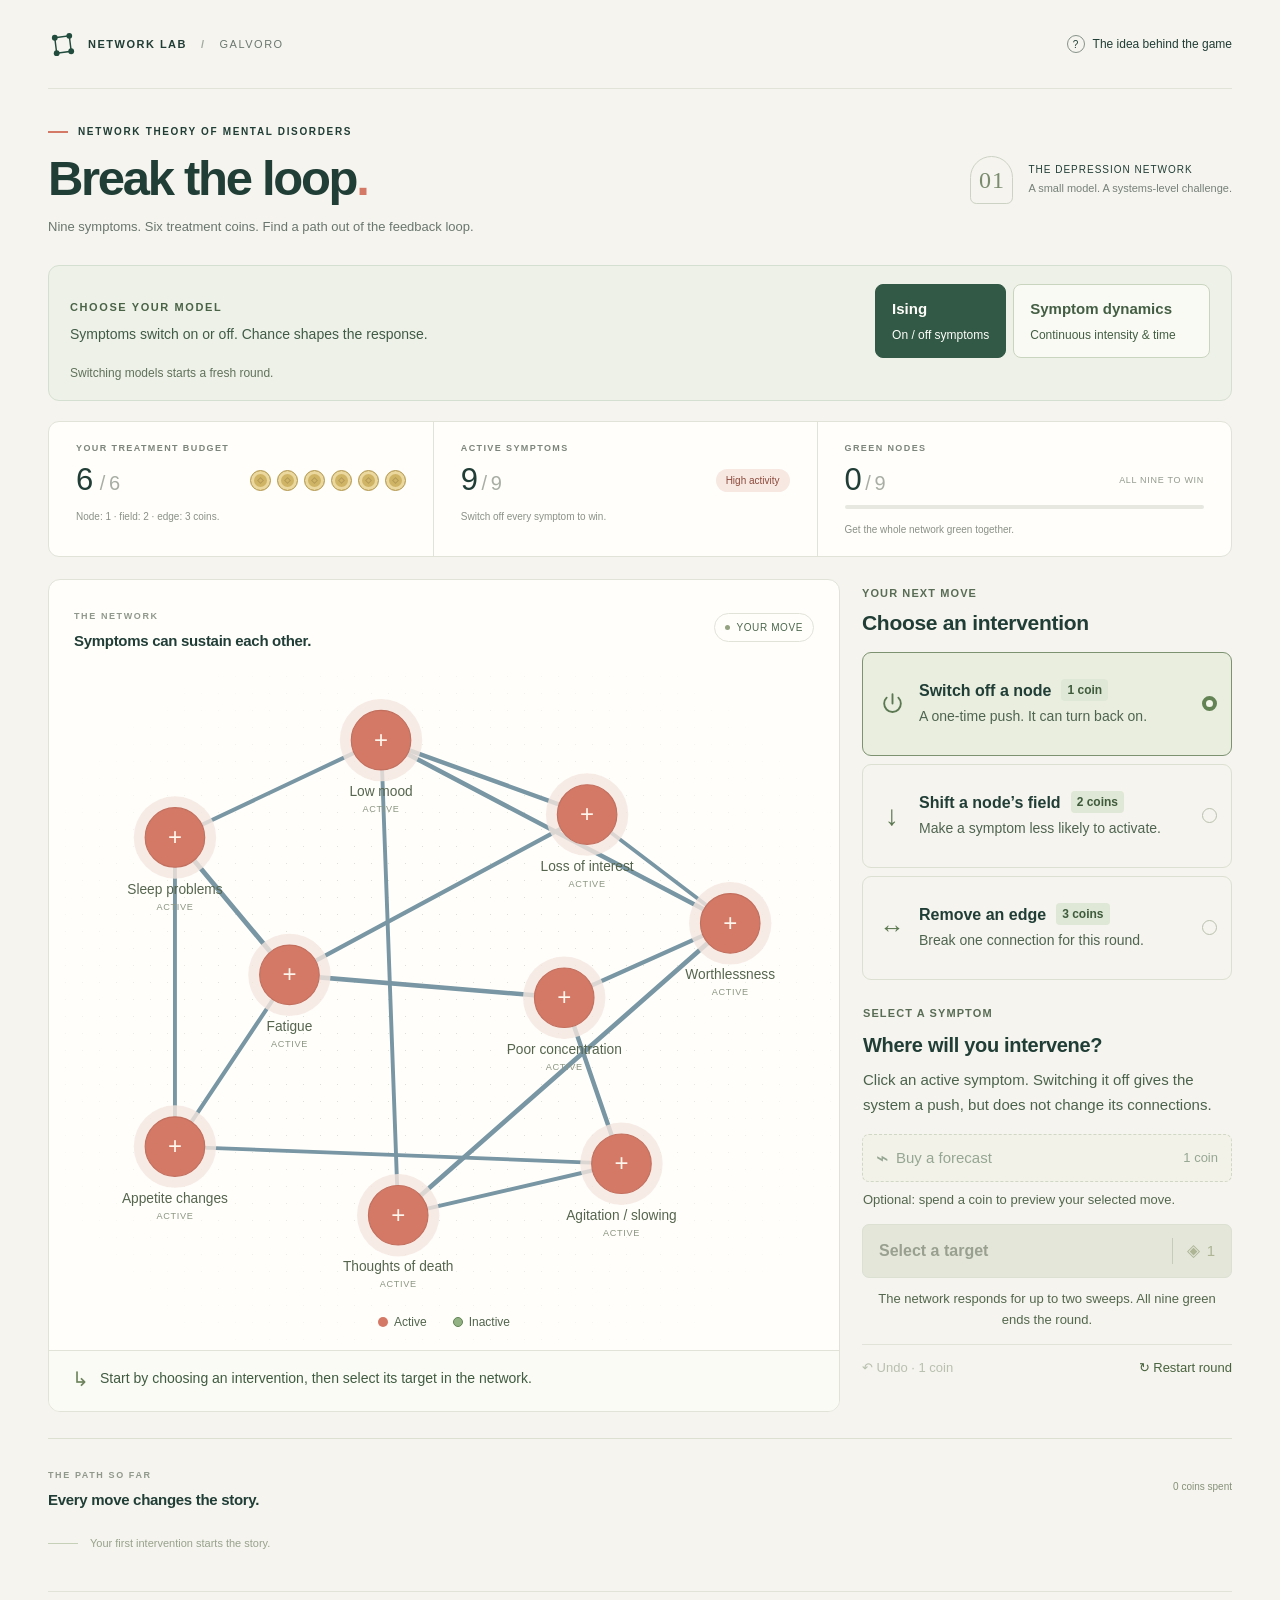
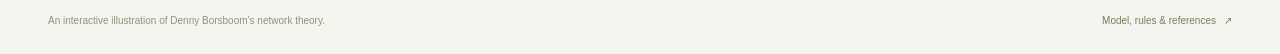
==== commit 04034f09: "Add continuous symptom dynamics and one-coin interventions" ====
--- a/index.html
+++ b/index.html
@@ -4,7 +4,7 @@
   <meta charset="utf-8">
   <meta name="viewport" content="width=device-width, initial-scale=1">
   <meta name="theme-color" content="#f5f4ee">
-  <meta name="description" content="A small strategy game about symptom feedback, depression networks, and three ways to intervene.">
+  <meta name="description" content="A small strategy game about symptom feedback, depression networks, and ways to intervene.">
   <title>Break the Loop · A network theory game</title>
   <link rel="icon" href="[data-uri]" type="image/svg+xml">
   <style>
@@ -242,6 +242,93 @@
   .award-score { font-size: 12px; }
 }
 
+/* Two ways to play the same intervention challenge. */
+.model-picker { display: grid; grid-template-columns: minmax(0, 1fr) auto; align-items: center; gap: 6px 24px; padding: 18px 21px; margin: 0 0 20px; border: 1px solid #d5dfd1; border-radius: 11px; background: #eef1e7; }
+.model-picker .section-kicker { color: #4a6347; font-size: 11px; }
+.model-picker p { font-size: 14px; color: #405b48; line-height: 1.6; margin: 6px 0 0; max-width: 480px; }
+.model-picker > small { font-size: 12px; color: #60725b; grid-column: 1 / -1; }
+.model-options { display: grid; grid-template-columns: 1fr 1.5fr; gap: 7px; }
+.model-options button { border: 1px solid #c9d5bf; border-radius: 8px; padding: 13px 16px; text-align: left; color: #435e43; background: #f9faf4; cursor: pointer; font: inherit; }
+.model-options button strong, .model-options button span { display: block; }
+.model-options button strong { font-size: 15px; font-weight: 600; }
+.model-options button span { margin-top: 5px; font-size: 12px; }
+.model-options button[aria-pressed="true"] { background: #315945; border-color: #315945; color: #fffefa; }
+.model-options button:hover:not(:disabled):not([aria-pressed="true"]) { border-color: #5e7f59; background: #e7eddc; }
+.model-options button:disabled { cursor: wait; }
+.time-panel { margin: 12px 23px 0; padding: 16px 17px 13px; background: #f0f3ed; border: 1px solid #d9e3d4; border-radius: 9px; }
+.time-panel[hidden], .graph-key[hidden] { display: none; }
+.time-heading { display: flex; justify-content: space-between; align-items: center; flex-wrap: wrap; gap: 12px; }
+.time-heading > div:first-child { display: flex; flex-wrap: wrap; align-items: center; gap: 7px 12px; }
+.time-heading .section-kicker { width: 100%; font-size: 10px; color: #53704d; }
+#model-time { font-size: 22px; font-weight: 550; font-variant-numeric: tabular-nums; color: #2e5140; }
+#time-status { font-size: 12px; color: #4d6552; }
+.time-actions { display: flex; gap: 7px; }
+.time-actions .text-button { border: 1px solid #b8cbb0; border-radius: 6px; background: #fffefa; padding: 9px 11px; font-size: 13px; color: #315b40; white-space: nowrap; }
+.time-actions .text-button:disabled { opacity: .45; cursor: default; }
+.time-track { height: 4px; overflow: hidden; background: #dbe4d4; border-radius: 4px; margin: 13px 0 16px; }
+#time-fill { display: block; width: 0; height: 100%; background: #6d9061; transition: width .1s linear; }
+.trace-heading { display: flex; justify-content: space-between; font-size: 12px; color: #50644c; }
+.trace-heading strong { color: #365743; font-weight: 600; font-variant-numeric: tabular-nums; }
+#level-trace { display: block; width: 100%; height: 46px; margin-top: 3px; overflow: visible; }
+#level-trace path { fill: none; stroke: #64859a; stroke-width: 2; vector-effect: non-scaling-stroke; }
+#level-trace .trace-green { stroke: #b4c7a9; stroke-dasharray: 4 5; stroke-width: 1; }
+.time-panel p { color: #546a50; font-size: 12px; line-height: 1.65; margin: 8px 0 0; }
+.continuous-model .edge-visible, .continuous-model .edge-hit, .continuous-model .edge-removal { fill: none; }
+.continuous-model .node-symbol { font-size: 17px; font-weight: 650; fill: #3e4033; }
+.continuous-model .node-body { transition: fill .2s linear; }
+.continuous-model .node-mini { font-size: 10px; fill: #52674d; letter-spacing: .5px; }
+.continuous-model .node-halo { fill: #f0ede1; }
+.continuous-model .inactive .node-halo { fill: #e0ebd8; }
+.continuous-model .reactivated .action-wave { animation: none; }
+.continuous-key { gap: 14px; }
+.intensity-scale { width: 100px; height: 8px; border-radius: 10px; background: linear-gradient(90deg, #92b283, #dac89b, #d47966); }
+.forecast-levels { color: #315844 !important; font-weight: 600; }
+@media (max-width: 1050px) {
+  .model-picker { grid-template-columns: 1fr; gap: 12px; }
+  .model-options { max-width: 490px; }
+  .model-picker > small { grid-column: 1; }
+  .time-panel { margin-left: 16px; margin-right: 16px; }
+}
+@media (max-width: 760px) {
+  .model-picker { padding: 17px 14px; }
+  .model-options { width: 100%; }
+  .model-options button { padding: 12px 10px; }
+  .model-options button strong { font-size: 14px; }
+  .model-options button span { font-size: 11px; line-height: 1.5; }
+  .time-heading { gap: 10px; }
+  .time-heading > div:first-child { width: 100%; }
+  .time-actions { width: 100%; }
+  .time-actions .text-button { flex: 1; padding: 10px 8px; font-size: 13px; }
+  .time-panel { margin: 12px 14px 0; padding: 14px 13px 12px; }
+  .continuous-key { gap: 8px; font-size: 11px; }
+  .intensity-scale { width: 45px; }
+  .continuous-model .node-symbol { font-size: 20px; }
+  .continuous-model .node-mini { font-size: 11px; }
+}
+@media (prefers-reduced-motion: reduce) {
+  .continuous-model .node-body, #time-fill { transition: none; }
+}
+
+/* Keep labels legible where an influence passes close underneath. */
+.continuous-model .node-label,
+.continuous-model .node-mini {
+  paint-order: stroke fill;
+  stroke: var(--white);
+  stroke-width: 4px;
+  stroke-linejoin: round;
+}
+
+/* Self-feedback is distinct from the arrows between symptoms. */
+.intervention[hidden] { display: none; }
+.self-loop-path { fill: none; stroke: #6b8564; stroke-width: 2; pointer-events: none; }
+.self-loop-hit { fill: none; stroke: transparent; stroke-width: 14; cursor: pointer; }
+.self-loop:hover .self-loop-path,
+.self-loop:focus-visible .self-loop-path,
+.self-loop-selected .self-loop-path { stroke: #355d3f; stroke-width: 3; }
+.self-loop:focus-visible { outline: none; }
+.self-loop-lowered .self-loop-path { stroke: #8c9e85; stroke-dasharray: 4 3; }
+.self-loop-selected .self-loop-path { stroke: #355d3f; }
+
 </style>
 </head>
 <body>
@@ -257,9 +344,18 @@
         <div class="round-label"><span class="round-marker">01</span><span>THE DEPRESSION NETWORK<small>A small model. A systems-level challenge.</small></span></div>
       </section>
 
+      <section class="model-picker" aria-label="Underlying model">
+        <div><span class="section-kicker">CHOOSE YOUR MODEL</span><p id="model-summary">Symptoms switch on or off. Chance shapes the response.</p></div>
+        <div class="model-options" role="group" aria-label="Model choice">
+          <button type="button" data-model="ising" aria-pressed="true"><strong>Ising</strong><span>On / off symptoms</span></button>
+          <button type="button" data-model="dynamics" aria-pressed="false"><strong>Symptom dynamics</strong><span>Continuous intensity &amp; time</span></button>
+        </div>
+        <small>Switching models starts a fresh round.</small>
+      </section>
+
       <section class="metrics" aria-label="Round status">
-        <div class="metric budget"><span class="metric-label">YOUR TREATMENT BUDGET</span><div class="metric-main"><span id="coin-count">6 <span class="metric-muted">/ 6</span></span><div id="coins" class="coins" aria-label="6 coins remaining"></div></div><span class="metric-foot">Node: 1 · field: 2 · edge: 3 coins.</span></div>
-        <div class="metric"><span class="metric-label">ACTIVE SYMPTOMS</span><div class="metric-main"><span id="active-count">9<span class="metric-muted"> / 9</span></span><span id="state-tag" class="state-tag">High activity</span></div><span class="metric-foot">Switch off every symptom to win.</span></div>
+        <div class="metric budget"><span class="metric-label">YOUR TREATMENT BUDGET</span><div class="metric-main"><span id="coin-count">6 <span class="metric-muted">/ 6</span></span><div id="coins" class="coins" aria-label="6 coins remaining"></div></div><span id="budget-costs" class="metric-foot">Node: 1 · field: 2 · edge: 3 coins.</span></div>
+        <div class="metric"><span id="activity-label" class="metric-label">ACTIVE SYMPTOMS</span><div class="metric-main"><span id="active-count">9<span class="metric-muted"> / 9</span></span><span id="state-tag" class="state-tag">High activity</span></div><span id="activity-goal" class="metric-foot">Switch off every symptom to win.</span></div>
         <div class="metric outlook-metric"><span class="metric-label">GREEN NODES</span><div class="metric-main"><span id="recovery-count">0<span class="metric-muted"> / 9</span></span><span class="target-label">ALL NINE TO WIN</span></div><div class="outlook-track" role="progressbar" aria-label="Inactive green nodes" aria-valuemin="0" aria-valuemax="9" aria-valuenow="0"><span id="recovery-fill"></span></div><span class="metric-foot">Get the whole network green together.</span></div>
       </section>
 
@@ -271,7 +367,14 @@
             <div class="award-copy"><span class="section-kicker">LOOP BREAKER AWARD</span><h2>You broke the loop.</h2><p>All nine nodes are green.</p><span id="award-score" class="award-score"></span></div>
           </div>
           <div id="victory-confetti" class="victory-confetti" aria-hidden="true"></div>
-          <div class="network-stage"><svg id="network" viewBox="60 25 690 570" role="group" aria-label="Interactive depression symptom network"></svg><div class="graph-key"><span><i class="key-dot active-dot"></i>Active</span><span><i class="key-dot inactive-dot"></i>Inactive</span></div></div>
+          <div id="time-panel" class="time-panel" hidden>
+            <div class="time-heading"><div><span class="section-kicker">MODEL TIME</span><strong id="model-time">t = 0.0</strong><span id="time-status">Paused · choose a move</span></div><div class="time-actions"><button id="watch-time" class="text-button" type="button">▷ Watch +10</button><button id="pause-time" class="text-button" type="button" disabled>Ⅱ Pause</button></div></div>
+            <div class="time-track" role="progressbar" aria-label="Current time window" aria-valuemin="0" aria-valuemax="100" aria-valuenow="0"><span id="time-fill"></span></div>
+            <div class="trace-heading"><span>Average symptom intensity</span><strong id="mean-level">92%</strong></div>
+            <svg id="level-trace" viewBox="0 0 600 52" role="img" aria-label="Average symptom intensity over model time"><path class="trace-green" d="M0 47H600"/><path id="level-trace-line" d=""/></svg>
+            <p>Time pauses between moves. Watch +10 lets time pass without treatment or a coin charge. Units are model time, not days.</p>
+          </div>
+          <div class="network-stage"><svg id="network" viewBox="60 25 690 570" role="group" aria-label="Interactive depression symptom network"></svg><div id="binary-key" class="graph-key"><span><i class="key-dot active-dot"></i>Active</span><span><i class="key-dot inactive-dot"></i>Inactive</span></div><div id="continuous-key" class="graph-key continuous-key" hidden><span><i class="key-dot inactive-dot"></i>Green ≤ 10%</span><span class="intensity-scale" aria-hidden="true"></span><span><i class="key-dot active-dot"></i>High intensity</span></div></div>
           <div id="turn-message" class="turn-message" role="status" aria-live="polite"><span class="message-icon" aria-hidden="true">↳</span><span>Start by choosing an intervention, then select its target in the network.</span></div>
         </section>
 
@@ -279,13 +382,14 @@
           <div class="panel-heading treatment-title"><div><span class="section-kicker">YOUR NEXT MOVE</span><h2 id="treatment-heading">Choose an intervention</h2></div></div>
           <div class="intervention-list" role="group" aria-label="Intervention type">
             <button class="intervention selected" type="button" data-type="node" aria-pressed="true"><span class="intervention-icon node-icon" aria-hidden="true"><svg viewBox="0 0 24 24" focusable="false"><path d="M12 3v9M6.4 6.4a8 8 0 1 0 11.2 0"/></svg></span><span class="intervention-copy"><strong>Switch off a node <span class="intervention-price">1 coin</span></strong><span>A one-time push. It can turn back on.</span></span><span class="choice-indicator" aria-hidden="true"></span></button>
+            <button class="intervention" type="button" data-type="self" aria-pressed="false" hidden><span class="intervention-icon self-icon" aria-hidden="true">↻</span><span class="intervention-copy"><strong>Lower self-feedback <span class="intervention-price">1 coin</span></strong><span>Lower the loop from 0.30 to 0.10 for this round.</span></span><span class="choice-indicator" aria-hidden="true"></span></button>
             <button class="intervention" type="button" data-type="field" aria-pressed="false"><span class="intervention-icon field-icon" aria-hidden="true">↓</span><span class="intervention-copy"><strong>Shift a node’s field <span class="intervention-price">2 coins</span></strong><span>Make a symptom less likely to activate.</span></span><span class="choice-indicator" aria-hidden="true"></span></button>
             <button class="intervention" type="button" data-type="edge" aria-pressed="false"><span class="intervention-icon edge-icon" aria-hidden="true">↔</span><span class="intervention-copy"><strong>Remove an edge <span class="intervention-price">3 coins</span></strong><span>Break one connection for this round.</span></span><span class="choice-indicator" aria-hidden="true"></span></button>
           </div>
           <div class="target-box" id="target-box"><span class="section-kicker" id="target-kicker">SELECT A SYMPTOM</span><h3 id="target-name">Where will you intervene?</h3><p id="target-description">Click a coral node in the network. Switching it off gives the system a push, but does not change its connections.</p><div id="target-detail" class="target-detail" hidden></div></div>
           <div class="forecast-area"><button id="buy-forecast" class="forecast-button" type="button" disabled><span><span aria-hidden="true">⌁</span> Buy a forecast</span><span>1 coin</span></button><p id="forecast-note" class="forecast-note">Optional: spend a coin to preview your selected move.</p><div id="forecast-result" class="forecast-result" hidden aria-live="polite"></div></div>
           <button id="apply" class="primary-button" type="button" disabled><span id="apply-label">Select a target</span><span class="button-cost"><span aria-hidden="true">◈</span> <span id="treatment-cost" class="cost-value">1</span></span></button>
-          <p class="timing-note">The network responds for up to two sweeps. All nine green ends the round.</p>
+          <p id="timing-note" class="timing-note">The network responds for up to two sweeps. All nine green ends the round.</p>
           <div class="round-actions"><button id="undo" class="text-button" type="button" disabled>↶ Undo · 1 coin</button><button id="restart" class="text-button" type="button">↻ Restart round</button></div>
           <div id="result" class="result" role="status" hidden></div>
         </aside>
@@ -308,10 +412,11 @@
   </dialog>
 
   <dialog id="learn-dialog" aria-labelledby="learn-title"><div class="dialog-content"><div class="dialog-top"><span class="eyebrow">A SHORT FIELD GUIDE</span><button class="close-button" id="close-learn" type="button" aria-label="Close the learning guide">×</button></div><h2 id="learn-title">When symptoms form a system.</h2><p class="dialog-lead">A symptom can be both a consequence and a cause. Sleep problems can contribute to fatigue; fatigue can feed other difficulties. Strong feedback can keep a network active after its original trigger has gone.</p>
-    <div class="learning-grid"><section><span class="lesson-number">01</span><h3>Change a state</h3><p>A node intervention sets one symptom to <strong>inactive once</strong>. Its field and connections stay the same. If its neighbours keep supplying activation, it can switch back on—even during the next sweep.</p></section><section><span class="lesson-number">02</span><h3>Change a disposition</h3><p>A field intervention lowers one node’s activation parameter by 1.5 for the rest of the round. It makes activation less likely, without forcing the symptom off. You can apply it more than once to a node.</p></section><section><span class="lesson-number">03</span><h3>Change a connection</h3><p>An edge intervention sets one interaction weight to zero for the rest of the round. It removes that direct influence in both directions. Other paths through the network remain.</p></section></div>
-    <section class="rules-section"><h3>What counts as a win?</h3><p>Use at most six coins to get <strong>all nine nodes green at the same time</strong>. The game checks immediately after your intervention and after each response sweep. When all nine are inactive, the round ends and you earn the <strong>Loop Breaker award</strong>. One or two active symptoms still means there is work to do.</p><p><strong>Node switches cost 1 coin. Field shifts cost 2 coins and edge removals cost 3 coins.</strong> The six-coin budget counts what you spend. Undo costs 1 additional coin; the original action price and earlier undo fees stay spent. It restores the last active action’s network state or forecast, and is unavailable when no coins remain. You need enough coins to pay for a treatment before applying it.</p><p>A sweep is nine random node-update opportunities; a node may be chosen more than once. Each treatment is followed by up to two sweeps, stopping as soon as the whole network is green. The green-node counter shows your current progress.</p><p><strong>A forecast is an optional tip that costs one coin.</strong> Select an intervention and its target, then buy a preview. It compares the exact chance of all nine nodes being green after six sweeps with and without that intervention. This is a fixed-horizon projection of the model, not the probability of winning at any earlier checkpoint. Buying a forecast does not apply treatment or advance the network. The forecast stays available for that selection until the next treatment; a changed network needs a new forecast. Forecasts count toward your six-coin budget and final score.</p><p>Symptoms are binary and their updates are stochastic: a good forecast is not a promise. Restart reuses the same random sequence, so you can compare strategies; undo restores the random sequence, costs one coin, and keeps earlier spending charged. Forecast probabilities are calculated exactly, not estimated from repeated simulations.</p><p>The all-green goal is a game rule, not a clinical diagnostic or recovery criterion. The nine nodes group the nine depression symptom criteria; the weights and fields are illustrative, not fitted patient data or the original Cramer network.</p></section>
-    <details><summary>The model, in a little more detail</summary><div class="model-details"><p>We use a 0/1-coded Ising model. For the selected node <em>i</em>, the probability of being active on its next update is:</p><div class="formula">pᵢ = 1 / [1 + exp(−(τᵢ + Σⱼ wᵢⱼ xⱼ))]</div><p>Lowering τᵢ reduces activation, matching the NIRA activation-parameter convention. Each update chooses one node uniformly at random. This single-site Gibbs rule has stationary probability:</p><div class="formula">P(x) ∝ exp(Σᵢ τᵢ xᵢ + Σᵢ&lt;ⱼ wᵢⱼ xᵢ xⱼ)</div><p>With nine binary nodes there are 512 states. We propagate probability across all states for 54 updates to calculate the six-sweep outlook exactly. A node intervention moves the current state only; an edge or field intervention changes the transition probabilities.</p><p>This is inspired by Cramer et al.’s dynamic framework, using asynchronous updates consistent with the joint Ising distribution rather than reproducing their synchronous update rule. The supplied Epskamp chapter uses −1/+1 coding in Equation 8; our parameters are defined directly in 0/1 coding and are not copied across conventions.</p></div></details>
-    <section class="references"><h3>Ideas behind the game</h3><p>Borsboom (2017). <em>A network theory of mental disorders.</em> World Psychiatry, 16, 5–13. DOI: 10.1002/wps.20375.</p><p>Cramer et al. (2016). <em>Major Depression as a Complex Dynamic System.</em> PLOS ONE, 11, e0167490. DOI: 10.1371/journal.pone.0167490.</p><p>Epskamp, Maris, Waldorp &amp; Borsboom. <em>Network Psychometrics.</em> Supplied chapter, arXiv:1609.02818v2.</p><p>Lunansky et al. <em>Intervening on psychopathology networks: Evaluating intervention targets through simulations.</em> Methods. Supplied NIRA paper.</p></section>
+    <div class="learning-grid"><section><span class="lesson-number">01</span><h3>Change a state</h3><p>A node intervention changes a symptom’s current state once: <strong>off in Ising, or a reduction of 25 percentage points in the continuous model (stopping at 10%)</strong>. Its field and connections stay the same, and it can rise again as the network evolves.</p></section><section><span class="lesson-number">02</span><h3>Change a disposition</h3><p>A field intervention lowers τᵢ by 1.5 in Ising, or βᵢ by 0.25 in symptom dynamics, for the rest of the round. It reduces the tendency to activate, without forcing the current state to change. You can apply it more than once.</p></section><section><span class="lesson-number">03</span><h3>Change a connection</h3><p>An edge intervention sets one interaction weight to zero for the rest of the round. In Ising it removes both directions; in symptom dynamics it removes <strong>only the selected arrow</strong>. Other paths remain.</p></section></div>
+    <section class="rules-section"><h3>What counts as a win?</h3><p>Use at most six coins to get <strong>all nine nodes green at the same time</strong> and earn the <strong>Loop Breaker award</strong>. In Ising, green means off. In symptom dynamics, green means intensity ≤ 10%; this display band is a game choice because noisy continuous values rarely equal exactly zero. This is not a clinical recovery criterion.</p><p><strong>In symptom dynamics, all four interventions cost 1 coin each: node, self-feedback, field and directed edge. In Ising, node switches cost 1 coin, field shifts cost 2 coins and symmetric edge removals cost 3 coins.</strong> Forecasts and undo each cost 1 coin. Undo restores the last action, including the clock and random sequence in the continuous model. Earlier spending stays spent. No undo is available at zero coins; an unsuccessful final response opens Play again automatically.</p><p><strong>Ising:</strong> each treatment is followed by up to two sweeps. A sweep is nine random single-node updates with replacement. The game checks for all green immediately after intervention and after each sweep. A paid forecast calculates the exact all-off probability after six sweeps by enumerating 512 states.</p><p><strong>Self-feedback:</strong> each continuous-model node has a visible loop, initially αᵢᵢ = 0.30 (Park et al., Table 3, base setting). For 1 coin, lower one loop to 0.10 for the rest of the round. This is the self-feedback value in the paper’s high-resilience setting; the intervention changes only that coefficient, leaving the boost factor and all other parameters unchanged. It does not reset intensity and cannot be stacked on an already lowered loop. Choose the card and a node, or click its loop. Dashed loops have been lowered. A forecast can preview this intervention; undo restores the loop.</p><p><strong>Symptom dynamics:</strong> intensity follows the continuous-time model of Park, Waldorp &amp; Vasconcelos (2026). A treatment is followed by up to 20 model-time units, with gradual colours, percentage levels, and a live clock. Pause freezes the playback; Resume continues the same response. Time pauses between moves. Watch +10 advances 10 units with no treatment or coin charge. The game checks all green at each numerical step and stops at the first success.</p><p>Its paid forecast estimates the chance of all nine intensities being ≤ 10% <strong>at 40 model-time units</strong>, using 256 simulated paths per scenario; it also shows expected average intensity. This is an approximate fixed-horizon forecast, not an exact probability or the chance of winning earlier. Zero successes means 0/256, not proof of impossibility. Separate random sequences keep buying a tip from changing the round. A new treatment or passage of time clears current tips.</p><p>Both models are stochastic. Restart reuses the same random sequence to compare strategies. Time units are dimensionless, not calibrated days. Parameters, treatment doses and game rules are illustrative, not fitted to an individual.</p></section>
+    <details><summary>The Ising model</summary><div class="model-details"><p>In Ising mode, we use a 0/1-coded model. For the selected node <em>i</em>, the probability of being active on its next update is:</p><div class="formula">pᵢ = 1 / [1 + exp(−(τᵢ + Σⱼ wᵢⱼ xⱼ))]</div><p>Lowering τᵢ reduces activation, matching the NIRA activation-parameter convention. Each update chooses one node uniformly at random. This single-site Gibbs rule has stationary probability:</p><div class="formula">P(x) ∝ exp(Σᵢ τᵢ xᵢ + Σᵢ&lt;ⱼ wᵢⱼ xᵢ xⱼ)</div><p>With nine binary nodes there are 512 states. We propagate probability across all states for 54 updates to calculate the six-sweep outlook exactly. A node intervention moves the current state only; an edge or field intervention changes the transition probabilities.</p><p>This is inspired by Cramer et al.’s dynamic framework, using asynchronous updates consistent with the joint Ising distribution rather than reproducing their synchronous update rule. The supplied Epskamp chapter uses −1/+1 coding in Equation 8; our parameters are defined directly in 0/1 coding and are not copied across conventions.</p></div></details>
+    <details><summary>The continuous-time model</summary><div class="model-details"><p>Park, Waldorp &amp; Vasconcelos (2026), Equation 2, with f(s) = s²:</p><div class="formula">dsᵢ = sᵢ(1 − sᵢ)[βᵢ + αᵢᵢsᵢ + (1 + δᵢsᵢ²) Σⱼ≠ᵢ αⱼᵢsⱼ] dt + σᵢ dWᵢ</div><p>Arrows show source → target influences from Appendix A4. Self-feedback αᵢᵢ = 0.30 is shown as a loop at each node, with a 1-coin intervention to lower one coefficient to 0.10; δᵢ = 9.50 is the base setting in Table 3. Baseline β uses the normal-period values in Table 2. Independent additive Gaussian noise and reflecting boundaries keep intensities between 0 and 1. The simulation uses Euler–Maruyama integration with Δt = 0.02.</p><p>For this game we choose an initial intensity of 0.92, noise strength σ = 0.10, a field reduction of 0.25, and a green band at ≤ 0.10. A one-time node intervention subtracts 0.25 from intensity, with a floor of 0.10; for example, 0.90 becomes 0.65. It does not guarantee a green node. These are game settings, rather than a reproduction of the paper’s shock experiment. Intensities can recover or rebound; there is no imposed decay. Directed coupling makes this a different model from the Ising network. Its forecasts are simulation estimates and do not use the Ising equilibrium formula.</p></div></details>
+    <section class="references"><h3>Ideas behind the game</h3><p>Park, Waldorp &amp; Vasconcelos (2026). <em>A Mechanistic Model of Symptom Dynamics: Implications for Statistical Network Analyses.</em> Multivariate Behavioral Research. DOI: 10.1080/00273171.2026.2710730. Equations 1–2, Tables 2–3, Appendix A4 &amp; F.</p><p>Borsboom (2017). <em>A network theory of mental disorders.</em> World Psychiatry, 16, 5–13. DOI: 10.1002/wps.20375.</p><p>Cramer et al. (2016). <em>Major Depression as a Complex Dynamic System.</em> PLOS ONE, 11, e0167490. DOI: 10.1371/journal.pone.0167490.</p><p>Epskamp, Maris, Waldorp &amp; Borsboom. <em>Network Psychometrics.</em> Supplied chapter, arXiv:1609.02818v2.</p><p>Lunansky et al. <em>Intervening on psychopathology networks: Evaluating intervention targets through simulations.</em> Methods. Supplied NIRA paper.</p></section>
     <button id="back-to-game" class="primary-button" type="button">Back to the network <span aria-hidden="true">↗</span></button>
   </div></dialog>
 <script>
@@ -462,13 +567,157 @@
 
 </script>
 <script>
+(function (root) {
+  'use strict';
+
+  // Park, Waldorp & Vasconcelos (2026), Eq. 2, Table 2 (normal),
+  // Table 3 (base), and Appendix A4. Matrix rows are SOURCES, columns TARGETS.
+  // Independently implemented from the published equations, not the R source.
+  const N = 9;
+  const paperOrder = ['interest', 'mood', 'sleep', 'fatigue', 'appetite', 'worthlessness', 'concentration', 'psychomotor', 'death'];
+  const gameOrder = ['mood', 'interest', 'sleep', 'fatigue', 'concentration', 'worthlessness', 'psychomotor', 'appetite', 'death'];
+  const matrix = [
+    [0, 0, 0, 0, 0, 0, 0, 0, 0],
+    [.33, 0, .14, .15, 0, .13, 0, 0, .15],
+    [.13, .14, 0, .22, .23, 0, 0, 0, 0],
+    [.21, .15, .22, 0, 0, 0, .12, 0, 0],
+    [0, 0, 0, .17, 0, 0, 0, 0, 0],
+    [0, .13, 0, 0, .15, 0, .20, .15, .22],
+    [0, 0, 0, 0, 0, 0, 0, .17, 0],
+    [0, 0, 0, 0, 0, 0, 0, 0, 0],
+    [0, 0, 0, 0, 0, 0, 0, .30, 0]
+  ];
+  const beta = [-1.37, -1.02, -.93, -1.19, -.96, -.61, -.88, -1.30, -2.30];
+  // Game choices, not fitted parameters: noise strength, initial condition,
+  // field dose, observation windows, numerical step, and green display band.
+  const settings = Object.freeze({ dt: .02, noise: .10, initialLevel: .92,
+    greenLimit: .10, nodeReduction: .25, fieldDose: .25, responseTime: 20, watchTime: 10,
+    forecastTime: 40, forecastPaths: 256 });
+
+  function createModel() {
+    const edges = [];
+    matrix.forEach((row, source) => row.forEach((weight, destination) => {
+      if (weight) edges.push({ a: gameOrder.indexOf(paperOrder[source]),
+        b: gameOrder.indexOf(paperOrder[destination]), weight, removed: false });
+    }));
+    return { edges, thresholds: gameOrder.map(id => beta[paperOrder.indexOf(id)]),
+      fieldDoses: Array(N).fill(0), self: Array(N).fill(.30),
+      boost: Array(N).fill(9.50), noise: Array(N).fill(settings.noise) };
+  }
+  function cloneModel(model) {
+    return { edges: model.edges.map(edge => ({ ...edge })),
+      thresholds: [...model.thresholds], fieldDoses: [...model.fieldDoses],
+      self: [...model.self], boost: [...model.boost], noise: [...model.noise] };
+  }
+  const initialState = () => Array(N).fill(settings.initialLevel);
+  const isOn = (state, node) => state[node] > settings.greenLimit;
+  const activeCount = state => state.filter(x => x > settings.greenLimit).length;
+  const isWon = state => state.every(x => x <= settings.greenLimit);
+  const mean = state => state.reduce((sum, x) => sum + x, 0) / N;
+  // Repeated folding also handles steps that cross more than one boundary.
+  function reflect(value) {
+    const folded = ((value % 2) + 2) % 2;
+    return folded > 1 ? 2 - folded : folded;
+  }
+  function drift(model, state) {
+    const incoming = Array(N).fill(0);
+    for (const edge of model.edges) if (!edge.removed) incoming[edge.b] += edge.weight * state[edge.a];
+    return state.map((s, i) => s * (1 - s) *
+      (model.thresholds[i] + model.self[i] * s + incoming[i] * (1 + model.boost[i] * s * s)));
+  }
+  // Explicit RNG state makes pause, forecast, and paid undo independent of
+  // browser frame timing. Box-Muller generates independent Gaussian pairs.
+  function randomGenerator(seed = 271828) {
+    let value = seed >>> 0;
+    const random = () => {
+      value = (value + 0x6D2B79F5) >>> 0;
+      let t = value;
+      t = Math.imul(t ^ (t >>> 15), t | 1);
+      t ^= t + Math.imul(t ^ (t >>> 7), t | 61);
+      return ((t ^ (t >>> 14)) >>> 0) / 4294967296;
+    };
+    random.snapshot = () => value;
+    random.restore = snapshot => { value = snapshot >>> 0; };
+    return random;
+  }
+  function step(model, state, random, dt = settings.dt) {
+    const change = drift(model, state);
+    const next = Array(N);
+    for (let i = 0; i < N; i += 2) {
+      const radius = Math.sqrt(-2 * Math.log(Math.max(Number.MIN_VALUE, random())));
+      const angle = 2 * Math.PI * random();
+      next[i] = reflect(state[i] + change[i] * dt + model.noise[i] * Math.sqrt(dt) * radius * Math.cos(angle));
+      if (i + 1 < N) next[i + 1] = reflect(state[i + 1] + change[i + 1] * dt + model.noise[i + 1] * Math.sqrt(dt) * radius * Math.sin(angle));
+    }
+    return next;
+  }
+  function intervene(model, state, type, target) {
+    const next = [...state];
+    if (type === 'node' && next[target] > settings.greenLimit) {
+      next[target] = Math.max(settings.greenLimit, next[target] - settings.nodeReduction);
+    } // one-time reduction; subsequent dynamics are never clamped
+    if (type === 'self') model.self[target] = Math.min(model.self[target], .10);
+    if (type === 'field') { model.thresholds[target] -= settings.fieldDose; model.fieldDoses[target]++; }
+    if (type === 'edge') model.edges[target].removed = true;
+    return next;
+  }
+  function trajectory(model, state, random, duration, stopAtGreen = false) {
+    const samples = [{ time: 0, state: [...state] }];
+    let next = [...state];
+    const steps = Math.round(duration / settings.dt);
+    let completed = 0;
+    if (stopAtGreen && isWon(next)) return { state: next, elapsed: 0, samples };
+    for (let i = 0; i < steps; i++) {
+      next = step(model, next, random);
+      completed = i + 1;
+      const done = stopAtGreen && isWon(next);
+      if (completed % 10 === 0 || completed === steps || done) samples.push({ time: completed * settings.dt, state: [...next] });
+      if (done) break;
+    }
+    return { state: next, elapsed: completed * settings.dt, samples };
+  }
+  // A fixed-horizon Monte Carlo estimate; separate, paired seeds for the two
+  // scenarios reduce comparison noise and never consume the player's RNG.
+  function forecast(model, state, type, target, paths = settings.forecastPaths) {
+    const altered = cloneModel(model);
+    const switched = intervene(altered, state, type, target);
+    let baseline = 0, projected = 0, baselineMean = 0, projectedMean = 0;
+    for (let path = 0; path < paths; path++) {
+      const seed = (73471 + path * 104729) >>> 0;
+      let before = [...state], after = [...switched];
+      const r1 = randomGenerator(seed), r2 = randomGenerator(seed);
+      for (let i = 0; i < Math.round(settings.forecastTime / settings.dt); i++) {
+        before = step(model, before, r1);
+        after = step(altered, after, r2);
+      }
+      if (isWon(before)) baseline++;
+      if (isWon(after)) projected++;
+      baselineMean += mean(before); projectedMean += mean(after);
+    }
+    return { baseline: baseline / paths, projected: projected / paths,
+      baselineMean: baselineMean / paths, projectedMean: projectedMean / paths, paths };
+  }
+  const api = { N, settings, paperOrder, gameOrder, matrix, beta, createModel,
+    cloneModel, initialState, isOn, activeCount, isWon, mean, reflect, drift,
+    randomGenerator, step, intervene, trajectory, forecast };
+  if (typeof module !== 'undefined' && module.exports) module.exports = api;
+  else root.LoopDynamics = api;
+})(typeof globalThis !== 'undefined' ? globalThis : this);
+
+</script>
+<script>
 (function () {
   'use strict';
-  const M = window.LoopModel;
+  const I = window.LoopModel;
+  const D = window.LoopDynamics;
+  let modelMode = window.location.hash === '#dynamics' ? 'dynamics' : 'ising';
+  let M = modelMode === 'dynamics' ? D : I;
+  const continuous = () => modelMode === 'dynamics';
   const $ = id => document.getElementById(id);
   const svgNS = 'http://www.w3.org/2000/svg';
   const budget = 6;
-  const treatmentCosts = Object.freeze({ node: 1, edge: 3, field: 2 });
+  const isingTreatmentCosts = Object.freeze({ node: 1, self: 1, edge: 3, field: 2 });
+  const treatmentCost = actionType => continuous() ? 1 : isingTreatmentCosts[actionType];
   const forecastCost = 1;
   const undoCost = 1;
   const seed = 271828;
@@ -478,7 +727,8 @@
   const initialMessages = {
     node: 'Click an active symptom. Switching it off gives the system a push, but does not change its connections.',
     edge: 'Click a connection between two symptoms. Removing it breaks this direct influence in both directions for the rest of the round.',
-    field: 'Click any symptom. Lowering its activation parameter makes it less likely to turn on for the rest of the round.'
+    field: 'Click any symptom. Lowering its activation parameter makes it less likely to turn on for the rest of the round.',
+    self: 'Choose a symptom or its loop. Lower self-feedback from 0.30 to 0.10 for this round.'
   };
 
   let model, state, random, history, ledger, purchased, treatmentVersion;
@@ -489,6 +739,10 @@
   let celebrationPlayed = false;
   let celebrationTimer = null;
   let exhaustionPromptShown = false;
+  let modelTime = 0;
+  let timeTrace = [];
+  let animationPaused = false;
+  let responseProgress = 0;
 
   function element(tag, className, text) {
     const el = document.createElement(tag);
@@ -514,42 +768,84 @@
     message.append(element('span', 'message-detail', text));
   }
   function targetName(actionType, actionTarget) {
+    if (actionType === 'wait') return 'Model time';
     if (actionType === 'edge') {
       const e = model.edges[actionTarget];
-      return `${M.symptoms[e.a].short} ↔ ${M.symptoms[e.b].short}`;
-    }
-    return M.symptoms[actionTarget].short;
+      return `${I.symptoms[e.a].short} ${continuous() ? '→' : '↔'} ${I.symptoms[e.b].short}`;
+    }
+    return I.symptoms[actionTarget].short;
   }
   function cacheKey() { return `${treatmentVersion}:${type}:${target}`; }
   function validTarget() {
     if (target === null) return false;
     if (type === 'node') return M.isOn(state, target);
+    if (type === 'self') return continuous() && model.self[target] > .10;
     if (type === 'edge') return !model.edges[target].removed;
     return true;
   }
-  function isWon() { return state === 0; }
+  function isWon() { return continuous() ? D.isWon(state) : state === 0; }
   function coinsSpent() { return ledger.reduce((sum, entry) => sum + entry.cost, 0); }
   function coinsRemaining() { return budget - coinsSpent(); }
   function coinLabel(amount) { return `${amount} ${amount === 1 ? 'coin' : 'coins'}`; }
 
+  function routedInfluence(edge, a, b) {
+    // Presentation routes only: node positions and the mechanistic graph stay
+    // fixed. The two upper lanes bypass Loss of interest; the lower outer
+    // lane takes Worthlessness -> Appetite below Poor concentration.
+    const routes = {
+      '0:5': [[530, 15], [600, 130]],
+      '5:0': [[790, 120], [450, -5]],
+      '5:7': [[750, 205], [760, 395], [635, 405], [500, 420], [320, 405]]
+    };
+    const controls = routes[`${edge.a}:${edge.b}`];
+    if (!controls) return null;
+    const first = controls[0], last = controls[controls.length - 1];
+    const startLength = Math.hypot(first[0] - a.x, first[1] - a.y);
+    const endLength = Math.hypot(b.x - last[0], b.y - last[1]);
+    const start = [a.x + (first[0] - a.x) / startLength * 35, a.y + (first[1] - a.y) / startLength * 35];
+    const end = [b.x - (b.x - last[0]) / endLength * 38, b.y - (b.y - last[1]) / endLength * 38];
+    const points = [...controls, end];
+    return `M${start.join(',')} C${points.slice(0, 3).map(p => p.join(',')).join(' ')}${points.length > 3 ? ` C${points.slice(3).map(p => p.join(',')).join(' ')}` : ''}`;
+  }
+
   function drawNetwork(previousState = state, interventionTarget = null) {
     const svg = $('network');
     svg.replaceChildren();
-    svg.dataset.state = state;
+    svg.dataset.state = continuous() ? JSON.stringify(state) : state;
     svg.classList.toggle('edge-mode', type === 'edge');
+    if (continuous()) {
+      const defs = svgElement('defs', {});
+      const marker = svgElement('marker', { id: 'influence-arrow', viewBox: '0 0 10 10', refX: 8, refY: 5, markerWidth: 7, markerHeight: 7, orient: 'auto', markerUnits: 'userSpaceOnUse' });
+      marker.append(svgElement('path', { d: 'M0 0L10 5L0 10Z', fill: '#587b8e' }));
+      const selfMarker = svgElement('marker', { id: 'self-loop-arrow', viewBox: '0 0 10 10', refX: 8, refY: 5, markerWidth: 6, markerHeight: 6, orient: 'auto', markerUnits: 'userSpaceOnUse' });
+      selfMarker.append(svgElement('path', { d: 'M0 0L10 5L0 10Z', fill: '#6b8564' }));
+      defs.append(marker, selfMarker); svg.append(defs);
+    }
     const edgesGroup = svgElement('g', { 'aria-label': 'Symptom connections' });
     model.edges.forEach((edge, index) => {
-      const a = M.symptoms[edge.a], b = M.symptoms[edge.b];
-      const coords = { x1: a.x, y1: a.y, x2: b.x, y2: b.y };
+      const a = I.symptoms[edge.a], b = I.symptoms[edge.b];
+      let coords = { x1: a.x, y1: a.y, x2: b.x, y2: b.y };
+      const shape = continuous() ? 'path' : 'line';
+      if (continuous()) {
+        const dx = b.x - a.x, dy = b.y - a.y, length = Math.hypot(dx, dy);
+        const ux = dx / length, uy = dy / length;
+        const bend = model.edges.some(e => e.a === edge.b && e.b === edge.a) ? 22 : 0;
+        const cx = (a.x + b.x) / 2 - uy * bend, cy = (a.y + b.y) / 2 + ux * bend;
+        const startLength = Math.hypot(cx - a.x, cy - a.y), endLength = Math.hypot(b.x - cx, b.y - cy);
+        coords = { d: routedInfluence(edge, a, b) || `M${a.x + (cx - a.x) / startLength * 35},${a.y + (cy - a.y) / startLength * 35} Q${cx},${cy} ${b.x - (b.x - cx) / endLength * 38},${b.y - (b.y - cy) / endLength * 38}` };
+      }
       const active = M.isOn(state, edge.a) && M.isOn(state, edge.b);
-      const line = svgElement('line', { ...coords,
+      const line = svgElement(shape, { ...coords,
         class: `edge-visible${active ? ' edge-active' : ''}${edge.removed ? ' edge-removed' : ''}${type === 'edge' && target === index ? ' edge-selected' : ''}`,
-        'stroke-width': 1.6 + edge.weight * 1.2 });
+        'stroke-width': continuous() ? 1.5 + edge.weight * 5 : 1.6 + edge.weight * 1.2,
+        'data-connection': `${edge.a}:${edge.b}`,
+        ...(continuous() && !edge.removed ? { 'marker-end': 'url(#influence-arrow)' } : {}) });
       edgesGroup.append(line);
       if (turnAnimation?.stage === 'applied' && turnAnimation.type === 'edge' && turnAnimation.target === index) {
-        const removal = svgElement('line', { ...coords, class: 'edge-removal', 'stroke-width': 5 });
+        const removal = svgElement(shape, { ...coords, class: 'edge-removal', 'stroke-width': 5 });
         edgesGroup.append(removal);
-        const cut = svgElement('g', { transform: `translate(${(a.x + b.x) / 2},${(a.y + b.y) / 2})`, class: 'edge-cut', 'aria-hidden': 'true' });
+        const point = continuous() ? line.getPointAtLength(line.getTotalLength() / 2) : { x: (a.x + b.x) / 2, y: (a.y + b.y) / 2 };
+        const cut = svgElement('g', { transform: `translate(${point.x},${point.y})`, class: 'edge-cut', 'aria-hidden': 'true' });
         cut.append(svgElement('circle', { r: 18 }));
         const symbol = svgElement('text', { x: 0, y: 1 });
         symbol.textContent = '×';
@@ -557,8 +853,8 @@
         edgesGroup.append(cut);
       }
       if (!edge.removed && type === 'edge') {
-        const hit = svgElement('line', { ...coords, class: 'edge-hit', tabindex: '0', role: 'button',
-          'aria-label': `Remove connection: ${a.short} and ${b.short}`, 'aria-pressed': target === index,
+        const hit = svgElement(shape, { ...coords, class: 'edge-hit', tabindex: '0', role: 'button',
+          'aria-label': continuous() ? `Remove arrow: ${a.short} to ${b.short}` : `Remove connection: ${a.short} and ${b.short}`, 'aria-pressed': target === index,
           'data-edge': index });
         activateWithKeyboard(hit, () => selectTarget(index));
         hit.addEventListener('pointerenter', () => line.classList.add('edge-hover'));
@@ -567,13 +863,39 @@
       }
     });
     svg.append(edgesGroup);
+    if (continuous()) {
+      const loops = svgElement('g', { 'aria-label': 'Self-feedback loops' });
+      // Use the free side of each existing node; its position is unchanged.
+      const angles = [-145, 0, -155, 165, -90, 0, 0, 180, 180];
+      I.symptoms.forEach((symptom, index) => {
+        const angle = angles[index] * Math.PI / 180;
+        const point = (radius, offset) => [symptom.x + Math.cos(angle + offset) * radius, symptom.y + Math.sin(angle + offset) * radius];
+        const start = point(40, -.46), first = point(88, -.78), second = point(88, .78), end = point(40, .46);
+        const selected = type === 'self' && target === index;
+        const loop = svgElement('g', { class: `self-loop${model.self[index] <= .10 ? ' self-loop-lowered' : ''}${selected ? ' self-loop-selected' : ''}`,
+          'data-self-loop': index, 'data-weight': model.self[index].toFixed(2), tabindex: '0', role: 'button',
+          'aria-label': `${symptom.short}: self-feedback ${model.self[index].toFixed(2)}.${model.self[index] <= .10 ? ' Already lowered.' : ' Lower to 0.10 for 1 coin.'}`, 'aria-pressed': selected });
+        const title = svgElement('title', {});
+        title.textContent = `${symptom.short} · Self-feedback αᵢᵢ = ${model.self[index].toFixed(2)}${model.self[index] <= .10 ? ' · Already lowered' : ' · Lower to 0.10 for 1 coin'}`;
+        loop.append(title);
+        const geometry = { d: `M${start.join(',')} C${first.join(',')} ${second.join(',')} ${end.join(',')}` };
+        loop.append(svgElement('path', { ...geometry, class: 'self-loop-path', 'marker-end': 'url(#self-loop-arrow)' }));
+        loop.append(svgElement('path', { ...geometry, class: 'self-loop-hit' }));
+        activateWithKeyboard(loop, () => {
+          if (phase !== 'playing') return;
+          type = 'self'; target = index; drawNetwork(); renderSelection();
+        });
+        loops.append(loop);
+      });
+      svg.append(loops);
+    }
     const nodesGroup = svgElement('g', { 'aria-label': 'Nine depression symptoms' });
-    M.symptoms.forEach((symptom, index) => {
+    I.symptoms.forEach((symptom, index) => {
       const on = M.isOn(state, index);
       const changed = on !== M.isOn(previousState, index);
       const affected = turnAnimation && turnAnimation.type !== 'edge' && turnAnimation.target === index;
       const applied = affected && turnAnimation.stage === 'applied';
-      const reactivated = affected && turnAnimation.type === 'node' && !applied && on;
+      const reactivated = affected && turnAnimation.type === 'node' && !applied && (continuous() ? state[index] > turnAnimation.appliedLevel + .005 : on);
       const node = svgElement('g', { transform: `translate(${symptom.x},${symptom.y})`,
         class: `network-node${on ? '' : ' inactive'}${type !== 'edge' && target === index ? ' selected' : ''}${changed ? ' changed' : ''}${interventionTarget === index ? ' intervened' : ''}${applied ? (turnAnimation.type === 'node' ? ' node-intervention' : ' field-intervention') : ''}${reactivated ? ' reactivated' : ''}`,
         tabindex: type === 'edge' ? '-1' : '0', role: 'button', 'aria-label': `${symptom.name}: ${on ? 'active' : 'inactive'}${model.fieldDoses[index] ? `, ${model.fieldDoses[index]} field shifts` : ''}`,
@@ -604,7 +926,7 @@
         const callout = svgElement('g', { class: `action-callout${reactivated ? ' reactivation-callout' : ''}`, 'aria-hidden': 'true' });
         callout.append(svgElement('rect', { x: -75, y: -69, width: 150, height: 25, rx: 12.5 }));
         const text = svgElement('text', { x: 0, y: -56 });
-        text.textContent = applied ? (turnAnimation.type === 'node' ? '✓ SWITCHED OFF' : '↓ FIELD LOWERED') : reactivated ? '↻ REACTIVATED' : 'STILL INACTIVE';
+        text.textContent = applied ? (turnAnimation.type === 'node' ? continuous() ? `${percent(turnAnimation.beforeLevel)} → ${percent(turnAnimation.appliedLevel)}` : '✓ SWITCHED OFF' : turnAnimation.type === 'self' ? '↻ SELF-FEEDBACK 0.10' : '↓ FIELD LOWERED') : reactivated ? continuous() ? '↑ RISING AGAIN' : '↻ REACTIVATED' : continuous() ? 'STILL REDUCED' : 'STILL INACTIVE';
         callout.append(text);
         node.append(callout);
       }
@@ -612,6 +934,80 @@
       nodesGroup.append(node);
     });
     svg.append(nodesGroup);
+    if (continuous()) updateDynamicVisuals();
+  }
+
+  function levelColour(level) {
+    if (level <= D.settings.greenLimit) return '#92b283';
+    const stops = [[146, 178, 131], [218, 200, 155], [212, 121, 102]];
+    const position = (level - D.settings.greenLimit) / (1 - D.settings.greenLimit) * 2;
+    const index = Math.min(1, Math.floor(position)), mix = position - index;
+    return `rgb(${stops[index].map((v, i) => Math.round(v + (stops[index + 1][i] - v) * mix)).join(',')})`;
+  }
+
+  function updateDynamicVisuals() {
+    const drift = D.drift(model, state);
+    $('network').dataset.state = JSON.stringify(state);
+    $('network').querySelectorAll('[data-node]').forEach(node => {
+      const index = Number(node.dataset.node), level = state[index], green = !D.isOn(state, index);
+      node.classList.toggle('inactive', green);
+      node.dataset.level = level.toFixed(6);
+      node.setAttribute('aria-label', `${I.symptoms[index].name}: ${(level * 100).toFixed(1)}% intensity${green ? ', green' : ''}${model.fieldDoses[index] ? `, ${model.fieldDoses[index]} field shifts` : ''}`);
+      node.querySelector('title').textContent = `${I.symptoms[index].name} · ${(level * 100).toFixed(1)}% · ${green ? 'Green' : drift[index] < -.002 ? 'Fading' : drift[index] > .002 ? 'Rising' : 'Steady'}`;
+      node.querySelector('.node-body').style.fill = levelColour(level);
+      const rounded = Math.round(level * 100);
+      node.querySelector('.node-symbol').textContent = !green && rounded === 10 ? '>10%' : `${rounded}%`;
+      node.querySelector('.node-mini').textContent = green ? 'GREEN' : drift[index] < -.002 ? '↓ FADING' : drift[index] > .002 ? '↑ RISING' : 'STEADY';
+      const callout = node.querySelector('.action-callout text');
+      if (callout && turnAnimation?.stage === 'response' && turnAnimation.type === 'node') {
+        const rising = level > turnAnimation.appliedLevel + .005;
+        node.classList.toggle('reactivated', rising);
+        node.querySelector('.action-callout').classList.toggle('reactivation-callout', rising);
+        callout.textContent = rising ? '↑ RISING AGAIN' : 'STILL REDUCED';
+      }
+    });
+    renderTime();
+  }
+
+  function renderTime() {
+    if (!continuous()) return;
+    const running = phase === 'busy' && turnAnimation?.stage === 'response';
+    $('model-time').textContent = `t = ${modelTime.toFixed(1)}`;
+    $('time-status').textContent = phase === 'won' ? 'All green · clock stopped' : phase === 'exhausted' ? 'Round complete' : running ? animationPaused ? 'Paused · resume to continue' : 'Time is passing' : phase === 'busy' ? 'Move applied · time paused' : 'Paused · choose a move';
+    $('watch-time').disabled = phase !== 'playing';
+    $('pause-time').disabled = !running;
+    $('pause-time').textContent = animationPaused ? '▷ Resume' : 'Ⅱ Pause';
+    $('pause-time').setAttribute('aria-label', animationPaused ? 'Resume the model response' : 'Pause the model response');
+    $('time-fill').style.width = `${responseProgress * 100}%`;
+    document.querySelector('.time-track').setAttribute('aria-valuenow', String(Math.round(responseProgress * 100)));
+    $('mean-level').textContent = percent(D.mean(state));
+    const extent = Math.max(modelTime, 1);
+    $('level-trace-line').setAttribute('d', timeTrace.map((sample, index) => `${index ? 'L' : 'M'}${(sample.time / extent * 600).toFixed(1)},${(50 - sample.mean * 48).toFixed(1)}`).join(' '));
+    $('level-trace').setAttribute('aria-label', `Average symptom intensity over model time, now ${percent(D.mean(state))} at time ${modelTime.toFixed(1)}`);
+  }
+
+  function renderModelChoice() {
+    const dynamic = continuous();
+    document.body.classList.toggle('continuous-model', dynamic);
+    document.querySelectorAll('[data-model]').forEach(button => {
+      button.setAttribute('aria-pressed', String(button.dataset.model === modelMode));
+      button.disabled = phase === 'busy';
+    });
+    document.querySelector('[data-type="self"]').hidden = !dynamic;
+    $('model-summary').textContent = dynamic ? 'Park, Waldorp & Vasconcelos · Gradual change, self feedback and directed influences.' : 'Symptoms switch on or off. Chance shapes the response.';
+    $('time-panel').hidden = !dynamic;
+    $('binary-key').hidden = dynamic;
+    $('continuous-key').hidden = !dynamic;
+    $('activity-label').textContent = dynamic ? 'SYMPTOMS ABOVE 10%' : 'ACTIVE SYMPTOMS';
+    $('activity-goal').textContent = dynamic ? 'All nine at 10% or below to win.' : 'Switch off every symptom to win.';
+    $('budget-costs').textContent = dynamic ? 'Every intervention costs 1 coin.' : 'Node: 1 · field: 2 · edge: 3 coins.';
+    $('timing-note').textContent = dynamic ? 'Watch up to 20 model-time units after treatment. All nine at ≤ 10% ends the round.' : 'The network responds for up to two sweeps. All nine green ends the round.';
+    document.querySelector('[data-type="field"] .intervention-copy > span').textContent = dynamic ? `Lower baseline drive β by ${D.settings.fieldDose.toFixed(2)} for this round.` : 'Make a symptom less likely to activate.';
+    document.querySelector('[data-type="node"] .intervention-copy > strong').firstChild.textContent = dynamic ? 'Reduce symptom intensity ' : 'Switch off a node ';
+    document.querySelector('[data-type="node"] .intervention-copy > span').textContent = dynamic ? 'Lower by 25 percentage points, stopping at 10%.' : 'A one-time push. It can turn back on.';
+    document.querySelector('.node-icon path').setAttribute('d', dynamic ? 'M4 5v14M10 9v10M16 13v6M3 19h18' : 'M12 3v9M6.4 6.4a8 8 0 1 0 11.2 0');
+    document.querySelector('[data-type="edge"] .intervention-copy > span').textContent = dynamic ? 'Remove one influence between symptoms.' : 'Break one connection for this round.';
+    document.querySelector('.edge-icon').textContent = dynamic ? '→' : '↔';
   }
 
   function renderStats() {
@@ -629,13 +1025,14 @@
     const green = M.N - count;
     $('recovery-count').replaceChildren(document.createTextNode(String(green)), element('span', 'metric-muted', ` / ${M.N}`));
     $('recovery-fill').style.width = `${green / M.N * 100}%`;
-    document.querySelector('[role="progressbar"]').setAttribute('aria-valuenow', String(green));
+    document.querySelector('.outlook-track').setAttribute('aria-valuenow', String(green));
     $('move-count').textContent = `${spent} ${spent === 1 ? 'coin' : 'coins'} spent`;
-    $('network-badge').textContent = phase === 'busy' ? (turnAnimation?.stage === 'applied' ? 'MOVE APPLIED' : `RESPONSE · ${turnAnimation?.sweep || 1} / 2`) : phase === 'won' ? 'LOOP BROKEN' : phase === 'exhausted' ? 'ROUND COMPLETE' : 'YOUR MOVE';
+    $('network-badge').textContent = phase === 'busy' ? (turnAnimation?.stage === 'applied' ? 'MOVE APPLIED' : continuous() ? animationPaused ? 'TIME PAUSED' : 'NETWORK EVOLVING' : `RESPONSE · ${turnAnimation?.sweep || 1} / 2`) : phase === 'won' ? 'LOOP BROKEN' : phase === 'exhausted' ? 'ROUND COMPLETE' : 'YOUR MOVE';
     document.body.classList.toggle('busy', phase === 'busy');
     $('restart').disabled = phase === 'busy';
     $('undo').disabled = !history.length || phase === 'busy' || remaining < undoCost;
     $('undo').title = !history.length ? 'No actions to undo' : remaining < undoCost ? 'No coins left for undo' : 'Undo costs 1 coin. Earlier spending stays spent.';
+    renderTime();
   }
 
   function renderForecast() {
@@ -651,7 +1048,10 @@
       column.append(element('strong', '', percent(probability)), element('span', '', label));
       comparison.append(column);
     }
-    area.append(comparison, element('p', '', `Chance of all nine nodes being green after six sweeps. A probability, not a promise. Applying this treatment costs ${coinLabel(treatmentCosts[type])}.`));
+    if (continuous()) {
+      const levels = element('p', 'forecast-levels', `Expected average intensity: ${percent(cached.baselineMean)} → ${percent(cached.projectedMean)} with this move.`);
+      area.append(comparison, levels, element('p', '', `Estimated chance of all nine intensities being ≤ 10% at t + ${D.settings.forecastTime}. ${cached.paths} simulated paths per scenario; approximate, not a promise. Zero means no successes in this sample. Treatment costs ${coinLabel(treatmentCost(type))}.`));
+    } else area.append(comparison, element('p', '', `Chance of all nine nodes being green after six sweeps. A probability, not a promise. Applying this treatment costs ${coinLabel(treatmentCost(type))}.`));
   }
 
   function renderSelection() {
@@ -660,34 +1060,42 @@
       button.classList.toggle('selected', selected);
       button.setAttribute('aria-pressed', String(selected));
       button.disabled = phase === 'busy' || phase === 'won';
-      button.querySelector('.intervention-price').textContent = coinLabel(treatmentCosts[button.dataset.type]);
+      button.querySelector('.intervention-price').textContent = coinLabel(treatmentCost(button.dataset.type));
     });
-    const price = treatmentCosts[type];
+    const price = treatmentCost(type);
     const remaining = coinsRemaining();
     $('treatment-cost').textContent = String(price);
     const hasTarget = target !== null;
     $('target-kicker').textContent = hasTarget ? (type === 'edge' ? 'SELECTED CONNECTION' : 'SELECTED SYMPTOM') : (type === 'edge' ? 'SELECT A CONNECTION' : 'SELECT A SYMPTOM');
     $('target-name').textContent = hasTarget ? targetName(type, target) : 'Where will you intervene?';
     let description = initialMessages[type];
+    if (continuous()) description = type === 'node' ? 'Choose a symptom above 10%. Reduce its intensity by 25 percentage points, with a floor of 10%, then watch it evolve.' : type === 'edge' ? 'Choose an arrow between symptoms. Remove only that direction of influence for this round.' : type === 'self' ? initialMessages.self : 'Choose a symptom. Lower its baseline activation drive β for this round.';
     let detail = '';
     if (hasTarget) {
       if (type === 'node') {
-        description = M.isOn(state, target) ? 'Switch this symptom off once. It will be free to reactivate when the network evolves.' : 'This symptom is already inactive. Choose an active symptom to switch off, or try a field intervention.';
+        description = M.isOn(state, target) ? continuous() ? `Current intensity: ${(state[target] * 100).toFixed(1)}%. Reduce it by 25 percentage points, stopping at 10%. This is a one-time push; intensity remains free to rise or fade as time passes.` : 'Switch this symptom off once. It will be free to reactivate when the network evolves.' : continuous() ? 'This symptom is already in the green band (≤ 10%). Choose a higher-intensity symptom or try another intervention.' : 'This symptom is already inactive. Choose an active symptom to switch off, or try a field intervention.';
         detail = `One-time state change · ${coinLabel(price)}`;
       } else if (type === 'edge') {
-        description = 'Remove this connection in both directions. The two symptoms can still influence each other through other paths.';
+        description = continuous() ? 'Remove this arrow only, from source to target. A reverse arrow, if present, and other paths stay in place.' : 'Remove this connection in both directions. The two symptoms can still influence each other through other paths.';
         detail = `Lasts for this round · ${coinLabel(price)}`;
+      } else if (type === 'self') {
+        description = model.self[target] > .10 ? `Lower this symptom’s self-feedback αᵢᵢ from ${model.self[target].toFixed(2)} to 0.10. This weakens self-reinforcement without setting its intensity.` : 'This loop is already at 0.10. Choose another symptom or a different intervention.';
+        detail = `Self-feedback: ${model.self[target].toFixed(2)} · Lasts for this round · ${coinLabel(price)}`;
       } else {
-        description = 'Lower this symptom’s activation parameter. Its tendency to switch on decreases, but its current state is not forced to change.';
+        description = continuous() ? `Lower β by ${D.settings.fieldDose} (currently ${model.thresholds[target].toFixed(2)}). This changes the symptom’s future rate of change, rather than setting its intensity.` : 'Lower this symptom’s activation parameter. Its tendency to switch on decreases, but its current state is not forced to change.';
         detail = `Lasts for this round · ${model.fieldDoses[target]} previous ${model.fieldDoses[target] === 1 ? 'shift' : 'shifts'} · ${coinLabel(price)}`;
       }
     }
     if (phase === 'busy' && turnAnimation) {
       $('target-kicker').textContent = turnAnimation.stage === 'applied' ? 'YOUR MOVE HAS BEEN APPLIED' : 'NOW THE NETWORK RESPONDS';
       if (turnAnimation.stage === 'applied') {
-        description = type === 'node' ? 'This symptom is now off. Your move registered. Next, its neighbours will have a chance to reactivate it.' : type === 'edge' ? 'This connection has been removed. Next, watch how the network responds without this direct influence.' : 'The activation field has been lowered. The symptom is less likely to switch on; its current state is not forced to change.';
+        description = type === 'node' ? continuous() ? `Intensity was reduced from ${percent(turnAnimation.beforeLevel)} to ${percent(turnAnimation.appliedLevel)}. Time is paused briefly to show your move; intensity can still rise or fade.` : 'This symptom is now off. Your move registered. Next, its neighbours will have a chance to reactivate it.' : type === 'edge' ? 'This connection has been removed. Next, watch how the network responds without this direct influence.' : type === 'self' ? 'Self-feedback is now 0.10. Its current intensity was not reset. Watch how the weaker self-reinforcement changes the response.' : 'The activation field has been lowered. The symptom is less likely to switch on; its current state is not forced to change.';
       } else description = type === 'node' && M.isOn(state, target) ? 'The symptom has reactivated after your move. It was successfully switched off; the network then turned it back on.' : `The intervention was applied. You are now watching the network’s response: sweep ${turnAnimation.sweep} of 2.`;
       detail = `${coinLabel(price)} spent · Treatment applied`;
+    }
+    if (continuous() && phase === 'busy' && turnAnimation?.stage === 'response') {
+      description = animationPaused ? 'The clock and intensities are paused. Resume to continue watching the same response.' : 'Intensities are evolving under the model. Watch the percentages, colours and clock as symptoms fade or rebound.';
+      detail = `t = ${modelTime.toFixed(1)} · ${turnAnimation.type === 'wait' ? 'No treatment or coin charge' : 'Treatment applied'}`;
     }
     if (phase === 'won') {
       $('target-kicker').textContent = 'ROUND COMPLETE';
@@ -700,7 +1108,7 @@
     $('target-detail').hidden = !detail;
     const enabled = validTarget() && phase === 'playing';
     $('apply').disabled = !enabled || remaining < price;
-    $('apply-label').textContent = phase === 'busy' ? (turnAnimation?.stage === 'applied' ? '✓ Move applied' : 'Network responding…') : phase === 'won' ? 'Loop broken' : phase === 'exhausted' ? 'No coins left' : !validTarget() ? 'Select a target' : remaining < price ? `Need ${coinLabel(price)}` : type === 'node' ? 'Switch symptom off' : type === 'edge' ? 'Remove connection' : 'Shift this field';
+    $('apply-label').textContent = phase === 'busy' ? (turnAnimation?.stage === 'applied' ? '✓ Move applied' : 'Network responding…') : phase === 'won' ? 'Loop broken' : phase === 'exhausted' ? 'No coins left' : !validTarget() ? (type === 'self' && target !== null ? 'Loop already at 0.10' : 'Select a target') : remaining < price ? `Need ${coinLabel(price)}` : type === 'node' ? continuous() ? 'Reduce intensity' : 'Switch symptom off' : type === 'edge' ? 'Remove connection' : type === 'self' ? 'Lower loop to 0.10' : 'Shift this field';
     const cached = purchased.has(cacheKey());
     $('buy-forecast').disabled = !enabled || remaining < forecastCost || cached;
     $('buy-forecast').firstElementChild.lastChild.textContent = cached ? ' Forecast purchased' : ' Buy a forecast';
@@ -721,14 +1129,17 @@
       const row = element('div', `history-row${entry.undone ? ' undone-action' : ''}`);
       row.append(element('span', 'history-number', String(index + 1)));
       const description = element('div', 'history-description');
-      const actionLabel = entry.kind === 'undo' ? 'Undo' : entry.kind === 'forecast' ? 'Forecast purchased' : entry.type === 'node' ? 'Switched off' : entry.type === 'edge' ? 'Connection removed' : 'Field shifted';
-      description.append(element('strong', '', `${actionLabel} · ${targetName(entry.type, entry.target)}${entry.undone ? ' · undone' : ''}`));
+      const actionLabel = entry.kind === 'undo' ? 'Undo' : entry.kind === 'forecast' ? 'Forecast purchased' : entry.type === 'node' ? continuous() ? 'Intensity reduced' : 'Switched off' : entry.type === 'edge' ? 'Connection removed' : entry.type === 'self' ? 'Self-feedback lowered' : 'Field shifted';
+      description.append(element('strong', '', `${entry.kind === 'wait' ? 'Watched time pass' : `${actionLabel} · ${targetName(entry.type, entry.target)}`}${entry.undone ? ' · undone' : ''}`));
       if (entry.kind === 'undo') {
         description.append(element('small', '', `${coinLabel(entry.cost)} · Reversed the last action. Earlier spending stays spent.`));
         row.append(description, element('span', 'history-activity', 'Undo fee'));
       } else if (entry.kind === 'forecast') {
         description.append(element('small', '', `${coinLabel(entry.cost)} · A paid tip. The network did not advance.`));
         row.append(description, element('span', 'history-forecast', `${percent(entry.forecast.projected)} predicted`));
+      } else if (continuous() && entry.finalState !== undefined) {
+        description.append(element('small', '', `${coinLabel(entry.cost)} · t = ${entry.beforeTime.toFixed(1)} → ${entry.finalTime.toFixed(1)} · average intensity ${percent(D.mean(entry.beforeState))} → ${percent(D.mean(entry.finalState))}`));
+        row.append(description, element('span', 'history-activity', `${D.N - D.activeCount(entry.finalState)} / 9 green`));
       } else if (entry.finalState === undefined) {
         description.append(element('small', '', `${coinLabel(entry.cost)} · Intervention applied; waiting for the network response.`));
         row.append(description, element('span', 'history-activity', 'Responding…'));
@@ -815,6 +1226,7 @@
   }
 
   function render(previousState = state, interventionTarget = null) {
+    renderModelChoice();
     drawNetwork(previousState, interventionTarget);
     renderStats(); renderSelection(); renderHistory(); renderResult(); renderCelebration();
   }
@@ -825,9 +1237,75 @@
     drawNetwork(); renderSelection();
   }
 
+  function captureDynamic() {
+    return { model: D.cloneModel(model), state: [...state], random: random.snapshot(),
+      time: modelTime, trace: timeTrace.map(sample => ({ ...sample })),
+      purchased: [...purchased], version: treatmentVersion };
+  }
+
+  async function animateDynamic(entry, duration) {
+    const startTime = modelTime;
+    const response = D.trajectory(model, state, random, duration, true);
+    animationPaused = false;
+    turnAnimation = { type: entry.type, target: entry.target, stage: 'response', appliedLevel: entry.appliedLevel };
+    timeTrace.push({ time: modelTime, mean: D.mean(state) });
+    drawNetwork(); renderStats(); renderSelection();
+    for (let index = 1; index < response.samples.length; index++) {
+      // Reduced motion changes presentation only, never the simulated path.
+      if (reducedMotion && index % 20 !== 0 && index !== response.samples.length - 1) continue;
+      while (animationPaused || document.hidden || $('learn-dialog').open) {
+        await new Promise(resolve => setTimeout(resolve, 100));
+      }
+      const sample = response.samples[index];
+      state = [...sample.state]; modelTime = startTime + sample.time;
+      responseProgress = sample.time / duration;
+      timeTrace.push({ time: modelTime, mean: D.mean(state) });
+      if (timeTrace.length > 800) timeTrace = timeTrace.filter((_, i) => i % 2 === 0 || i === timeTrace.length - 1);
+      updateDynamicVisuals(); renderStats(); renderSelection();
+      await new Promise(resolve => setTimeout(resolve, reducedMotion ? 180 : 50));
+    }
+    state = [...response.state]; modelTime = startTime + response.elapsed;
+    entry.finalState = [...state]; entry.finalTime = modelTime;
+    history.push(entry); turnAnimation = null;
+    phase = isWon() ? 'won' : coinsRemaining() <= 0 ? 'exhausted' : 'playing';
+    setMessage(phase === 'won' ? 'All nine intensities are at 10% or below together. You earned the Loop Breaker award!' : `Time advanced to ${modelTime.toFixed(1)}. Average intensity is ${percent(D.mean(state))}; ${9 - D.activeCount(state)} of nine nodes are green. Choose a move or watch more time pass.`, phase === 'won' ? 'You broke the loop.' : 'Network response complete · time paused');
+    render();
+  }
+
+  async function applyDynamicTreatment() {
+    const entry = { kind: 'treatment', type, target, cost: treatmentCost(type),
+      before: captureDynamic(), beforeState: [...state], beforeTime: modelTime };
+    ledger.push(entry); phase = 'busy'; responseProgress = 0;
+    state = D.intervene(model, state, type, target);
+    if (type === 'node') entry.appliedLevel = state[target];
+    treatmentVersion++; purchased.clear();
+    turnAnimation = { type, target, stage: 'applied', beforeLevel: entry.beforeState[target], appliedLevel: entry.appliedLevel };
+    setMessage(type === 'node' ? `Intensity was reduced from ${percent(entry.beforeState[target])} to ${percent(state[target])}. It is free to rise or fade when time resumes.` : type === 'edge' ? 'This arrow is removed. Its reverse direction, if present, stays in place.' : type === 'self' ? 'Self-feedback is now 0.10. The symptom’s current intensity is unchanged; weaker self-reinforcement acts as time passes.' : 'The baseline activation drive is lower. Watch the intensity change as time resumes.', `✓ ${targetName(type, target)} · ${coinLabel(entry.cost)} spent`);
+    render();
+    const visibleTarget = $('network').querySelector(type === 'edge' ? '.edge-cut' : `[data-node="${target}"]`);
+    if (visibleTarget) {
+      const bounds = visibleTarget.getBoundingClientRect();
+      if (bounds.top < 24 || bounds.bottom > window.innerHeight - 24) visibleTarget.scrollIntoView({ block: 'center', behavior: reducedMotion ? 'instant' : 'smooth' });
+    }
+    await sleep(1600);
+    await animateDynamic(entry, D.settings.responseTime);
+  }
+
+  async function watchTime() {
+    if (!continuous() || phase !== 'playing') return;
+    const entry = { kind: 'wait', type: 'wait', target: null, cost: 0,
+      before: captureDynamic(), beforeState: [...state], beforeTime: modelTime };
+    ledger.push(entry); phase = 'busy'; responseProgress = 0;
+    treatmentVersion++; purchased.clear();
+    setMessage('No intervention is applied and no coin is spent. Watch the network evolve under its current parameters.', 'Letting time pass · +10 model-time units');
+    render();
+    await animateDynamic(entry, D.settings.watchTime);
+  }
+
   async function applyTreatment() {
-    if (phase !== 'playing' || !validTarget() || coinsRemaining() < treatmentCosts[type]) return;
-    const entry = { kind: 'treatment', type, target, cost: treatmentCosts[type], beforeState: state, sweepCounts: [] };
+    if (phase !== 'playing' || !validTarget() || coinsRemaining() < treatmentCost(type)) return;
+    if (continuous()) { await applyDynamicTreatment(); return; }
+    const entry = { kind: 'treatment', type, target, cost: treatmentCost(type), beforeState: state, sweepCounts: [] };
     ledger.push(entry);
     const label = targetName(type, target);
     phase = 'busy';
@@ -868,6 +1346,17 @@
 
   function buyForecast() {
     if (phase !== 'playing' || !validTarget() || coinsRemaining() < forecastCost || purchased.has(cacheKey())) return;
+    if (continuous()) {
+      const before = captureDynamic();
+      const forecast = D.forecast(model, state, type, target);
+      purchased.set(cacheKey(), forecast);
+      const entry = { kind: 'forecast', type, target, cost: forecastCost, forecast, before };
+      history.push(entry); ledger.push(entry);
+      if (coinsSpent() >= budget) phase = 'exhausted';
+      setMessage(`Estimated ${percent(forecast.projected)} all-green probability at t + ${D.settings.forecastTime}; expected average intensity ${percent(forecast.projectedMean)}. Based on ${forecast.paths} simulated paths. The clock and round’s random sequence have not advanced.`, 'Forecast purchased · 1 coin');
+      render();
+      return;
+    }
     const baseline = M.forecast(model, state).healthyProbability;
     const alteredModel = { edges: model.edges.map(e => ({ ...e })), thresholds: [...model.thresholds], fieldDoses: [...model.fieldDoses] };
     const alteredState = M.intervene(alteredModel, state, type, target);
@@ -883,8 +1372,10 @@
   }
 
   function resetModel() {
-    model = M.createModel(); state = M.SIZE - 1; random = M.randomGenerator(seed);
+    model = M.createModel(); state = continuous() ? D.initialState() : M.SIZE - 1; random = M.randomGenerator(seed);
     history = []; ledger = []; purchased = new Map(); treatmentVersion = 0; phase = 'playing'; turnAnimation = null;
+    modelTime = 0; timeTrace = continuous() ? [{ time: 0, mean: D.mean(state) }] : [];
+    animationPaused = false; responseProgress = 0;
   }
 
   function restart() {
@@ -896,6 +1387,19 @@
 
   function undo() {
     if (phase === 'busy' || !history.length || coinsRemaining() < undoCost) return;
+    if (continuous()) {
+      const removed = history.pop();
+      removed.undone = true;
+      ledger.push({ kind: 'undo', type: removed.type, target: removed.target, cost: undoCost });
+      const before = removed.before;
+      model = D.cloneModel(before.model); state = [...before.state]; random.restore(before.random);
+      modelTime = before.time; timeTrace = before.trace.map(sample => ({ ...sample }));
+      purchased = new Map(before.purchased); treatmentVersion = before.version;
+      responseProgress = 0; animationPaused = false; turnAnimation = null; target = null;
+      phase = coinsRemaining() <= 0 ? 'exhausted' : isWon() ? 'won' : 'playing';
+      setMessage('The last action, clock and random sequence are restored. Earlier spending stays spent.', 'Undo applied · 1 coin spent');
+      render(); return;
+    }
     const removed = history[history.length - 1];
     removed.undone = true;
     const spending = ledger;
@@ -926,6 +1430,19 @@
     type = button.dataset.type; target = null;
     drawNetwork(); renderSelection();
   }));
+  document.querySelectorAll('[data-model]').forEach(button => button.addEventListener('click', () => {
+    if (phase === 'busy' || modelMode === button.dataset.model) return;
+    modelMode = button.dataset.model; M = continuous() ? D : I;
+    resetModel(); target = null; type = 'node';
+    setMessage(continuous() ? 'Choose a treatment, or Watch +10 to see how intensities evolve. The clock pauses between moves.' : 'A fresh Ising round. Choose an intervention, then its target.');
+    render();
+  }));
+  $('watch-time').addEventListener('click', watchTime);
+  $('pause-time').addEventListener('click', () => {
+    if (!continuous() || phase !== 'busy' || turnAnimation?.stage !== 'response') return;
+    animationPaused = !animationPaused;
+    renderStats(); renderSelection();
+  });
   $('apply').addEventListener('click', applyTreatment);
   $('buy-forecast').addEventListener('click', buyForecast);
   $('restart').addEventListener('click', restart);
@@ -941,7 +1458,9 @@
   $('close-learn').addEventListener('click', () => dialog.close());
   $('back-to-game').addEventListener('click', () => dialog.close());
   dialog.addEventListener('click', event => { if (event.target === dialog) dialog.close(); });
-  resetModel(); render();
+  resetModel();
+  if (continuous()) setMessage('Choose a treatment, or Watch +10 to see how intensities evolve. The clock pauses between moves.');
+  render();
 })();
 
 </script>
